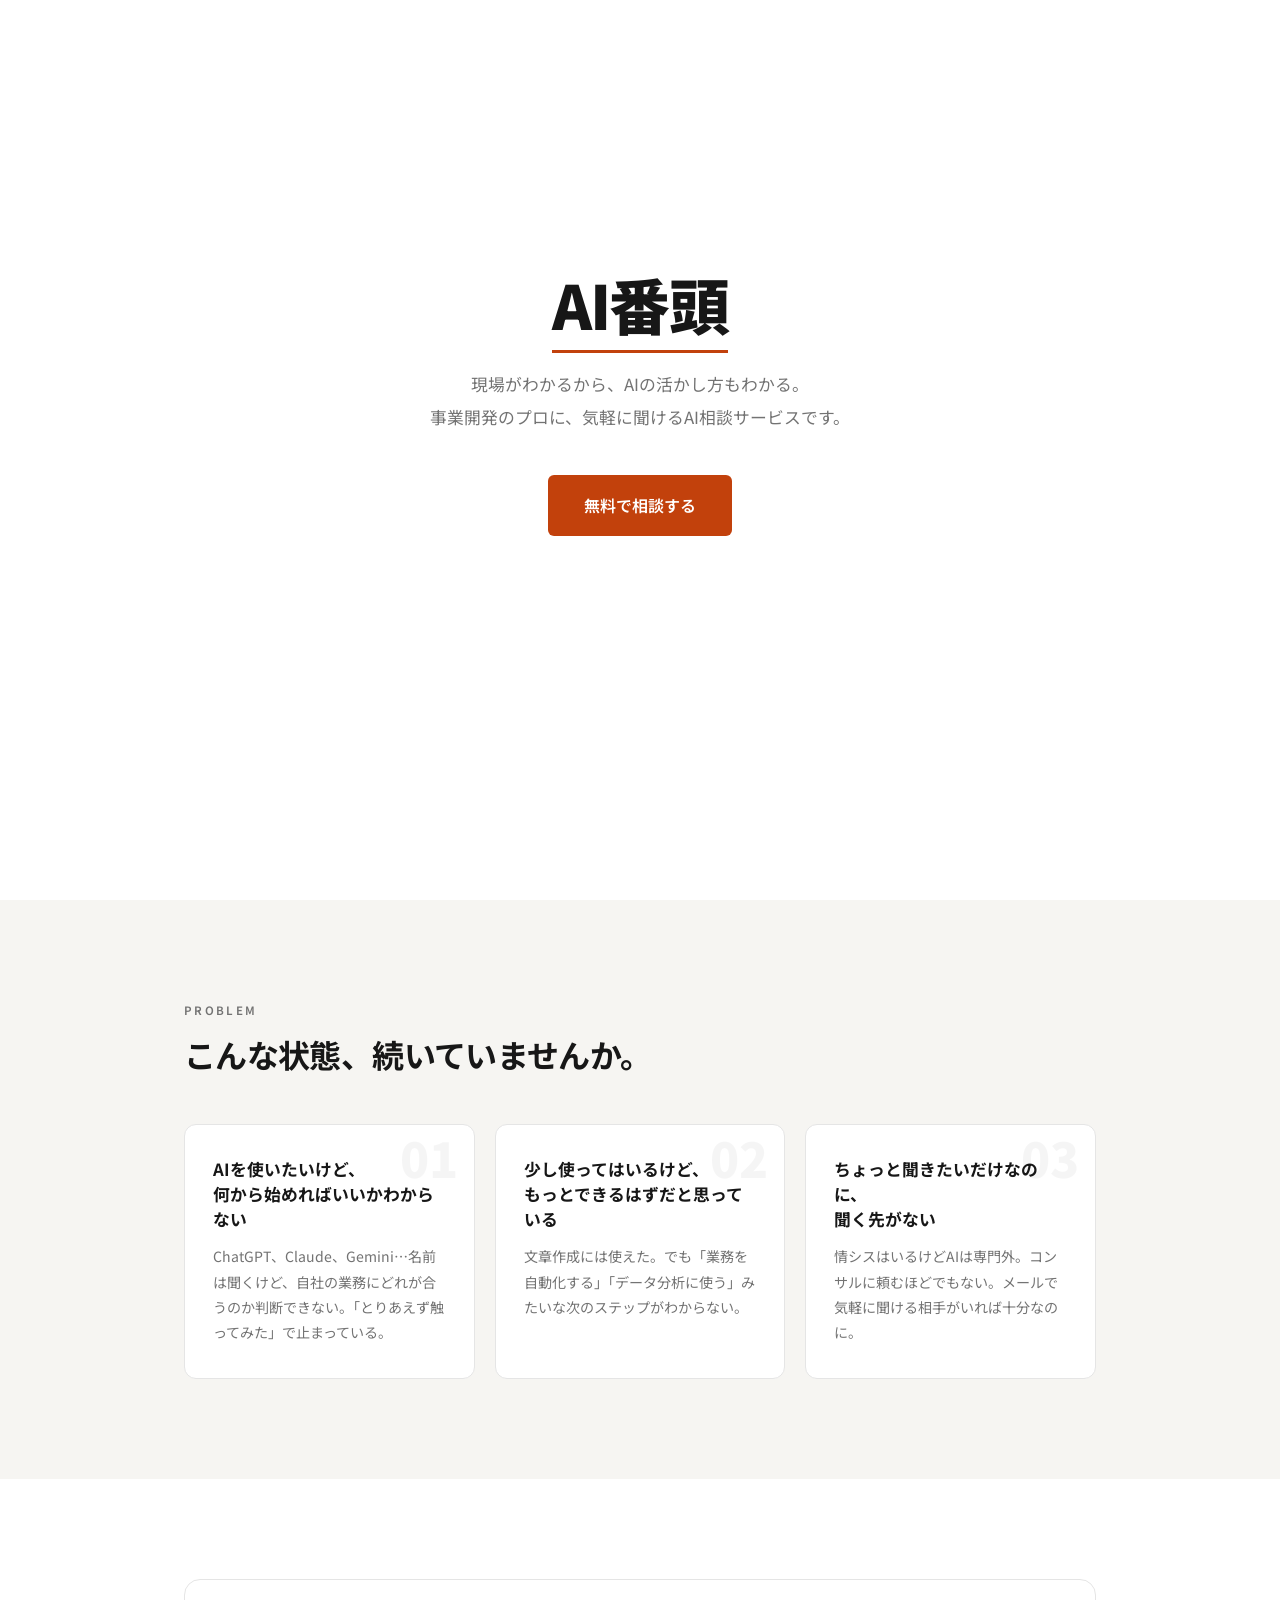
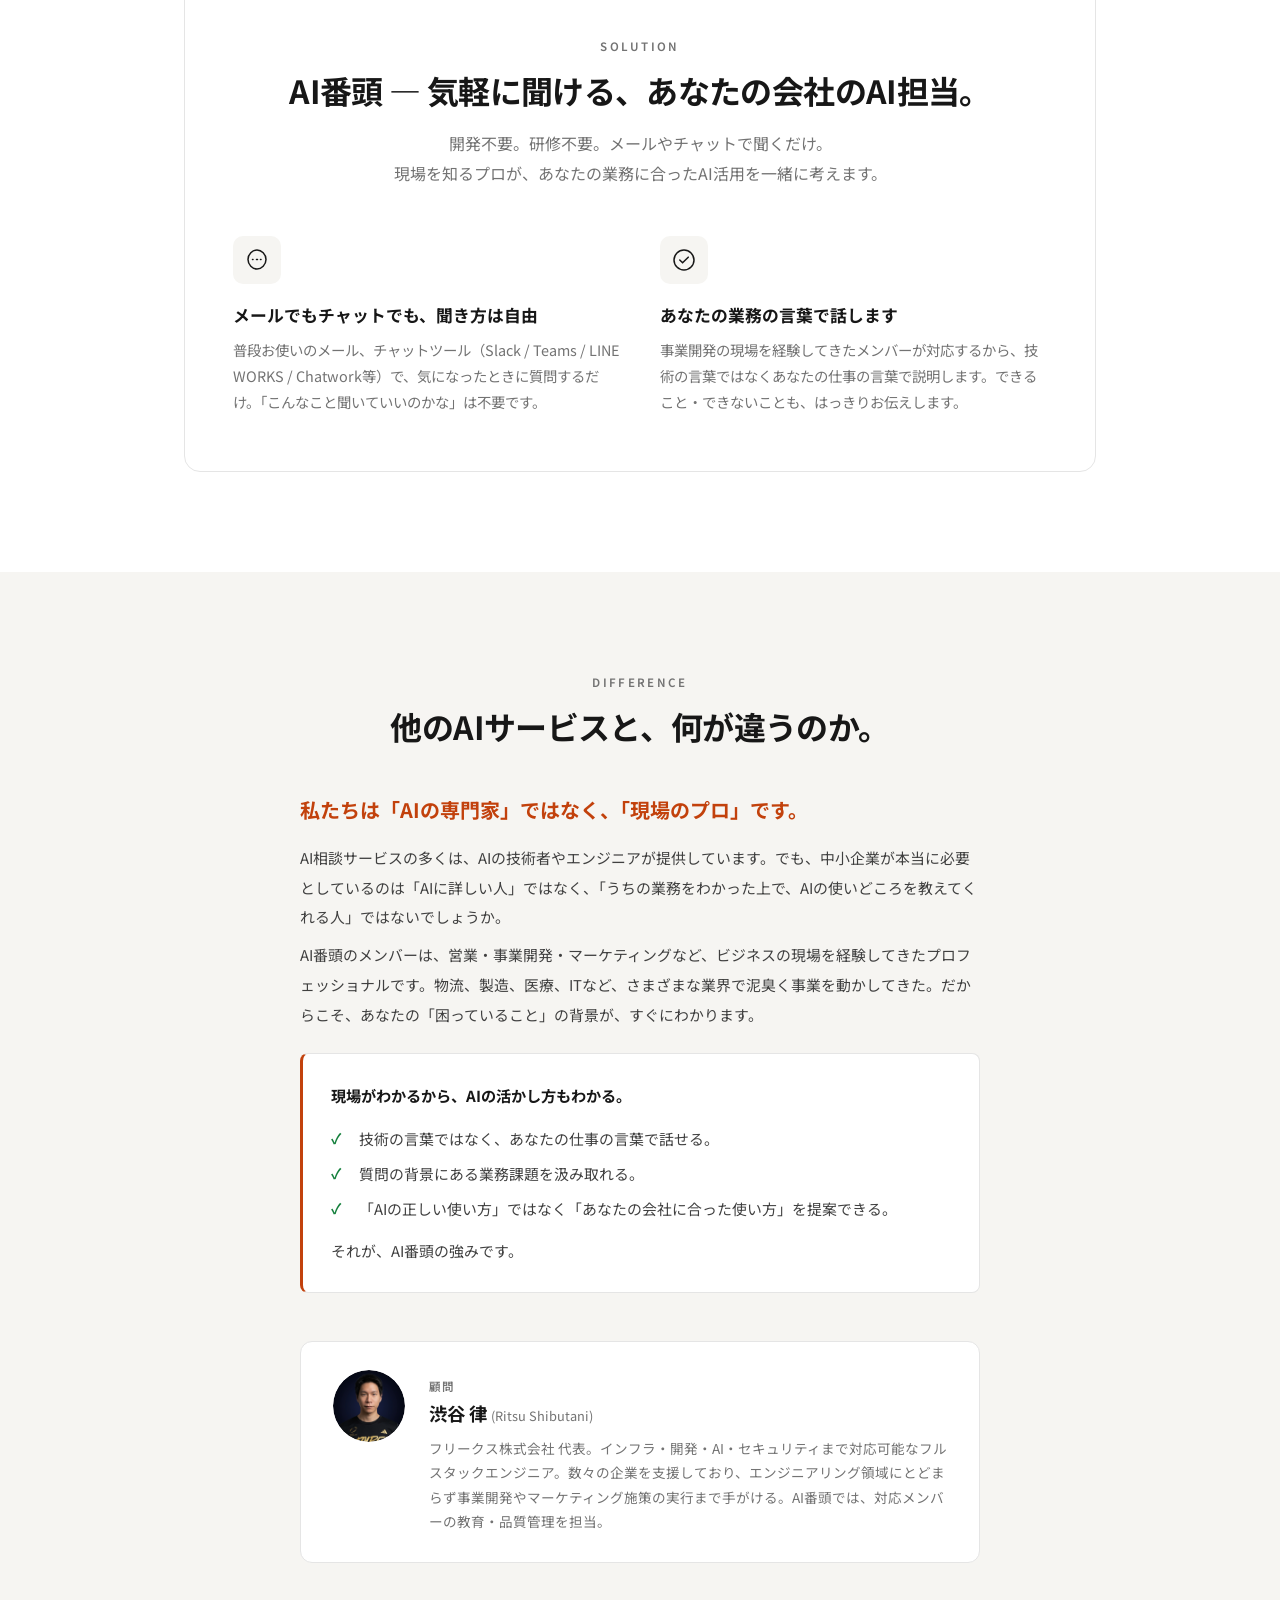
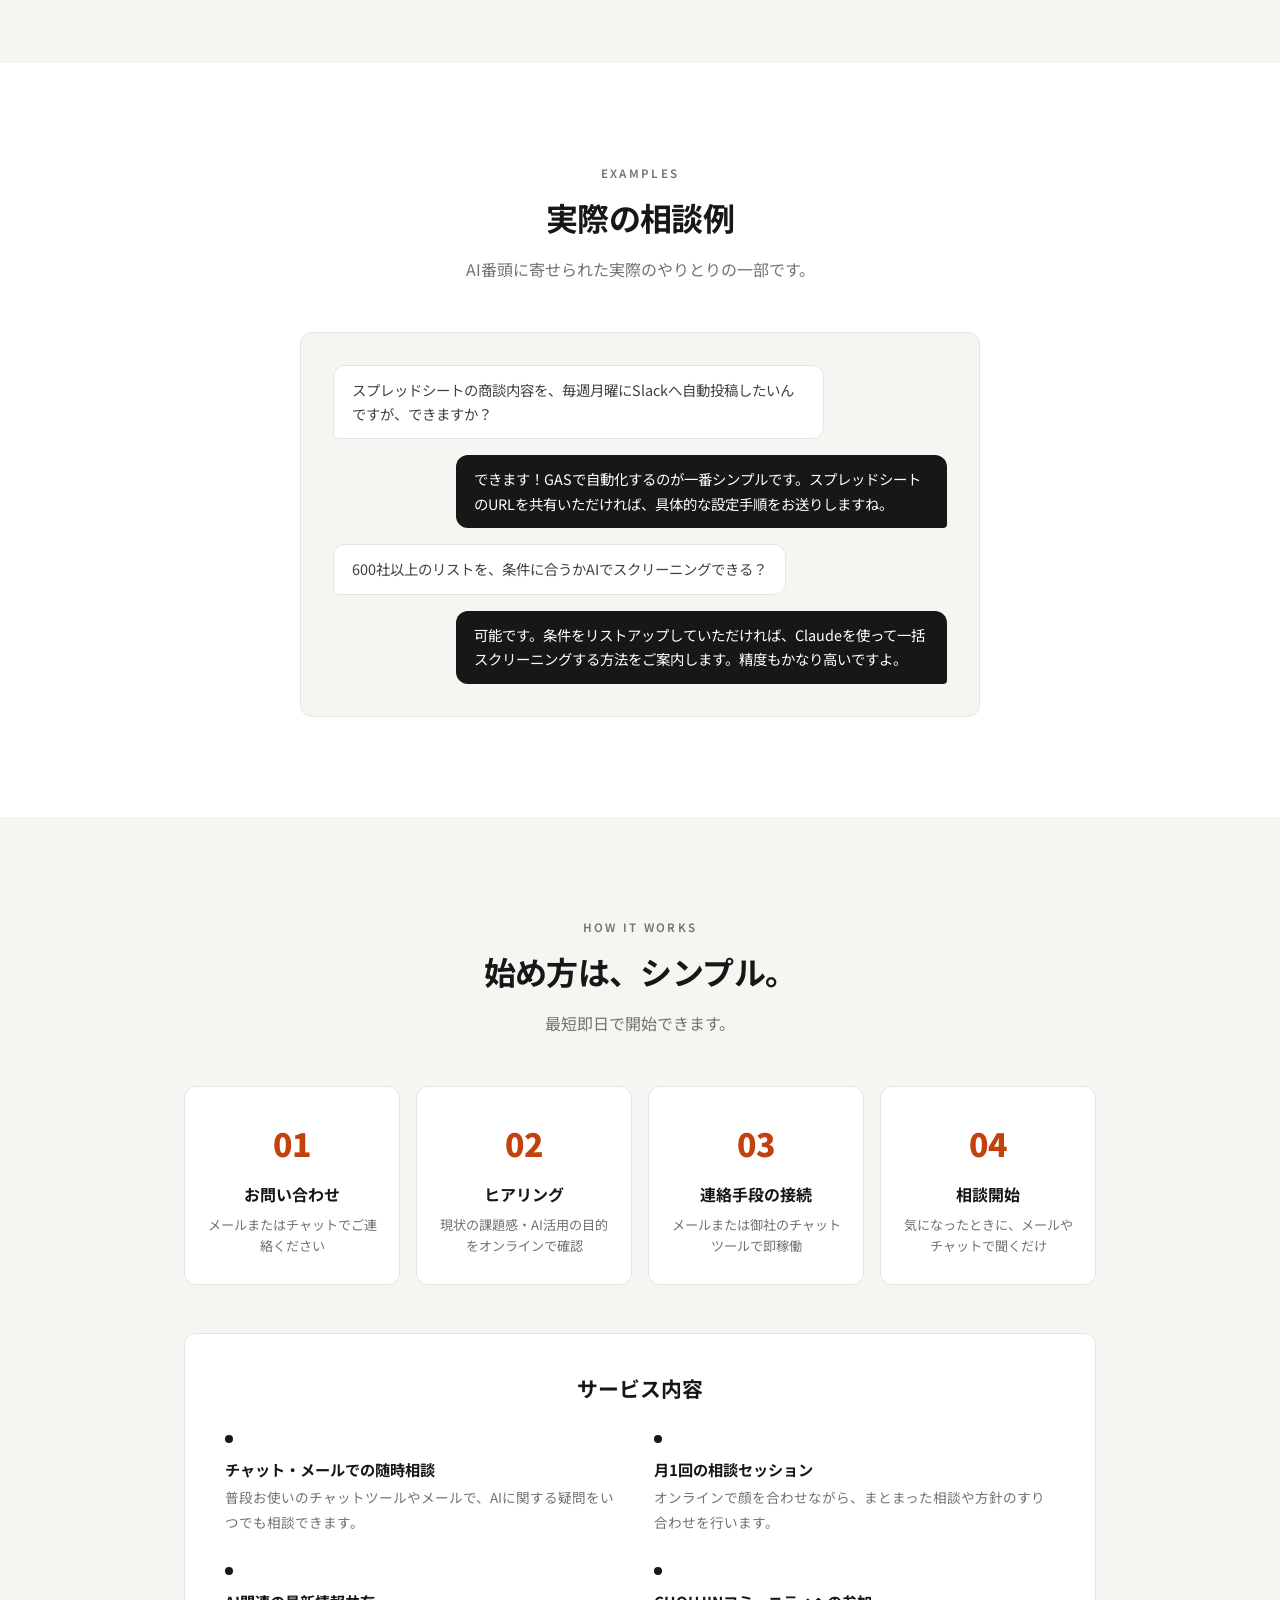
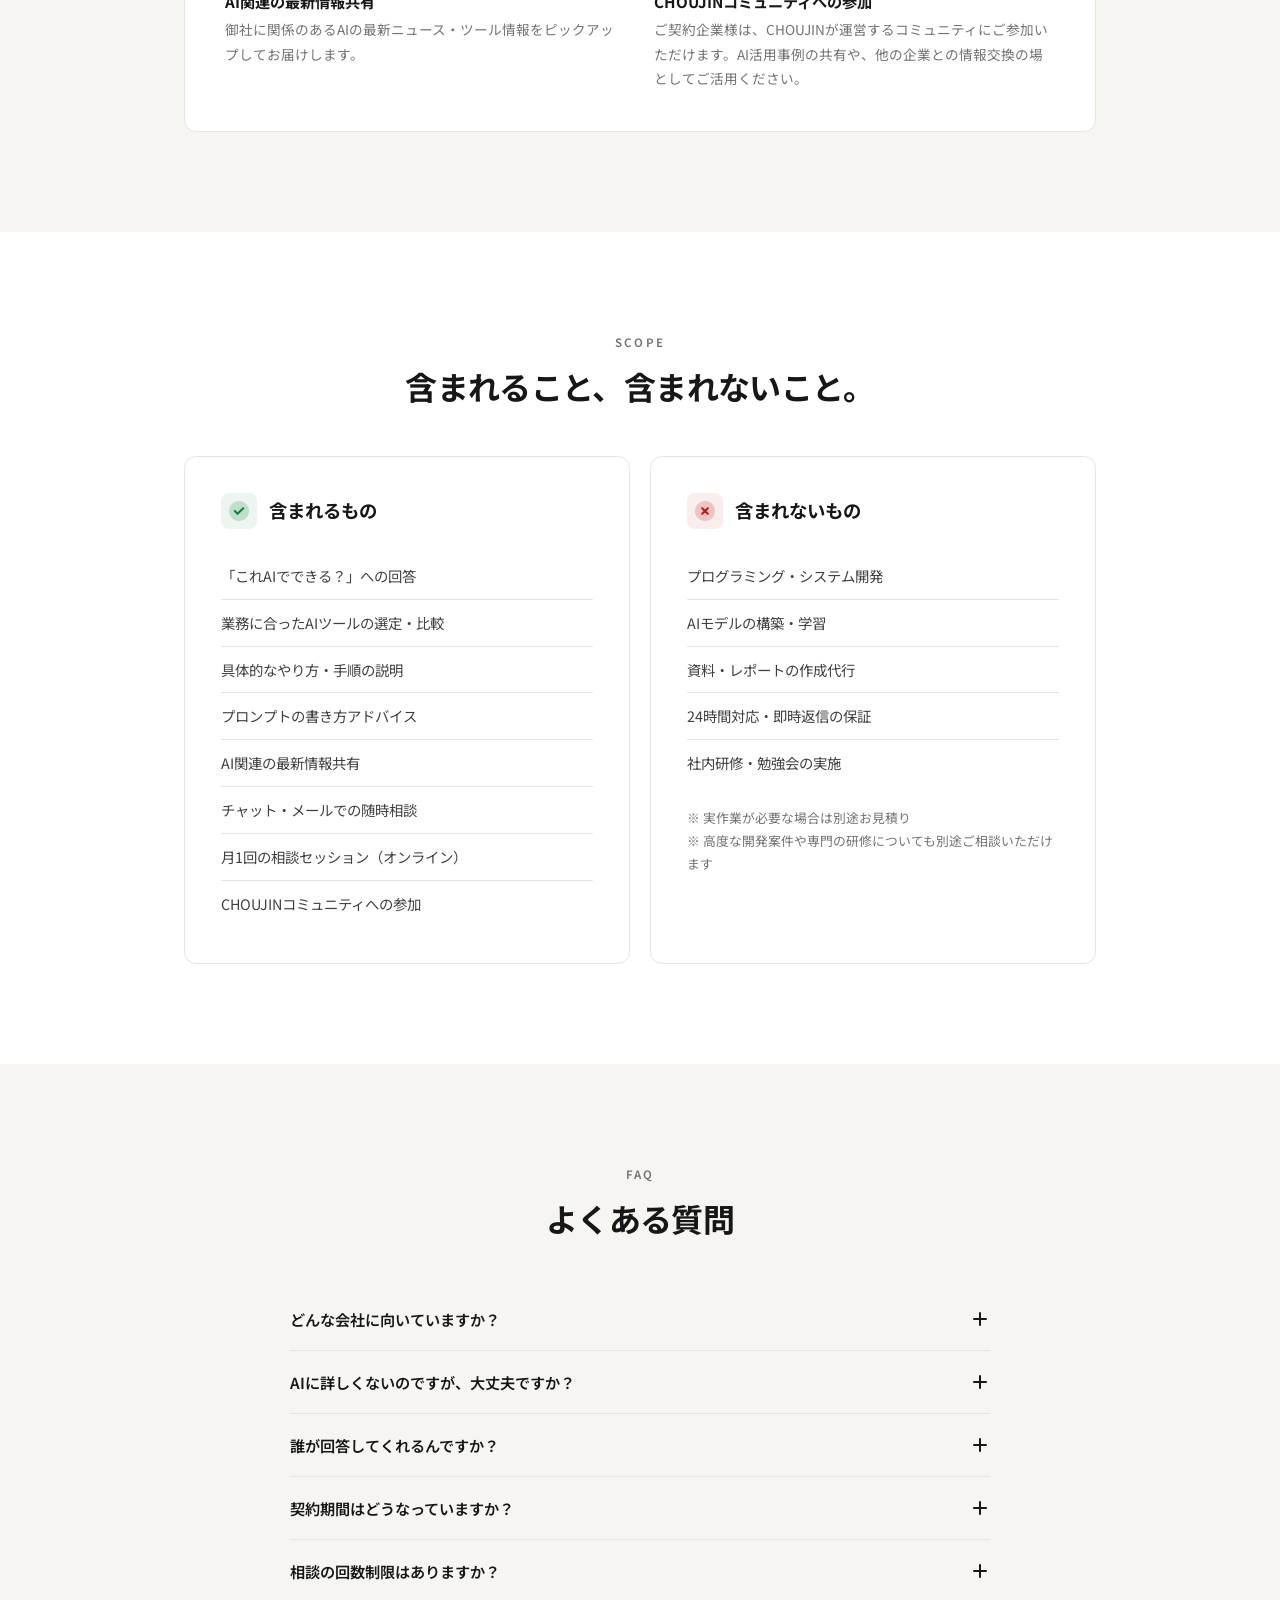
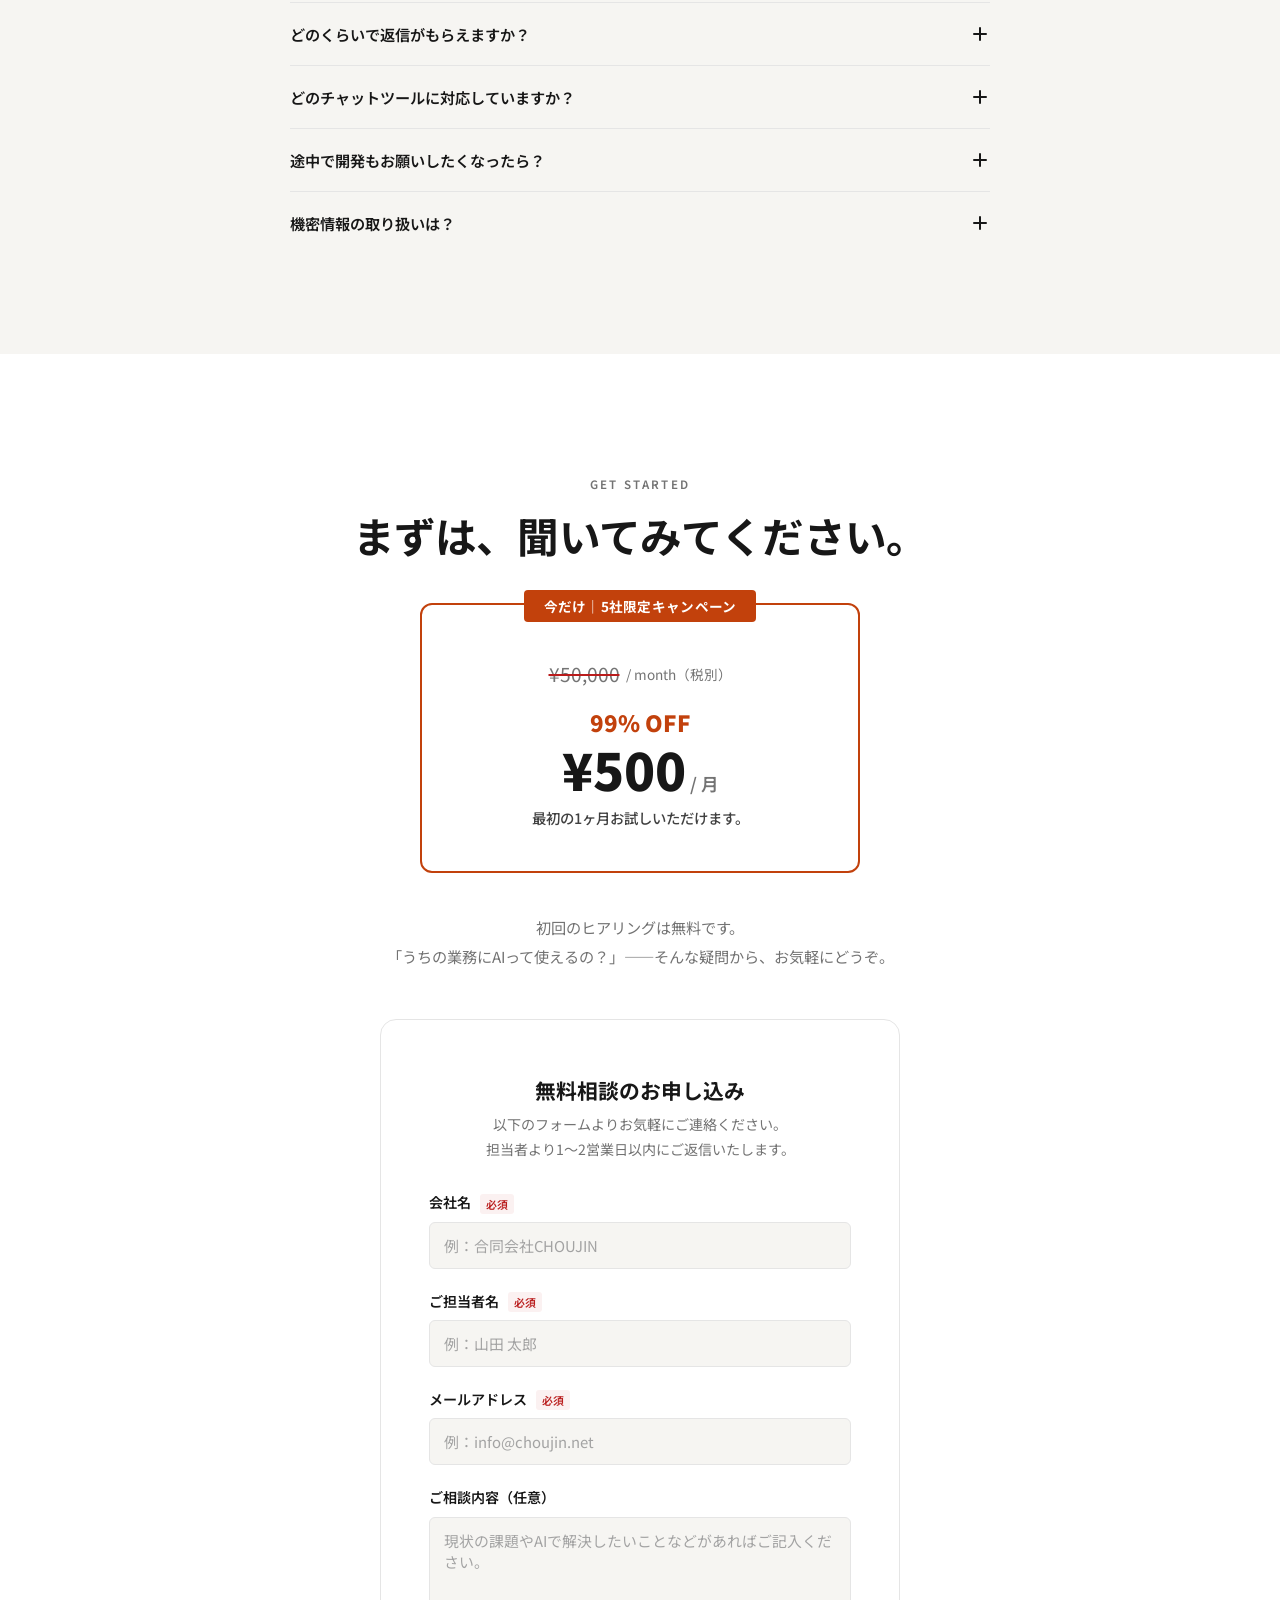
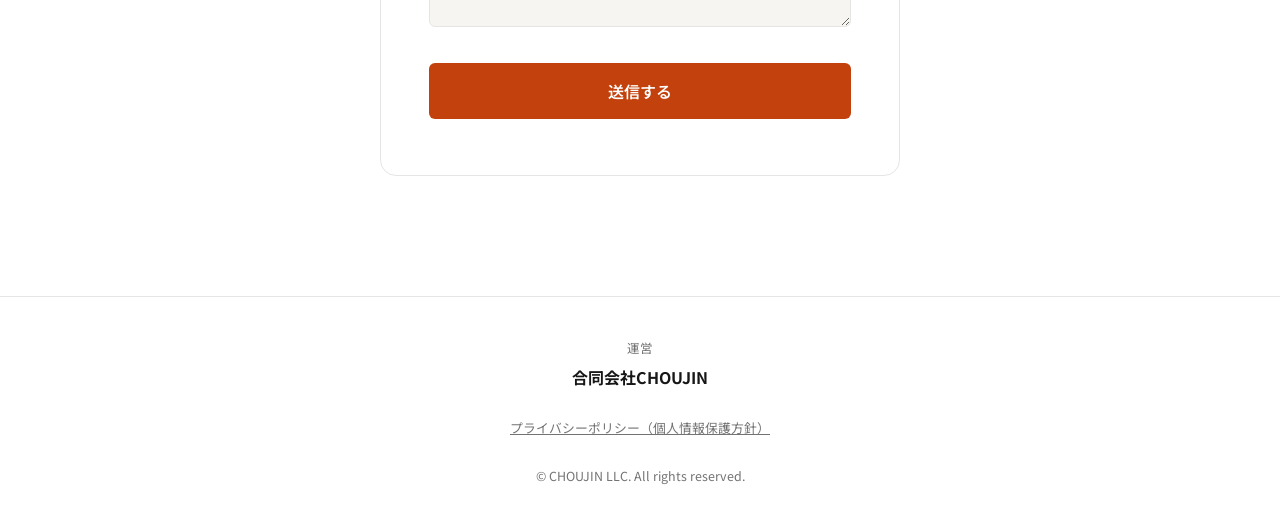
==== index.html @ 457546f3 "feat: ヒーローに背景動画を追加（Pexelsフリー素材） - カフェ風デスク+ノートPC+植物の動画をヒーロー背景に - 白オーバーレイ(65%)でテキスト視認性を確保 - autoplay m" ====
<!DOCTYPE html>
<html lang="ja">

<head>
    <meta charset="UTF-8">
    <meta name="viewport" content="width=device-width, initial-scale=1.0">
    <title>AI番頭 — 現場がわかるから、AIの活かし方もわかる。 | 合同会社CHOUJIN</title>
    <meta name="description" content="事業開発のプロが、あなたの会社のAI活用をメールやチャットでサポート。「ちょっと聞きたい」から始められるAI相談サービスです。">

    <!-- Favicon -->
    <link rel="icon" href="assets/favicon.png" type="image/png">
    <link rel="canonical" href="https://ai-advisor.choujin.net/">

    <!-- OGP & Twitter Cards -->
    <meta property="og:title" content="AI番頭 — 現場がわかるから、AIの活かし方もわかる。">
    <meta property="og:description" content="事業開発のプロが、あなたの会社のAI活用をメールやチャットでサポート。「ちょっと聞きたい」から始められるAI相談サービスです。">
    <meta property="og:image" content="https://ai-advisor.choujin.net/assets/ogp.png">
    <meta property="og:url" content="https://ai-advisor.choujin.net/">
    <meta property="og:type" content="website">
    <meta name="twitter:card" content="summary_large_image">
    <meta name="twitter:title" content="AI番頭 — 現場がわかるから、AIの活かし方もわかる。">
    <meta name="twitter:description" content="事業開発のプロが、あなたの会社のAI活用をメールやチャットでサポート。「ちょっと聞きたい」から始められるAI相談サービスです。">
    <meta name="twitter:image" content="https://ai-advisor.choujin.net/assets/ogp.png">

    <!-- Google Analytics -->
    <!-- Google tag (gtag.js) -->
    <script async src="https://www.googletagmanager.com/gtag/js?id=G-82WSS3GQZL"></script>
    <script>
        window.dataLayer = window.dataLayer || [];
        function gtag() { dataLayer.push(arguments); }
        gtag('js', new Date());

        gtag('config', 'G-82WSS3GQZL');
    </script>

    <!-- Fonts -->
    <link rel="preconnect" href="https://fonts.googleapis.com">
    <link rel="preconnect" href="https://fonts.gstatic.com" crossorigin>
    <link
        href="https://fonts.googleapis.com/css2?family=Inter:wght@400;500;600&family=Outfit:wght@400;600;700;800&family=Noto+Sans+JP:wght@400;500;700;900&display=swap"
        rel="stylesheet">

    <!-- CSS -->
    <link rel="stylesheet" href="css/style.css">
</head>

<body>

    <!-- Header Navigation -->
    <header class="site-header" id="site-header">
        <div class="container header-inner">
            <a href="#hero" class="header-logo">CHOUJIN</a>
            <nav class="header-nav" id="header-nav">
                <a href="#solution" class="nav-link">サービス内容</a>
                <a href="#difference" class="nav-link">他との違い</a>
                <a href="#faq" class="nav-link">よくある質問</a>
                <a href="#consultation-form" class="nav-link nav-cta">無料相談</a>
            </nav>
            <button class="hamburger" id="hamburger" aria-label="メニューを開く" aria-expanded="false">
                <span></span>
                <span></span>
                <span></span>
            </button>
        </div>
    </header>

    <!-- Hero Section -->
    <section class="hero reveal" id="hero">
        <div class="container hero-content">
            <h1 class="hero-title"><span class="text-gradient">AI番頭</span></h1>
            <p class="hero-subtitle">現場がわかるから、AIの活かし方もわかる。<br>事業開発のプロに、気軽に聞けるAI相談サービスです。</p>
            <div class="hero-cta">
                <a href="#consultation-form" class="btn btn-primary" id="hero-cta-btn">無料で相談する</a>
            </div>
        </div>
        <video class="hero-video" autoplay muted loop playsinline preload="auto">
            <source src="assets/hero-bg.mp4" type="video/mp4">
        </video>
        <div class="hero-bg-overlay"></div>
    </section>

    <!-- Problem Section -->
    <section class="problem reveal" id="problem">
        <div class="container">
            <div class="section-header">
                <span class="section-label">PROBLEM</span>
                <h2 class="section-title">こんな状態、続いていませんか。</h2>
            </div>

            <div class="problem-grid">
                <div class="problem-card glass-panel">
                    <div class="problem-num">01</div>
                    <h3 class="problem-title">AIを使いたいけど、<br>何から始めればいいかわからない</h3>
                    <p class="problem-desc">ChatGPT、Claude、Gemini…名前は聞くけど、自社の業務にどれが合うのか判断できない。「とりあえず触ってみた」で止まっている。</p>
                </div>

                <div class="problem-card glass-panel">
                    <div class="problem-num">02</div>
                    <h3 class="problem-title">少し使ってはいるけど、<br>もっとできるはずだと思っている</h3>
                    <p class="problem-desc">文章作成には使えた。でも「業務を自動化する」「データ分析に使う」みたいな次のステップがわからない。</p>
                </div>

                <div class="problem-card glass-panel">
                    <div class="problem-num">03</div>
                    <h3 class="problem-title">ちょっと聞きたいだけなのに、<br>聞く先がない</h3>
                    <p class="problem-desc">情シスはいるけどAIは専門外。コンサルに頼むほどでもない。メールで気軽に聞ける相手がいれば十分なのに。</p>
                </div>
            </div>
        </div>
    </section>

    <!-- Solution Section -->
    <section class="solution reveal" id="solution">
        <div class="container">
            <div class="glass-container solution-container">
                <div class="section-header text-center">
                    <span class="section-label align-center">SOLUTION</span>
                    <h2 class="section-title">AI番頭 — 気軽に聞ける、あなたの会社のAI担当。</h2>
                    <p class="solution-lead">開発不要。研修不要。メールやチャットで聞くだけ。<br>現場を知るプロが、あなたの業務に合ったAI活用を一緒に考えます。</p>
                </div>

                <div class="solution-features">
                    <div class="feature-item">
                        <div class="feature-icon icon-cyan">
                            <svg width="24" height="24" viewBox="0 0 24 24" fill="none"
                                xmlns="http://www.w3.org/2000/svg">
                                <path
                                    d="M21 11.5C21 16.75 16.52 21 12 21C7.47 21 3 16.75 3 11.5C3 6.25 7.47 2 12 2C16.52 2 21 6.25 21 11.5Z"
                                    stroke="currentColor" stroke-width="1.5" stroke-linecap="round"
                                    stroke-linejoin="round" />
                                <path d="M15.5 11.5H16M11.5 11.5H12.5M7.5 11.5H8" stroke="currentColor"
                                    stroke-width="1.5" stroke-linecap="round" stroke-linejoin="round" />
                            </svg>
                        </div>
                        <div class="feature-content">
                            <h3>メールでもチャットでも、聞き方は自由</h3>
                            <p>普段お使いのメール、チャットツール（Slack / Teams / LINE WORKS / Chatwork等）で、気になったときに質問するだけ。「こんなこと聞いていいのかな」は不要です。</p>
                        </div>
                    </div>
                    <div class="feature-item">
                        <div class="feature-icon icon-purple">
                            <svg width="24" height="24" viewBox="0 0 24 24" fill="none"
                                xmlns="http://www.w3.org/2000/svg">
                                <path
                                    d="M12 22C17.5 22 22 17.5 22 12C22 6.5 17.5 2 12 2C6.5 2 2 6.5 2 12C2 17.5 6.5 22 12 22Z"
                                    stroke="currentColor" stroke-width="1.5" stroke-linecap="round"
                                    stroke-linejoin="round" />
                                <path d="M7.75 12L10.58 14.83L16.25 9.17004" stroke="currentColor" stroke-width="1.5"
                                    stroke-linecap="round" stroke-linejoin="round" />
                            </svg>
                        </div>
                        <div class="feature-content">
                            <h3>あなたの業務の言葉で話します</h3>
                            <p>事業開発の現場を経験してきたメンバーが対応するから、技術の言葉ではなくあなたの仕事の言葉で説明します。できること・できないことも、はっきりお伝えします。</p>
                        </div>
                    </div>
                </div>
            </div>
        </div>
    </section>

    <!-- Difference Section -->
    <section class="difference reveal" id="difference">
        <div class="container">
            <div class="section-header text-center">
                <span class="section-label align-center">DIFFERENCE</span>
                <h2 class="section-title">他のAIサービスと、何が違うのか。</h2>
            </div>

            <div class="difference-body">
                <h3 class="highlight-title">私たちは「AIの専門家」ではなく、「現場のプロ」です。</h3>
                <p class="difference-text">AI相談サービスの多くは、AIの技術者やエンジニアが提供しています。でも、中小企業が本当に必要としているのは「AIに詳しい人」ではなく、「うちの業務をわかった上で、AIの使いどころを教えてくれる人」ではないでしょうか。</p>
                <p class="difference-text">AI番頭のメンバーは、営業・事業開発・マーケティングなど、ビジネスの現場を経験してきたプロフェッショナルです。物流、製造、医療、ITなど、さまざまな業界で泥臭く事業を動かしてきた。だからこそ、あなたの「困っていること」の背景が、すぐにわかります。</p>

                <div class="strong-points mt-4">
                    <p class="points-lead"><strong>現場がわかるから、AIの活かし方もわかる。</strong></p>
                    <ul class="check-list">
                        <li>技術の言葉ではなく、あなたの仕事の言葉で話せる。</li>
                        <li>質問の背景にある業務課題を汲み取れる。</li>
                        <li>「AIの正しい使い方」ではなく「あなたの会社に合った使い方」を提案できる。</li>
                    </ul>
                    <p class="points-conclusion">それが、AI番頭の強みです。</p>
                </div>
            </div>

            <!-- Profile -->
            <div class="profile-card-horizontal glass-panel mt-5">
                <div class="profile-avatar">
                    <img src="assets/profile-avatar.png" alt="渋谷 律" class="avatar-img">
                </div>
                <div class="profile-info">
                    <span class="profile-role">顧問</span>
                    <h3 class="profile-name">渋谷 律 <span class="profile-name-en">(Ritsu Shibutani)</span></h3>
                    <p class="profile-desc">フリークス株式会社 代表。インフラ・開発・AI・セキュリティまで対応可能なフルスタックエンジニア。数々の企業を支援しており、エンジニアリング領域にとどまらず事業開発やマーケティング施策の実行まで手がける。AI番頭では、対応メンバーの教育・品質管理を担当。</p>
                </div>
            </div>
        </div>
    </section>

    <!-- Examples Section -->
    <section class="examples reveal" id="examples">
        <div class="container">
            <div class="section-header text-center">
                <span class="section-label align-center">EXAMPLES</span>
                <h2 class="section-title">実際の相談例</h2>
                <p class="section-lead">AI番頭に寄せられた実際のやりとりの一部です。</p>
            </div>

            <div class="chat-container glass-panel">
                <div class="chat-messages">
                    <div class="chat-bubble user-msg animate-up" style="animation-delay: 0.1s;">
                        <p>スプレッドシートの商談内容を、毎週月曜にSlackへ自動投稿したいんですが、できますか？</p>
                    </div>
                    <div class="chat-bubble right animate-up" style="animation-delay: 0.3s;">
                        <p>できます！GASで自動化するのが一番シンプルです。スプレッドシートのURLを共有いただければ、具体的な設定手順をお送りしますね。</p>
                    </div>
                    <div class="chat-bubble user-msg animate-up" style="animation-delay: 0.5s;">
                        <p>600社以上のリストを、条件に合うかAIでスクリーニングできる？</p>
                    </div>
                    <div class="chat-bubble right animate-up" style="animation-delay: 0.7s;">
                        <p>可能です。条件をリストアップしていただければ、Claudeを使って一括スクリーニングする方法をご案内します。精度もかなり高いですよ。</p>
                    </div>
                </div>
            </div>
        </div>
    </section>

    <!-- How It Works Section -->
    <section class="how-it-works reveal" id="how-it-works">
        <div class="container">
            <div class="section-header text-center">
                <span class="section-label align-center">HOW IT WORKS</span>
                <h2 class="section-title">始め方は、シンプル。</h2>
                <p class="section-lead">最短即日で開始できます。</p>
            </div>

            <div class="steps-grid">
                <div class="step-card glass-panel">
                    <div class="step-num text-gradient">01</div>
                    <h4 class="step-title">お問い合わせ</h4>
                    <p class="step-desc">メールまたはチャットでご連絡ください</p>
                </div>
                <div class="step-card glass-panel">
                    <div class="step-num text-gradient">02</div>
                    <h4 class="step-title">ヒアリング</h4>
                    <p class="step-desc">現状の課題感・AI活用の目的をオンラインで確認</p>
                </div>
                <div class="step-card glass-panel">
                    <div class="step-num text-gradient">03</div>
                    <h4 class="step-title">連絡手段の接続</h4>
                    <p class="step-desc">メールまたは御社のチャットツールで即稼働</p>
                </div>
                <div class="step-card glass-panel">
                    <div class="step-num text-gradient">04</div>
                    <h4 class="step-title">相談開始</h4>
                    <p class="step-desc">気になったときに、メールやチャットで聞くだけ</p>
                </div>
            </div>

            <div class="service-details glass-panel mt-5">
                <h3 class="service-details-title">サービス内容</h3>
                <div class="service-grid">
                    <div class="service-detail-item">
                        <div class="dot mb-2"></div>
                        <h4>チャット・メールでの随時相談</h4>
                        <p>普段お使いのチャットツールやメールで、AIに関する疑問をいつでも相談できます。</p>
                    </div>
                    <div class="service-detail-item">
                        <div class="dot mb-2"></div>
                        <h4>月1回の相談セッション</h4>
                        <p>オンラインで顔を合わせながら、まとまった相談や方針のすり合わせを行います。</p>
                    </div>
                    <div class="service-detail-item">
                        <div class="dot mb-2"></div>
                        <h4>AI関連の最新情報共有</h4>
                        <p>御社に関係のあるAIの最新ニュース・ツール情報をピックアップしてお届けします。</p>
                    </div>
                    <div class="service-detail-item">
                        <div class="dot mb-2"></div>
                        <h4>CHOUJINコミュニティへの参加</h4>
                        <p>ご契約企業様は、CHOUJINが運営するコミュニティにご参加いただけます。AI活用事例の共有や、他の企業との情報交換の場としてご活用ください。</p>
                    </div>
                </div>
            </div>
        </div>
    </section>

    <!-- Scope Section -->
    <section class="scope reveal" id="scope">
        <div class="container">
            <div class="section-header text-center">
                <span class="section-label align-center">SCOPE</span>
                <h2 class="section-title">含まれること、含まれないこと。</h2>
            </div>

            <div class="scope-grid">
                <div class="scope-card glass-panel included">
                    <div class="scope-header">
                        <div class="scope-icon success">
                            <svg width="24" height="24" viewBox="0 0 24 24" fill="none"
                                xmlns="http://www.w3.org/2000/svg">
                                <path
                                    d="M12 22C17.5 22 22 17.5 22 12C22 6.5 17.5 2 12 2C6.5 2 2 6.5 2 12C2 17.5 6.5 22 12 22Z"
                                    fill="var(--color-success)" fill-opacity="0.2" />
                                <path d="M7.75 12L10.58 14.83L16.25 9.17004" stroke="var(--color-success)"
                                    stroke-width="2" stroke-linecap="round" stroke-linejoin="round" />
                            </svg>
                        </div>
                        <h3>含まれるもの</h3>
                    </div>
                    <ul class="scope-list">
                        <li>「これAIでできる？」への回答</li>
                        <li>業務に合ったAIツールの選定・比較</li>
                        <li>具体的なやり方・手順の説明</li>
                        <li>プロンプトの書き方アドバイス</li>
                        <li>AI関連の最新情報共有</li>
                        <li>チャット・メールでの随時相談</li>
                        <li>月1回の相談セッション（オンライン）</li>
                        <li>CHOUJINコミュニティへの参加</li>
                    </ul>
                </div>

                <div class="scope-card glass-panel not-included">
                    <div class="scope-header">
                        <div class="scope-icon danger">
                            <svg width="24" height="24" viewBox="0 0 24 24" fill="none"
                                xmlns="http://www.w3.org/2000/svg">
                                <path
                                    d="M12 22C17.5 22 22 17.5 22 12C22 6.5 17.5 2 12 2C6.5 2 2 6.5 2 12C2 17.5 6.5 22 12 22Z"
                                    fill="var(--color-danger)" fill-opacity="0.2" />
                                <path d="M9.17 14.83L14.83 9.17004M14.83 14.83L9.17 9.17004"
                                    stroke="var(--color-danger)" stroke-width="2" stroke-linecap="round"
                                    stroke-linejoin="round" />
                            </svg>
                        </div>
                        <h3>含まれないもの</h3>
                    </div>
                    <ul class="scope-list">
                        <li>プログラミング・システム開発</li>
                        <li>AIモデルの構築・学習</li>
                        <li>資料・レポートの作成代行</li>
                        <li>24時間対応・即時返信の保証</li>
                        <li>社内研修・勉強会の実施</li>
                    </ul>
                    <div class="scope-notes">
                        <p>※ 実作業が必要な場合は別途お見積り</p>
                        <p>※ 高度な開発案件や専門の研修についても別途ご相談いただけます</p>
                    </div>
                </div>
            </div>
        </div>
    </section>

    <!-- FAQ Section -->
    <section class="faq reveal" id="faq">
        <div class="container">
            <div class="section-header text-center">
                <span class="section-label align-center">FAQ</span>
                <h2 class="section-title">よくある質問</h2>
            </div>

            <div class="faq-accordion glass-panel">
                <div class="faq-item">
                    <button class="faq-question">
                        <span>どんな会社に向いていますか？</span>
                        <div class="icon"></div>
                    </button>
                    <div class="faq-answer">
                        <p>「AIを使いたいけど始められていない」「もっと活用したい」という段階の企業様に最適です。すでにAI専門チームをお持ちの企業様や、高度なAIモデル開発をお求めの場合は、より専門性の高いサービスをご紹介することも可能です。お気軽にご相談ください。
                        </p>
                    </div>
                </div>
                <div class="faq-item">
                    <button class="faq-question">
                        <span>AIに詳しくないのですが、大丈夫ですか？</span>
                        <div class="icon"></div>
                    </button>
                    <div class="faq-answer">
                        <p>もちろんです。「AIって何ができるの？」というレベルから対応します。むしろ、そういった方のためのサービスです。</p>
                    </div>
                </div>
                <div class="faq-item">
                    <button class="faq-question">
                        <span>誰が回答してくれるんですか？</span>
                        <div class="icon"></div>
                    </button>
                    <div class="faq-answer">
                        <p>事業開発の現場を経験してきたメンバーが対応します。AI活用についてはフルスタックエンジニアの顧問が教育・品質管理を行っているので、技術的な質問にも業務寄りの相談にも対応できます。</p>
                    </div>
                </div>
                <div class="faq-item">
                    <button class="faq-question">
                        <span>契約期間はどうなっていますか？</span>
                        <div class="icon"></div>
                    </button>
                    <div class="faq-answer">
                        <p>初月は1ヶ月契約でお試しいただけます。2ヶ月目以降は3ヶ月ごとの更新となります。</p>
                    </div>
                </div>
                <div class="faq-item">
                    <button class="faq-question">
                        <span>相談の回数制限はありますか？</span>
                        <div class="icon"></div>
                    </button>
                    <div class="faq-answer">
                        <p>チャット・メールでの相談に回数制限はありません。営業時間内で可能な範囲で回答します。相談量が著しく増えた場合は、報酬の調整をご相談させていただく場合があります。</p>
                    </div>
                </div>
                <div class="faq-item">
                    <button class="faq-question">
                        <span>どのくらいで返信がもらえますか？</span>
                        <div class="icon"></div>
                    </button>
                    <div class="faq-answer">
                        <p>営業時間内であれば、通常は当日〜翌営業日に回答します。即時返信の保証はありませんが、急ぎの場合はその旨お伝えいただければ優先対応します。</p>
                    </div>
                </div>
                <div class="faq-item">
                    <button class="faq-question">
                        <span>どのチャットツールに対応していますか？</span>
                        <div class="icon"></div>
                    </button>
                    <div class="faq-answer">
                        <p>Slack、Microsoft Teams、LINE WORKS、Chatworkなど、御社で普段お使いのツールに対応します。メールでのご相談も可能です。</p>
                    </div>
                </div>
                <div class="faq-item">
                    <button class="faq-question">
                        <span>途中で開発もお願いしたくなったら？</span>
                        <div class="icon"></div>
                    </button>
                    <div class="faq-answer">
                        <p>別途お見積りにて対応可能です。高度な開発案件や専門の研修についてもご相談いただけます。AI番頭をご利用いただくことで、御社の状況を理解した上で最適な提案ができます。</p>
                    </div>
                </div>
                <div class="faq-item">
                    <button class="faq-question">
                        <span>機密情報の取り扱いは？</span>
                        <div class="icon"></div>
                    </button>
                    <div class="faq-answer">
                        <p>NDAを締結した上でサービスを開始します。業務上知り得た情報は厳格に管理します。</p>
                    </div>
                </div>
            </div>
        </div>
    </section>

    <!-- CTA Section -->
    <section class="cta reveal" id="cta">
        <div class="container text-center">
            <span class="section-label align-center">GET STARTED</span>
            <h2 class="cta-title">まずは、聞いてみてください。</h2>

            <div class="price-box glass-panel has-campaign">
                <div class="campaign-header">
                    <span class="campaign-tag">今だけ｜5社限定キャンペーン</span>
                </div>
                <div class="price-original">
                    <span class="strikethrough">¥50,000</span>
                    <span class="price-period">/ month（税別）</span>
                </div>
                <div class="price-campaign">
                    <div class="campaign-discount text-gradient">99% OFF</div>
                    <div class="campaign-amount">¥500<span class="campaign-period">/ 月</span></div>
                    <div class="campaign-sub">最初の1ヶ月お試しいただけます。</div>
                </div>
            </div>

            <p class="cta-sub">初回のヒアリングは無料です。<br>「うちの業務にAIって使えるの？」——そんな疑問から、お気軽にどうぞ。</p>

            <div class="inline-form-container glass-container text-left mt-5" id="form-section">
                <div class="modal-header">
                    <h3>無料相談のお申し込み</h3>
                    <p>以下のフォームよりお気軽にご連絡ください。<br>担当者より1〜2営業日以内にご返信いたします。</p>
                </div>
                <form class="contact-form" id="consultation-form" name="consultation" data-netlify="true" method="POST">
                    <div class="form-group">
                        <label for="companyName">会社名 <span class="required">必須</span></label>
                        <input type="text" id="companyName" name="companyName" required placeholder="例：合同会社CHOUJIN">
                    </div>

                    <!-- Spam Prevention: Honeypot field (hidden from real users) -->
                    <div class="form-group" style="display:none;" aria-hidden="true">
                        <label for="nickname">Nickname</label>
                        <input type="text" id="nickname" name="nickname" tabindex="-1" autocomplete="off">
                    </div>

                    <div class="form-group">
                        <label for="contactName">ご担当者名 <span class="required">必須</span></label>
                        <input type="text" id="contactName" name="contactName" required placeholder="例：山田 太郎">
                    </div>
                    <div class="form-group">
                        <label for="email">メールアドレス <span class="required">必須</span></label>
                        <input type="email" id="email" name="email" required placeholder="例：info@choujin.net">
                    </div>
                    <div class="form-group">
                        <label for="message">ご相談内容（任意）</label>
                        <textarea id="message" name="message" rows="4"
                            placeholder="現状の課題やAIで解決したいことなどがあればご記入ください。"></textarea>
                    </div>
                    <div class="form-submit">
                        <button type="submit" class="btn btn-primary btn-large w-100">送信する</button>
                    </div>
                </form>
                <!-- Success Message (Hidden by default) -->
                <div class="form-success-message" id="form-success" style="display: none;">
                    <div class="success-icon">✓</div>
                    <h4>送信が完了しました</h4>
                    <p>お問い合わせありがとうございます。<br>担当者より順次ご連絡させていただきますので、今しばらくお待ちください。</p>
                </div>
            </div>
        </div>
    </section>

    <footer class="footer">
        <div class="container">
            <div class="footer-content">
                <p>運営</p>
                <a href="https://choujin.net" target="_blank" rel="noopener noreferrer"
                    class="footer-link">合同会社CHOUJIN</a>
            </div>
            <div class="footer-links" style="text-align: center; margin-bottom: 24px;">
                <a href="privacy.html"
                    style="color: var(--text-muted); font-size: 0.85rem; text-decoration: underline;">プライバシーポリシー（個人情報保護方針）</a>
            </div>
            <div class="footer-bottom">
                <p>&copy; CHOUJIN LLC. All rights reserved.</p>
            </div>
        </div>
    </footer>

    <!-- Scripts -->
    <script src="js/script.js"></script>
</body>

</html>
---- css/style.css ----
:root {
  /* Refined Minimal Palette — warm, human, not "AI" */
  --bg-main: #ffffff;
  --bg-alt: #f6f5f2;
  --text-main: #171717;
  --text-secondary: #404040;
  --text-muted: #737373;

  --accent: #171717;
  --accent-warm: #c2410c;
  --accent-warm-hover: #9a3412;

  --border: #e5e5e5;
  --border-strong: #d4d4d4;

  --color-success: #15803d;
  --color-danger: #b91c1c;

  --shadow-sm: 0 1px 2px rgba(0,0,0,0.04);
  --shadow-md: 0 4px 12px rgba(0,0,0,0.06);
  --shadow-lg: 0 8px 30px rgba(0,0,0,0.08);

  --font-sans: 'Noto Sans JP', 'Inter', sans-serif;
  --font-display: 'Noto Sans JP', 'Inter', sans-serif;

  --section-padding: 100px;
  --transition-base: all 0.25s ease;
}

/* Reset */
*, *::before, *::after {
  box-sizing: border-box;
  margin: 0;
  padding: 0;
}

html { scroll-behavior: smooth; }

body {
  font-family: var(--font-sans);
  background-color: var(--bg-main);
  color: var(--text-main);
  line-height: 1.8;
  -webkit-font-smoothing: antialiased;
  overflow-x: hidden;
}

/* ===================================
   Header
   =================================== */
.site-header {
  position: fixed;
  top: 0; left: 0; right: 0;
  z-index: 1000;
  padding: 0 24px;
  transform: translateY(-100%);
  transition: transform 0.3s ease, background 0.3s ease, box-shadow 0.3s ease;
}

.site-header.visible { transform: translateY(0); }

.site-header.scrolled {
  background: rgba(255, 255, 255, 0.92);
  backdrop-filter: blur(12px);
  -webkit-backdrop-filter: blur(12px);
  border-bottom: 1px solid var(--border);
}

.header-inner {
  display: flex;
  align-items: center;
  justify-content: space-between;
  height: 60px;
  max-width: 960px;
  margin: 0 auto;
}

.header-logo {
  font-weight: 900;
  font-size: 1.15rem;
  letter-spacing: 0.08em;
  color: var(--text-main);
}

.header-nav {
  display: flex;
  align-items: center;
  gap: 28px;
}

.nav-link {
  font-size: 0.85rem;
  font-weight: 500;
  color: var(--text-muted);
  transition: color 0.2s;
}

.nav-link:hover { color: var(--text-main); }

.nav-cta {
  background: var(--text-main);
  color: #fff !important;
  padding: 7px 20px;
  border-radius: 6px;
  font-weight: 600;
  font-size: 0.82rem;
  transition: var(--transition-base);
}

.nav-cta:hover {
  background: #404040;
}

/* Hamburger */
.hamburger {
  display: none;
  flex-direction: column;
  justify-content: center;
  gap: 5px;
  width: 32px; height: 32px;
  background: none; border: none;
  cursor: pointer; padding: 0;
}

.hamburger span {
  display: block;
  width: 22px; height: 1.5px;
  background: var(--text-main);
  transition: all 0.3s ease;
}

.hamburger.active span:nth-child(1) { transform: translateY(6.5px) rotate(45deg); }
.hamburger.active span:nth-child(2) { opacity: 0; }
.hamburger.active span:nth-child(3) { transform: translateY(-6.5px) rotate(-45deg); }

@media (max-width: 768px) {
  .hamburger { display: flex; }

  .header-nav {
    position: fixed;
    top: 60px; left: 0; right: 0;
    background: rgba(255, 255, 255, 0.98);
    backdrop-filter: blur(12px);
    flex-direction: column;
    padding: 20px;
    gap: 0;
    border-bottom: 1px solid var(--border);
    transform: translateY(-100%);
    opacity: 0;
    pointer-events: none;
    transition: transform 0.3s ease, opacity 0.3s ease;
  }

  .header-nav.open {
    transform: translateY(0);
    opacity: 1;
    pointer-events: auto;
  }

  .nav-link {
    padding: 14px 0;
    font-size: 0.95rem;
    width: 100%;
    text-align: center;
    border-bottom: 1px solid var(--border);
  }

  .nav-link:last-child { border-bottom: none; margin-top: 8px; }

  .nav-cta { display: block; text-align: center; padding: 12px 20px; }
}

/* ===================================
   Typography
   =================================== */
h1, h2, h3, h4, h5, h6 {
  font-family: var(--font-display);
  font-weight: 700;
  line-height: 1.35;
  color: var(--text-main);
}

/* Remove AI-ish gradient text — just use accent color */
.text-gradient {
  color: var(--accent-warm);
  background: none;
  -webkit-background-clip: unset;
  -webkit-text-fill-color: unset;
  background-clip: unset;
}

a {
  color: inherit;
  text-decoration: none;
  transition: var(--transition-base);
}

.opacity-80 { opacity: 1; color: var(--text-secondary); }
.mt-2 { margin-top: 8px; }
.mt-4 { margin-top: 24px; }
.mt-5 { margin-top: 48px; }
.mb-2 { margin-bottom: 8px; }

.container {
  width: 100%;
  max-width: 960px;
  margin: 0 auto;
  padding: 0 24px;
}

.text-center { text-align: center; }
.text-left { text-align: left; }

section { padding: var(--section-padding) 0; }

/* ===================================
   Buttons
   =================================== */
.btn {
  display: inline-flex;
  align-items: center;
  justify-content: center;
  font-family: var(--font-sans);
  font-weight: 600;
  padding: 14px 32px;
  border-radius: 6px;
  transition: var(--transition-base);
  cursor: pointer;
  border: none;
  font-size: 0.95rem;
}

.btn-primary {
  background: var(--text-main);
  color: #fff;
  position: relative;
}

/* Remove the gradient ::before overlay */
.btn-primary::before { display: none; }

.btn-primary:hover {
  background: #404040;
  transform: translateY(-1px);
  box-shadow: var(--shadow-md);
}

.btn-primary span, .btn-primary {
  position: relative;
  z-index: 1;
}

.btn-large {
  font-size: 1rem;
  padding: 16px 40px;
}

/* ===================================
   Cards — simple, no glass morphism
   =================================== */
.glass-panel {
  background: var(--bg-main);
  border: 1px solid var(--border);
  border-radius: 12px;
  transition: var(--transition-base);
}

.glass-panel:hover {
  border-color: var(--border-strong);
}

.glass-container {
  background: var(--bg-main);
  border: 1px solid var(--border);
  border-radius: 16px;
  padding: 56px 48px;
}

/* ===================================
   Section Headers — clean, no pill badges
   =================================== */
.section-header { margin-bottom: 48px; }

.section-label {
  display: block;
  font-size: 0.72rem;
  font-weight: 600;
  letter-spacing: 0.2em;
  color: var(--text-muted);
  margin-bottom: 12px;
  text-transform: uppercase;
  /* Remove pill background */
  background: none;
  padding: 0;
  border-radius: 0;
}

.section-label.align-center {
  text-align: center;
}

.section-title {
  font-size: 2rem;
  margin-bottom: 16px;
  font-weight: 700;
  letter-spacing: -0.02em;
}

.section-lead {
  font-size: 1rem;
  color: var(--text-muted);
  max-width: 600px;
  margin: 0 auto;
  line-height: 1.8;
}

/* ===================================
   Animations
   =================================== */
.reveal {
  opacity: 0;
  transform: translateY(30px);
  transition: opacity 0.7s ease, transform 0.7s ease;
}

.reveal.active {
  opacity: 1;
  transform: translateY(0);
}

/* ===================================
   Hero — clean, no decorative blobs
   =================================== */
.hero {
  min-height: 100vh;
  display: flex;
  align-items: center;
  justify-content: center;
  padding-top: 0;
  text-align: center;
  position: relative;
  background: var(--bg-main);
}

/* Remove decorative pseudo-elements */
.hero::before, .hero::after { display: none; }

.hero-video {
  position: absolute;
  top: 0; left: 0;
  width: 100%; height: 100%;
  object-fit: cover;
  z-index: 0;
}

.hero-bg-overlay {
  position: absolute;
  top: 0; left: 0;
  width: 100%; height: 100%;
  background: rgba(255, 255, 255, 0.65);
  z-index: 1;
}

.hero-content {
  position: relative;
  z-index: 2;
  max-width: 700px;
}

.hero-title {
  font-size: clamp(2.5rem, 5.5vw, 3.8rem);
  letter-spacing: -0.03em;
  margin-bottom: 24px;
  font-weight: 900;
  line-height: 1.3;
}

/* Override gradient text in hero */
.hero-title .text-gradient {
  color: var(--text-main);
  border-bottom: 3px solid var(--accent-warm);
  padding-bottom: 2px;
}

.hero-subtitle {
  font-size: clamp(0.9rem, 1.6vw, 1.05rem);
  color: var(--text-muted);
  margin-bottom: 40px;
  line-height: 2;
}

.hero-cta .btn {
  padding: 16px 36px;
  font-size: 1rem;
  background: var(--accent-warm);
  border-radius: 6px;
}

.hero-cta .btn:hover {
  background: var(--accent-warm-hover);
}

/* ===================================
   Problem Section
   =================================== */
.problem {
  background: var(--bg-alt);
}

.problem-grid {
  display: grid;
  grid-template-columns: repeat(3, 1fr);
  gap: 20px;
}

.problem-card {
  padding: 32px 28px;
  position: relative;
  overflow: hidden;
  background: var(--bg-main);
  border: 1px solid var(--border);
  border-radius: 12px;
}

.problem-card:hover {
  transform: translateY(-2px);
  box-shadow: var(--shadow-md);
}

.problem-num {
  font-size: 3rem;
  font-weight: 900;
  color: rgba(0, 0, 0, 0.04);
  position: absolute;
  top: 8px; right: 16px;
  line-height: 1;
}

.problem-title {
  font-size: 1.05rem;
  margin-bottom: 12px;
  font-weight: 700;
  line-height: 1.5;
}

.problem-desc {
  color: var(--text-muted);
  font-size: 0.88rem;
  line-height: 1.8;
}

/* ===================================
   Solution Section
   =================================== */
.solution { background: var(--bg-main); }

.solution-container {
  background: var(--bg-main);
  border: 1px solid var(--border);
  box-shadow: none;
}

.solution-lead {
  font-size: 1rem;
  color: var(--text-muted);
  margin-top: 12px;
  line-height: 1.9;
}

.solution-features {
  display: grid;
  grid-template-columns: repeat(2, 1fr);
  gap: 40px;
  margin-top: 48px;
}

.feature-item {
  display: flex;
  flex-direction: column;
  align-items: flex-start;
  text-align: left;
}

.feature-icon {
  width: 48px; height: 48px;
  border-radius: 10px;
  display: flex;
  align-items: center;
  justify-content: center;
  margin-bottom: 20px;
}

.feature-icon.icon-cyan {
  color: var(--text-main);
  background: var(--bg-alt);
}

.feature-icon.icon-purple {
  color: var(--text-main);
  background: var(--bg-alt);
}

.feature-content h3 {
  font-size: 1.05rem;
  margin-bottom: 10px;
  font-weight: 700;
}

.feature-content p {
  color: var(--text-muted);
  font-size: 0.9rem;
  line-height: 1.8;
}

/* ===================================
   Difference Section
   =================================== */
.difference {
  position: relative;
  overflow: hidden;
  background: var(--bg-alt);
}

.difference::before { display: none; }

.difference-body {
  max-width: 680px;
  margin: 0 auto;
}

.highlight-title {
  font-size: 1.25rem;
  color: var(--accent-warm);
  font-weight: 700;
  margin-bottom: 20px;
}

.difference-text {
  color: var(--text-secondary);
  line-height: 2;
  font-size: 0.93rem;
  margin-bottom: 8px;
}

.strong-points {
  padding: 28px;
  background: var(--bg-main);
  border: 1px solid var(--border);
  border-left: 3px solid var(--accent-warm);
  border-radius: 8px;
}

.points-lead {
  font-size: 0.95rem;
  margin-bottom: 16px;
  color: var(--text-main);
  line-height: 1.8;
}

.check-list { list-style: none; margin-bottom: 16px; }

.check-list li {
  position: relative;
  padding-left: 28px;
  margin-bottom: 10px;
  color: var(--text-secondary);
  line-height: 1.7;
  font-size: 0.93rem;
}

.check-list li::before {
  content: "✓";
  position: absolute;
  left: 0;
  color: var(--color-success);
  font-weight: bold;
  font-size: 0.9rem;
}

.points-conclusion {
  color: var(--text-secondary);
  font-size: 0.93rem;
}

/* Profile Card — horizontal layout */
.profile-card-horizontal {
  display: flex;
  align-items: flex-start;
  gap: 24px;
  padding: 28px 32px;
  max-width: 680px;
  margin-left: auto;
  margin-right: auto;
  border-radius: 12px;
}

.profile-card-horizontal .profile-avatar {
  width: 72px; height: 72px;
  border-radius: 50%;
  overflow: hidden;
  flex-shrink: 0;
}

.avatar-img {
  width: 100%; height: 100%;
  border-radius: 50%;
  object-fit: cover;
  display: block;
}

.profile-info {
  flex: 1;
}

.profile-role {
  font-size: 0.72rem;
  color: var(--text-muted);
  text-transform: uppercase;
  letter-spacing: 0.1em;
  font-weight: 600;
}

.profile-name {
  font-size: 1.15rem;
  margin-top: 2px;
  margin-bottom: 10px;
  font-weight: 700;
}

.profile-name-en {
  font-size: 0.8rem;
  color: var(--text-muted);
  font-weight: 400;
}

.profile-desc {
  color: var(--text-muted);
  font-size: 0.85rem;
  line-height: 1.8;
}

/* ===================================
   Examples Section — Chat UI
   =================================== */
.examples { background: var(--bg-main); }

.chat-container {
  max-width: 680px;
  margin: 40px auto 0;
  padding: 32px;
  background: var(--bg-alt);
  border: 1px solid var(--border);
}

.chat-messages {
  display: flex;
  flex-direction: column;
  gap: 16px;
}

.chat-bubble {
  max-width: 80%;
  padding: 12px 18px;
  border-radius: 12px;
  font-size: 0.9rem;
  line-height: 1.7;
}

.chat-bubble.user-msg {
  background: var(--bg-main);
  border: 1px solid var(--border);
  border-bottom-left-radius: 4px;
  align-self: flex-start;
  color: var(--text-secondary);
}

.chat-bubble.right {
  align-self: flex-end;
  border-radius: 12px;
  border-bottom-right-radius: 4px;
  background: var(--text-main);
  border: none;
  color: #fff;
}

.animate-up {
  opacity: 0;
  transform: translateY(16px);
}

.reveal.active .animate-up {
  animation: slideUpFade 0.5s ease forwards;
}

@keyframes slideUpFade {
  to { opacity: 1; transform: translateY(0); }
}

/* ===================================
   How It Works Section
   =================================== */
.how-it-works { background: var(--bg-alt); }

.steps-grid {
  display: grid;
  grid-template-columns: repeat(4, 1fr);
  gap: 16px;
  margin-top: 40px;
}

.step-card {
  padding: 28px 20px;
  text-align: center;
  background: var(--bg-main);
  border: 1px solid var(--border);
  border-radius: 12px;
}

.step-card:hover {
  transform: translateY(-2px);
  box-shadow: var(--shadow-md);
}

.step-num {
  font-size: 2rem;
  font-weight: 900;
  margin-bottom: 12px;
  color: var(--accent-warm);
}

.step-title {
  font-size: 1rem;
  margin-bottom: 8px;
  font-weight: 700;
}

.step-desc {
  font-size: 0.82rem;
  color: var(--text-muted);
  line-height: 1.6;
}

.service-details {
  padding: 40px;
  background: var(--bg-main);
  border-radius: 12px;
}

.service-details-title {
  text-align: center;
  margin-bottom: 28px;
  font-size: 1.3rem;
  font-weight: 700;
}

.service-grid {
  display: grid;
  grid-template-columns: repeat(2, 1fr);
  gap: 28px;
}

.dot {
  width: 8px; height: 8px;
  border-radius: 50%;
  background: var(--text-main);
  display: inline-block;
}

.service-detail-item h4 {
  font-size: 0.95rem;
  margin-bottom: 6px;
  font-weight: 700;
}

.service-detail-item p {
  font-size: 0.85rem;
  color: var(--text-muted);
  line-height: 1.8;
}

/* ===================================
   Scope Section
   =================================== */
.scope { background: var(--bg-main); }

.scope-grid {
  display: grid;
  grid-template-columns: repeat(2, 1fr);
  gap: 20px;
}

.scope-card {
  padding: 36px;
  background: var(--bg-main);
  border-radius: 12px;
}

.scope-header {
  display: flex;
  align-items: center;
  gap: 12px;
  margin-bottom: 24px;
}

.scope-icon {
  width: 36px; height: 36px;
  border-radius: 8px;
  display: flex;
  align-items: center;
  justify-content: center;
}

.scope-icon.success { background: rgba(21, 128, 61, 0.08); }
.scope-icon.danger { background: rgba(185, 28, 28, 0.08); }

.scope-header h3 { font-size: 1.15rem; }

.scope-list { list-style: none; }

.scope-list li {
  padding: 10px 0;
  border-bottom: 1px solid var(--border);
  color: var(--text-secondary);
  font-size: 0.9rem;
}

.scope-list li:last-child { border-bottom: none; }

.scope-notes {
  margin-top: 20px;
  font-size: 0.8rem;
  color: var(--text-muted);
}

/* ===================================
   FAQ Section
   =================================== */
.faq { background: var(--bg-alt); }

.faq-accordion {
  max-width: 700px;
  margin: 0 auto;
  padding: 0;
  background: transparent;
  border: none;
  border-radius: 0;
}

.faq-item {
  border-bottom: 1px solid var(--border);
}

.faq-item:last-child { border-bottom: none; }

.faq-question {
  width: 100%;
  background: none;
  border: none;
  padding: 20px 0;
  display: flex;
  justify-content: space-between;
  align-items: center;
  color: var(--text-main);
  font-family: var(--font-sans);
  font-size: 0.95rem;
  font-weight: 600;
  cursor: pointer;
  text-align: left;
  transition: color 0.2s;
}

.faq-question:hover { color: var(--text-secondary); }

.faq-question .icon {
  width: 20px; height: 20px;
  position: relative;
  flex-shrink: 0;
}

.faq-question .icon::before,
.faq-question .icon::after {
  content: "";
  position: absolute;
  background: currentColor;
  border-radius: 1px;
  transition: var(--transition-base);
}

.faq-question .icon::before {
  top: 9px; left: 3px; right: 3px;
  height: 1.5px;
}

.faq-question .icon::after {
  left: 9px; top: 3px; bottom: 3px;
  width: 1.5px;
}

.faq-item.active .faq-question .icon::after {
  transform: rotate(90deg) scale(0);
}

.faq-item.active .faq-question {
  color: var(--text-main);
}

.faq-answer {
  max-height: 0;
  overflow: hidden;
  transition: max-height 0.35s ease;
}

.faq-answer p {
  padding: 0 0 20px;
  color: var(--text-muted);
  font-size: 0.9rem;
  line-height: 1.9;
}

/* ===================================
   CTA Section
   =================================== */
.cta {
  padding: 120px 0;
  position: relative;
  background: var(--bg-main);
}

.cta-title {
  font-size: clamp(1.8rem, 3.5vw, 2.6rem);
  margin-bottom: 40px;
  letter-spacing: -0.02em;
}

/* Price Box */
.price-box {
  max-width: 440px;
  margin: 0 auto 40px;
  padding: 40px 36px;
  position: relative;
  background: var(--bg-main);
  border-radius: 12px;
}

.has-campaign {
  border: 2px solid var(--accent-warm);
}

.campaign-header {
  position: absolute;
  top: -14px;
  left: 50%;
  transform: translateX(-50%);
  width: 100%;
}

.campaign-tag {
  background: var(--accent-warm);
  color: white;
  padding: 6px 20px;
  border-radius: 4px;
  font-weight: 700;
  letter-spacing: 0.02em;
  font-size: 0.85rem;
}

.price-original {
  margin-top: 12px;
  font-size: 1.2rem;
  color: var(--text-muted);
  display: flex;
  align-items: center;
  justify-content: center;
  gap: 6px;
  margin-bottom: 20px;
}

.strikethrough {
  text-decoration: line-through;
  text-decoration-color: var(--color-danger);
  text-decoration-thickness: 2px;
}

.price-period {
  font-size: 0.85rem;
  font-weight: 400;
}

.price-campaign {
  display: flex;
  flex-direction: column;
  align-items: center;
}

.campaign-discount {
  font-size: 1.4rem;
  font-weight: 900;
  line-height: 1;
  margin-bottom: 10px;
  color: var(--accent-warm);
}

.campaign-amount {
  font-size: 3.2rem;
  font-weight: 900;
  line-height: 1;
  color: var(--text-main);
  margin-bottom: 10px;
}

.campaign-period {
  font-size: 1.1rem;
  color: var(--text-muted);
  font-weight: 600;
  margin-left: 4px;
}

.campaign-sub {
  font-size: 0.9rem;
  color: var(--text-secondary);
  font-weight: 500;
}

.cta-sub {
  font-size: 0.95rem;
  color: var(--text-muted);
  margin-bottom: 36px;
  line-height: 1.9;
}

/* ===================================
   Contact Form
   =================================== */
.inline-form-container {
  max-width: 520px;
  margin-left: auto;
  margin-right: auto;
  background: var(--bg-main);
  border: 1px solid var(--border);
  box-shadow: none;
}

.modal-header {
  margin-bottom: 28px;
  text-align: center;
}

.modal-header h3 {
  font-size: 1.3rem;
  margin-bottom: 8px;
  font-weight: 700;
}

.modal-header p {
  color: var(--text-muted);
  font-size: 0.88rem;
  line-height: 1.8;
}

.form-group { margin-bottom: 20px; }

.form-group label {
  display: block;
  font-weight: 600;
  margin-bottom: 6px;
  font-size: 0.88rem;
}

.required {
  background: rgba(185, 28, 28, 0.06);
  color: var(--color-danger);
  font-size: 0.68rem;
  padding: 2px 6px;
  border-radius: 3px;
  margin-left: 6px;
  font-weight: 600;
  vertical-align: middle;
}

input[type="text"],
input[type="email"],
textarea {
  width: 100%;
  padding: 12px 14px;
  background: var(--bg-alt);
  border: 1px solid var(--border);
  border-radius: 6px;
  color: var(--text-main);
  font-family: var(--font-sans);
  font-size: 0.93rem;
  transition: var(--transition-base);
}

input:focus, textarea:focus {
  outline: none;
  border-color: var(--text-main);
  background: var(--bg-main);
  box-shadow: 0 0 0 2px rgba(0, 0, 0, 0.06);
}

input::placeholder, textarea::placeholder { color: #a3a3a3; }

textarea { resize: vertical; min-height: 100px; }

.w-100 { width: 100%; }

.form-submit { margin-top: 28px; }

.form-submit .btn-primary {
  background: var(--accent-warm);
}

.form-submit .btn-primary:hover {
  background: var(--accent-warm-hover);
}

.form-success-message {
  text-align: center;
  padding: 28px 0;
  animation: fadeIn 0.5s ease-out forwards;
}

.success-icon {
  width: 52px; height: 52px;
  background: var(--color-success);
  color: #fff;
  border-radius: 50%;
  display: flex;
  align-items: center;
  justify-content: center;
  font-size: 1.5rem;
  margin: 0 auto 20px;
}

.form-success-message h4 {
  font-size: 1.2rem;
  margin-bottom: 12px;
}

.form-success-message p { color: var(--text-muted); }

@keyframes fadeIn {
  from { opacity: 0; transform: translateY(8px); }
  to { opacity: 1; transform: translateY(0); }
}

/* ===================================
   Footer
   =================================== */
.footer {
  border-top: 1px solid var(--border);
  padding: 40px 0;
  background: var(--bg-main);
}

.footer-content {
  display: flex;
  flex-direction: column;
  align-items: center;
  margin-bottom: 20px;
}

.footer-content p {
  font-size: 0.78rem;
  color: var(--text-muted);
  text-transform: uppercase;
  letter-spacing: 0.1em;
  margin-bottom: 4px;
}

.footer-link {
  font-size: 1rem;
  font-weight: 700;
  color: var(--text-main);
}

.footer-link:hover { color: var(--text-muted); }

.footer-links {
  text-align: center;
  margin-bottom: 20px;
}

.footer-links a {
  color: var(--text-muted) !important;
  font-size: 0.8rem !important;
  text-decoration: underline !important;
}

.footer-bottom {
  text-align: center;
  color: var(--text-muted);
  font-size: 0.78rem;
}

/* ===================================
   Responsive
   =================================== */
@media (max-width: 992px) {
  .glass-container { padding: 36px 24px; }
  .section-title { font-size: 1.7rem; }
  .service-grid { grid-template-columns: 1fr; }
  .profile-card-horizontal { flex-direction: column; align-items: center; text-align: center; }
}

@media (max-width: 768px) {
  .problem-grid { grid-template-columns: 1fr; }
  .solution-features { grid-template-columns: 1fr; }
  .steps-grid { grid-template-columns: repeat(2, 1fr); }
  .scope-grid { grid-template-columns: 1fr; }
}

@media (max-width: 600px) {
  :root { --section-padding: 72px; }

  .hero-title { font-size: 2.2rem; }
  .section-title { font-size: 1.5rem; }
  .steps-grid { grid-template-columns: 1fr; }
  .price-box { padding: 36px 24px; }
  .campaign-amount { font-size: 2.5rem; }
  .service-details { padding: 28px 20px; }
  .scope-card { padding: 24px; }
  .glass-container { padding: 32px 20px; }
}
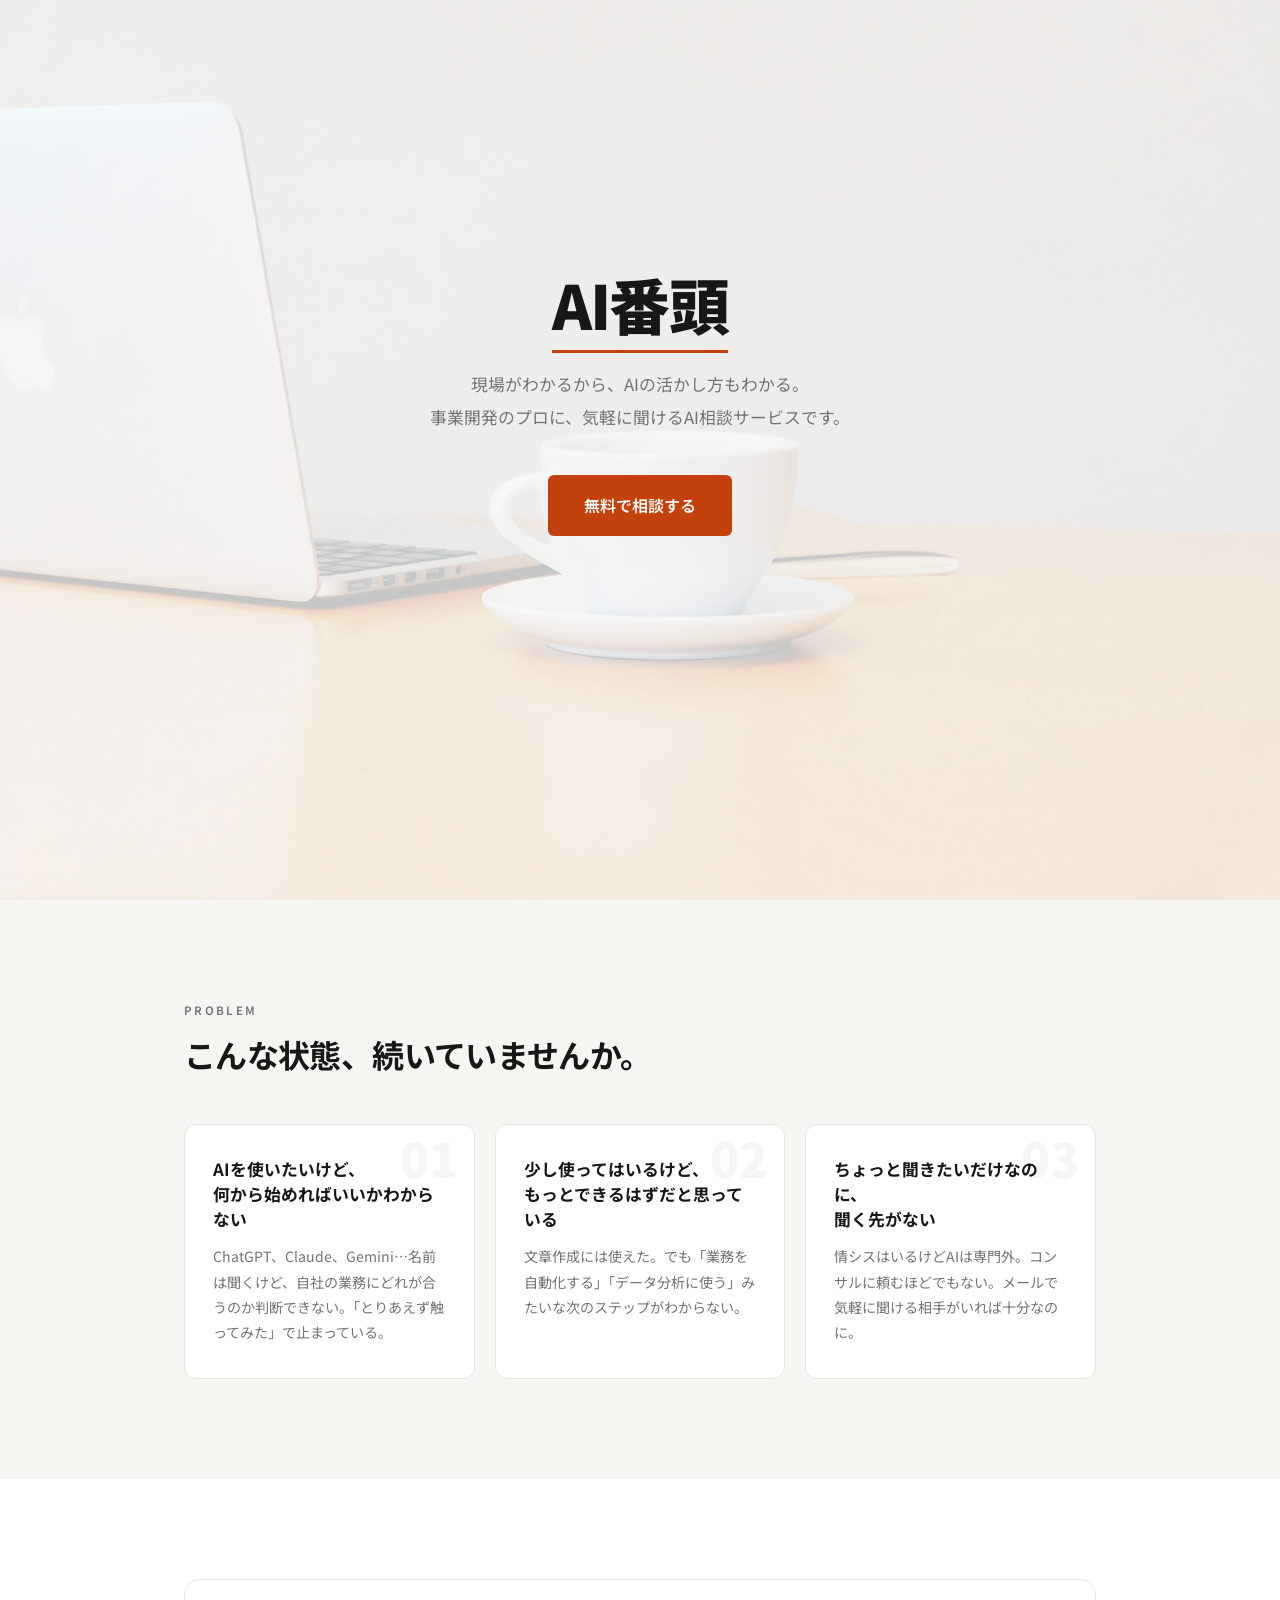
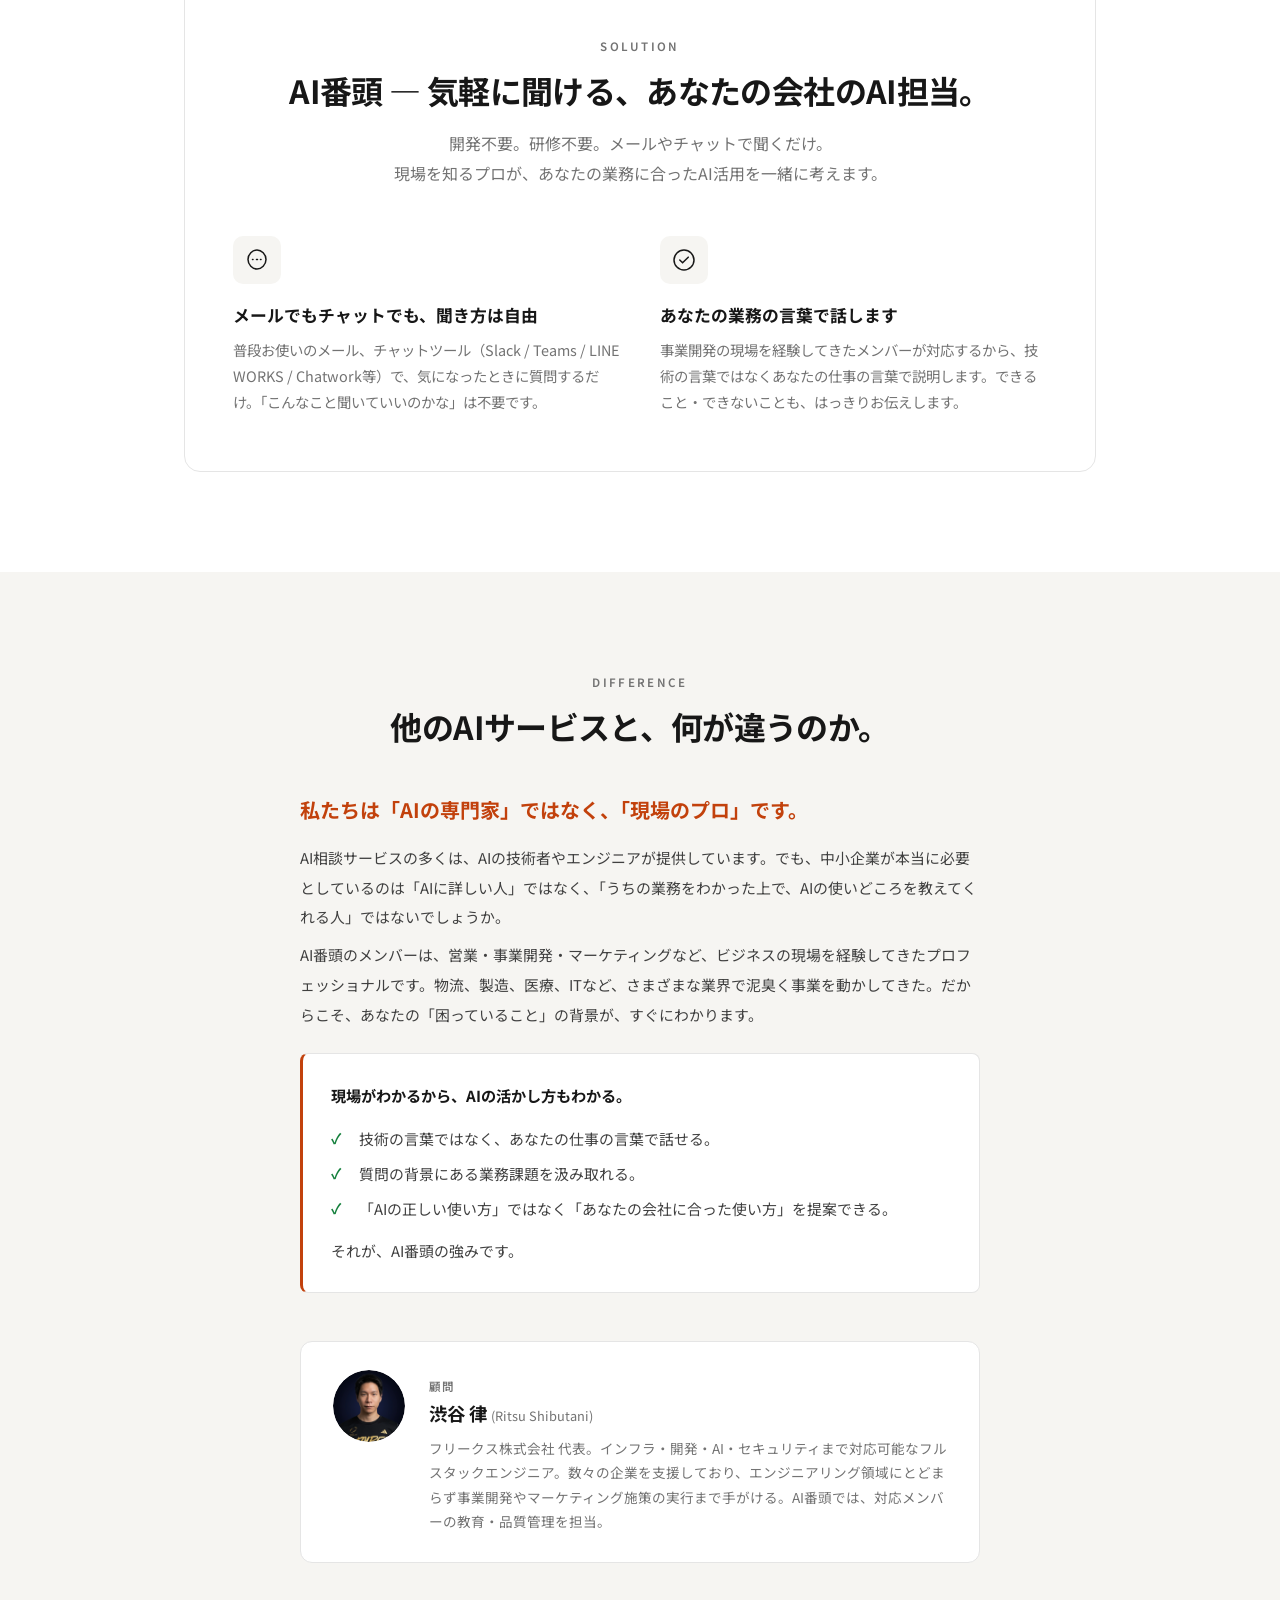
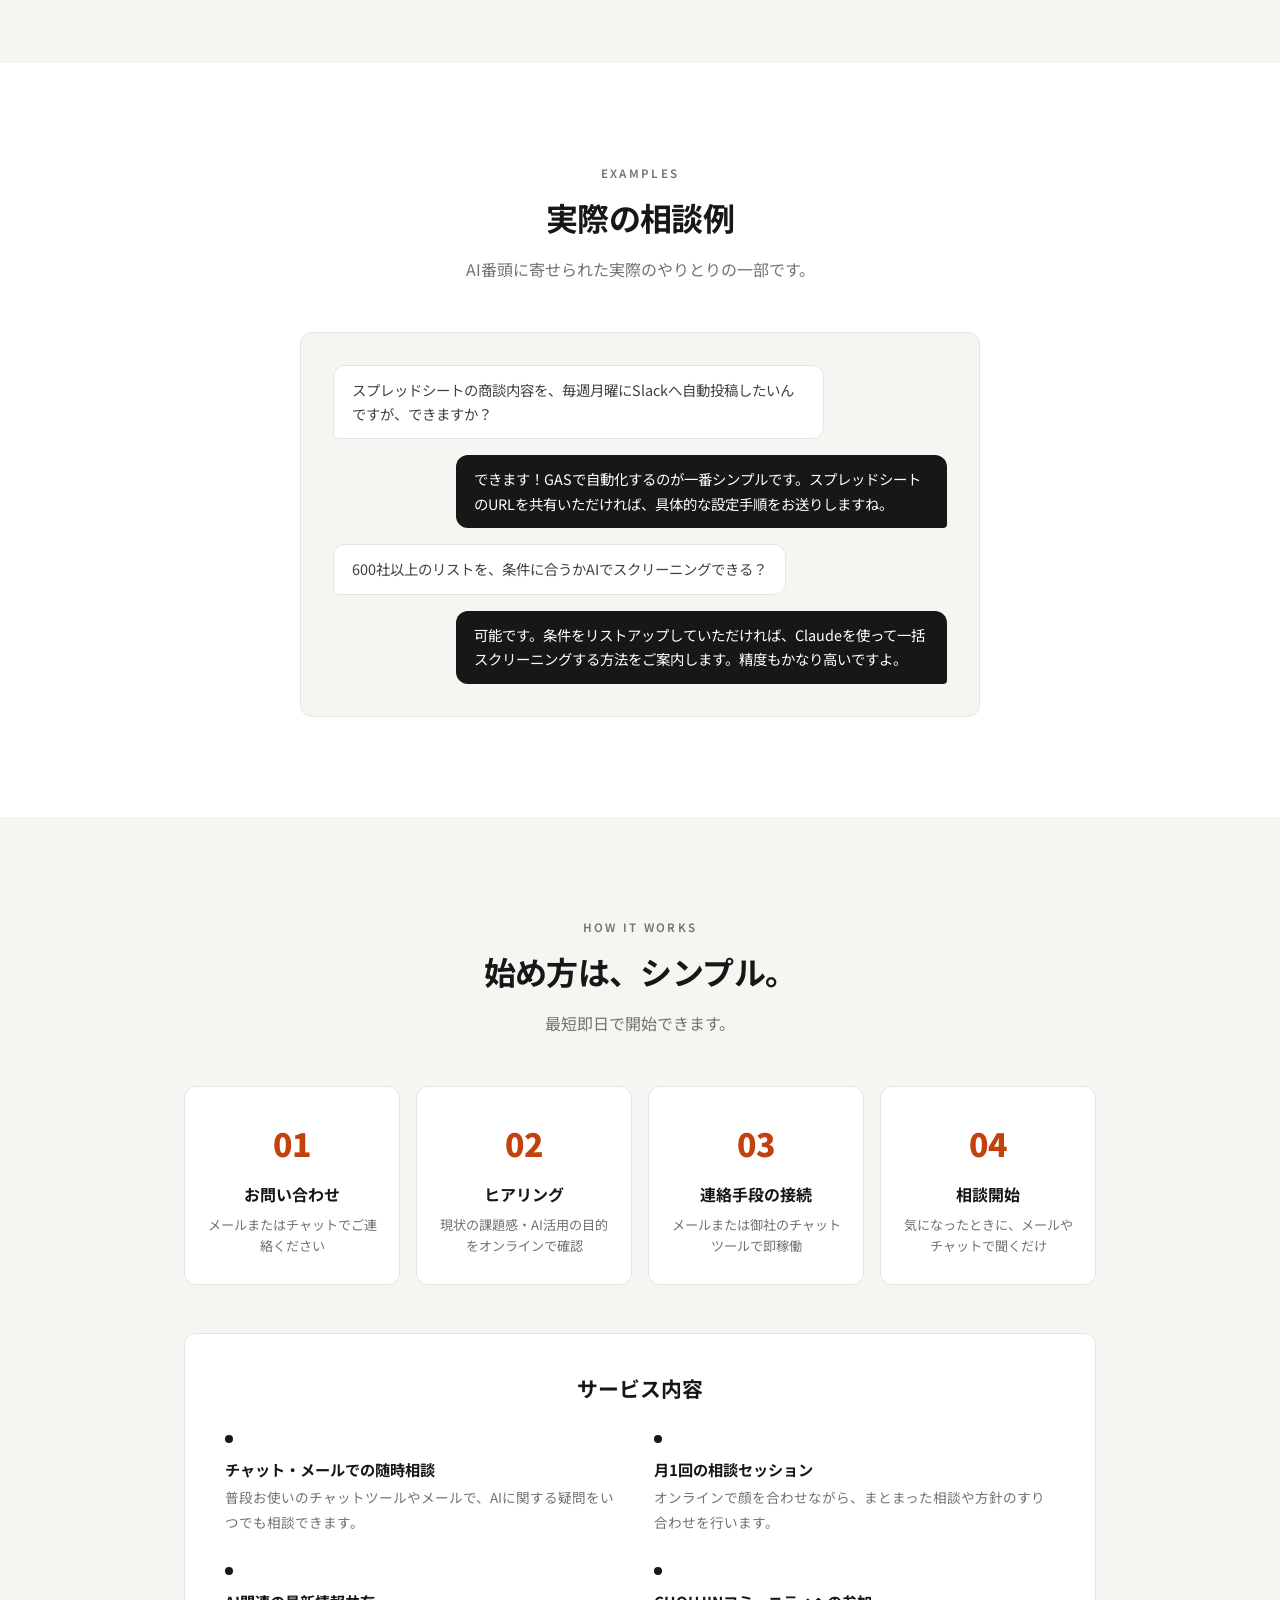
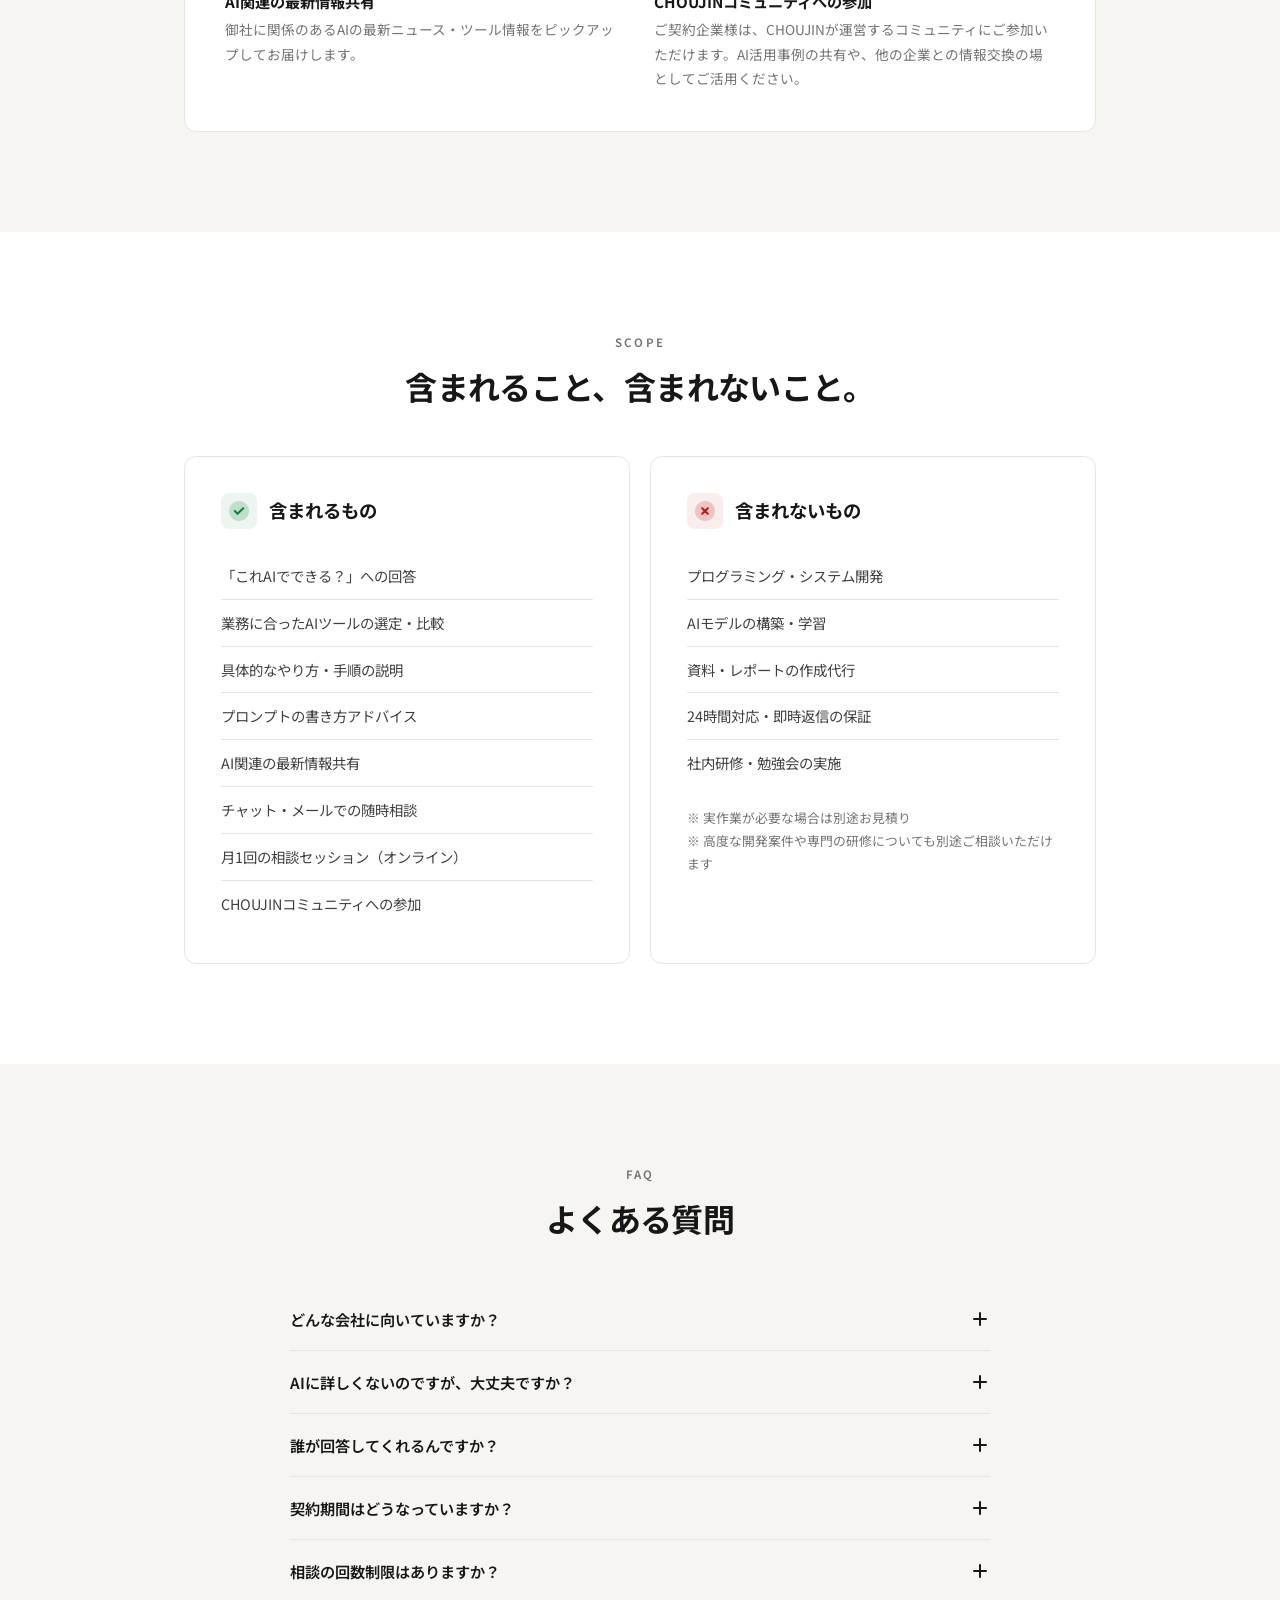
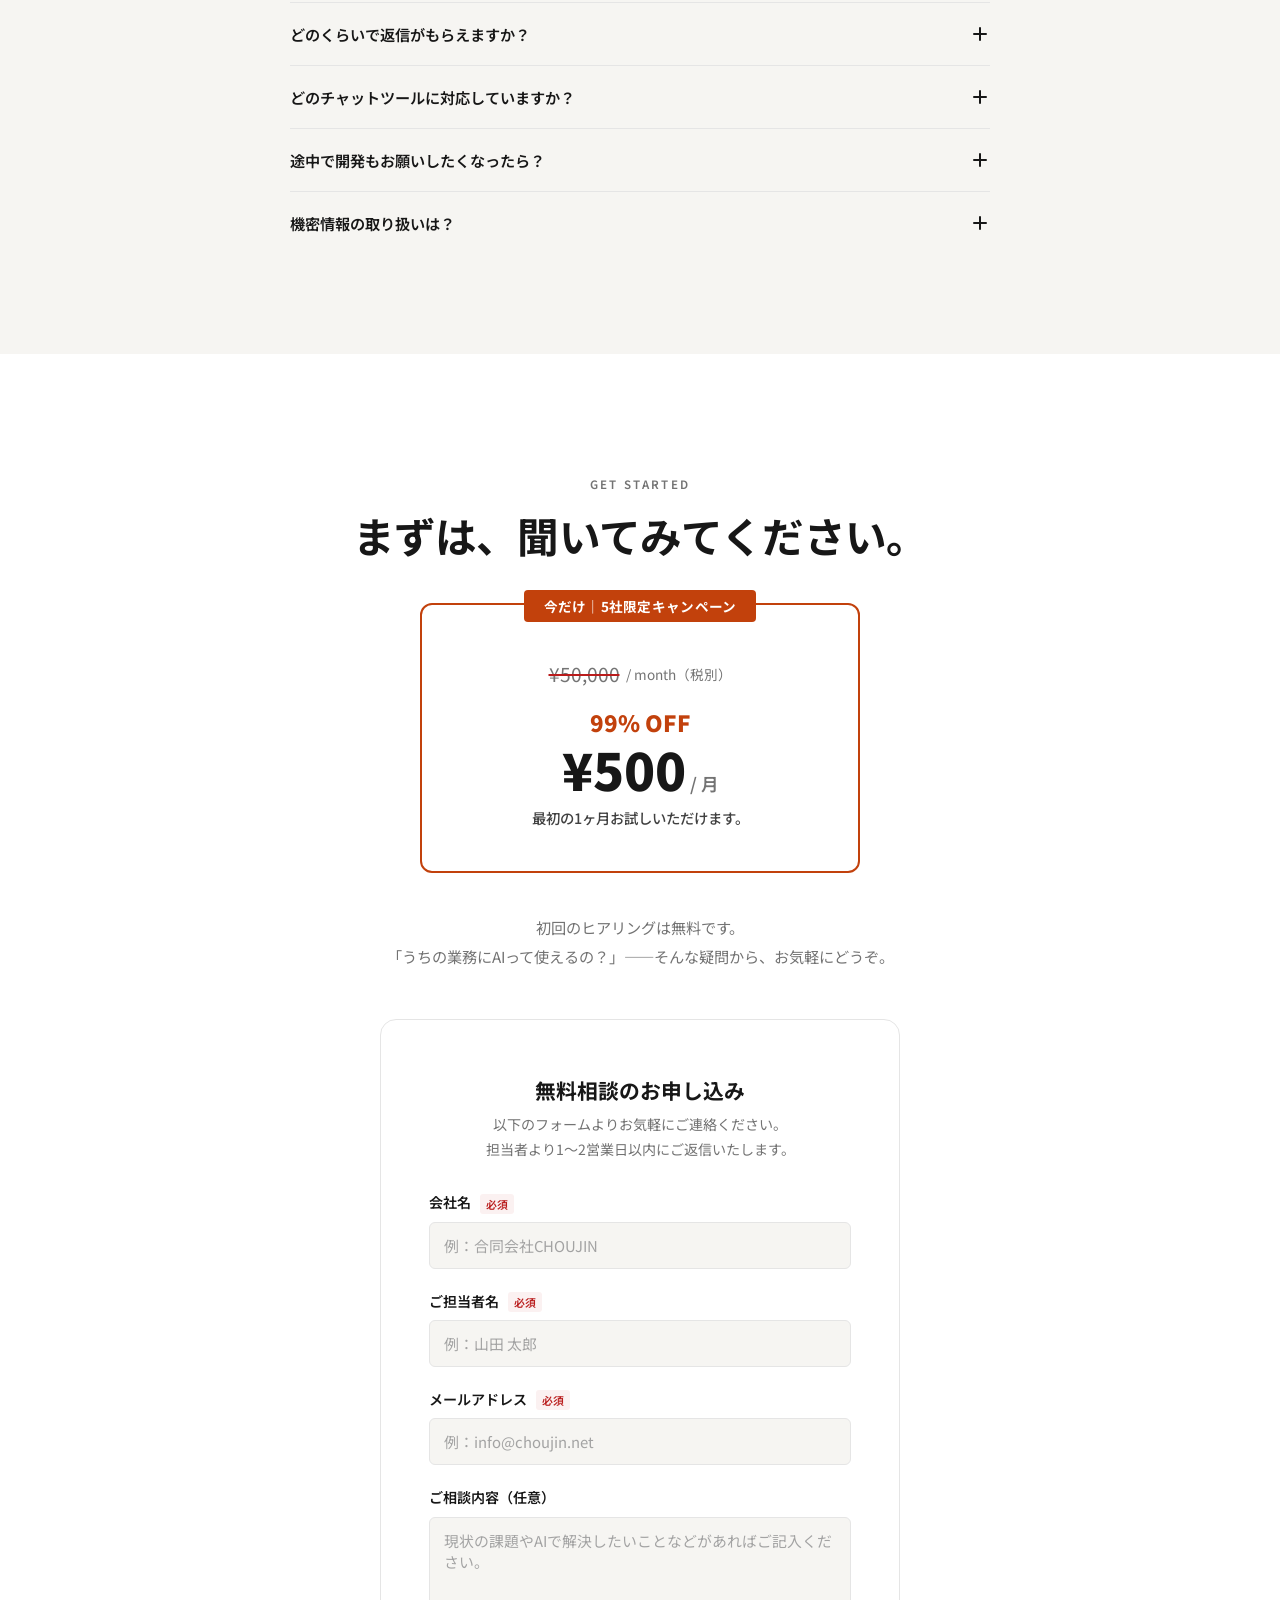
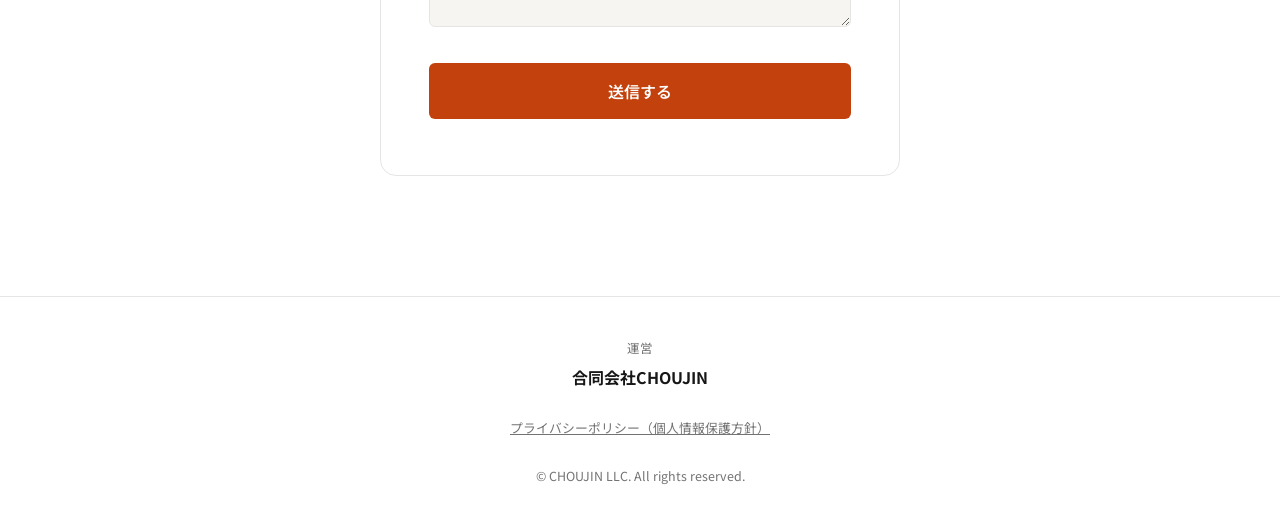
==== commit d7225c1d: "feat: 動画背景を静止画+Ken Burnsアニメーションに変更 動画がChrome拡張機能によりブロックされる問題を回避するため、 Pexels無料素材の静止画（ノートPC+コーヒー）に変更。 " ====
--- a/index.html
+++ b/index.html
@@ -65,7 +65,7 @@
     </header>
 
     <!-- Hero Section -->
-    <section class="hero reveal" id="hero">
+    <section class="hero reveal active" id="hero">
         <div class="container hero-content">
             <h1 class="hero-title"><span class="text-gradient">AI番頭</span></h1>
             <p class="hero-subtitle">現場がわかるから、AIの活かし方もわかる。<br>事業開発のプロに、気軽に聞けるAI相談サービスです。</p>
@@ -73,9 +73,7 @@
                 <a href="#consultation-form" class="btn btn-primary" id="hero-cta-btn">無料で相談する</a>
             </div>
         </div>
-        <video class="hero-video" autoplay muted loop playsinline preload="auto">
-            <source src="assets/hero-bg.mp4" type="video/mp4">
-        </video>
+        <div class="hero-bg-image"></div>
         <div class="hero-bg-overlay"></div>
     </section>
 
--- a/css/style.css
+++ b/css/style.css
@@ -339,25 +339,32 @@
   padding-top: 0;
   text-align: center;
   position: relative;
+  overflow: hidden;
   background: var(--bg-main);
 }
 
 /* Remove decorative pseudo-elements */
 .hero::before, .hero::after { display: none; }
 
-.hero-video {
+.hero-bg-image {
   position: absolute;
   top: 0; left: 0;
   width: 100%; height: 100%;
-  object-fit: cover;
+  background: url('../assets/hero-bg.jpg') center/cover no-repeat;
   z-index: 0;
+  animation: heroZoom 20s ease-in-out infinite alternate;
+}
+
+@keyframes heroZoom {
+  from { transform: scale(1); }
+  to { transform: scale(1.08); }
 }
 
 .hero-bg-overlay {
   position: absolute;
   top: 0; left: 0;
   width: 100%; height: 100%;
-  background: rgba(255, 255, 255, 0.65);
+  background: rgba(255, 255, 255, 0.75);
   z-index: 1;
 }
 
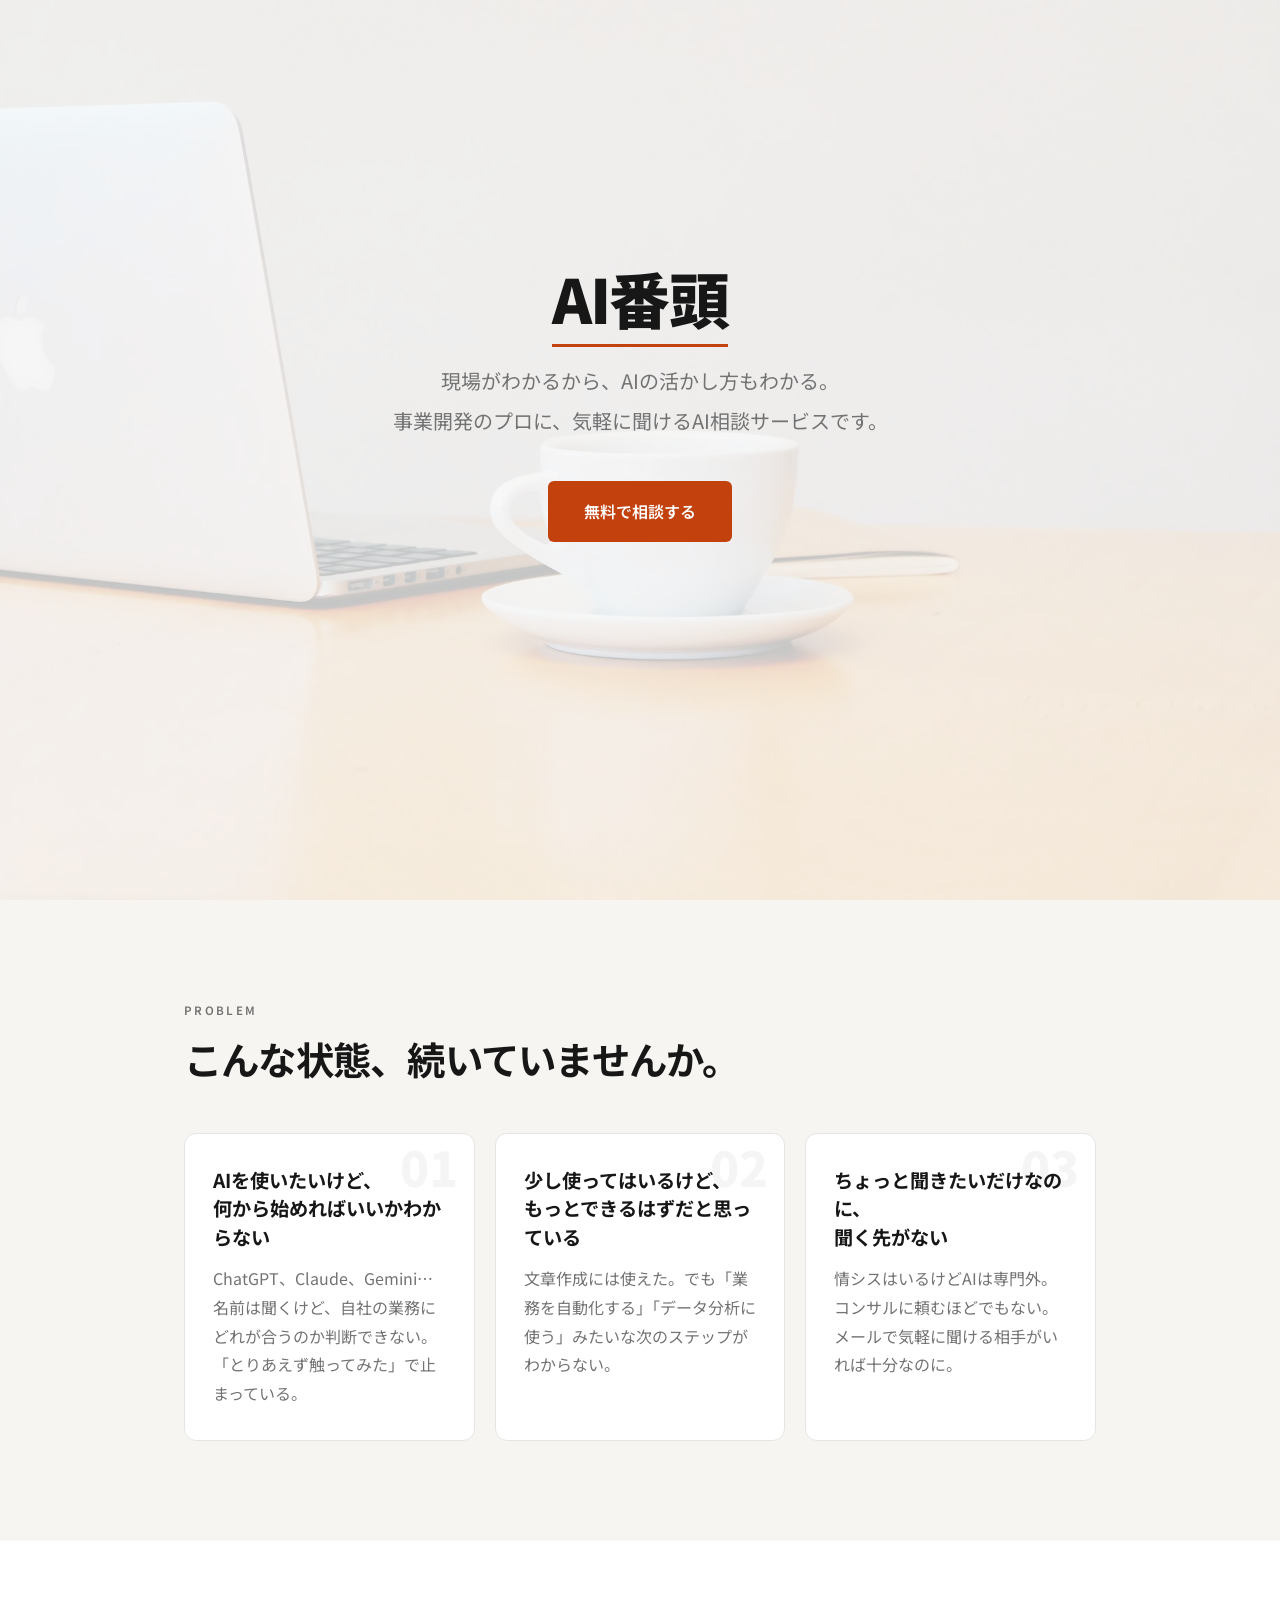
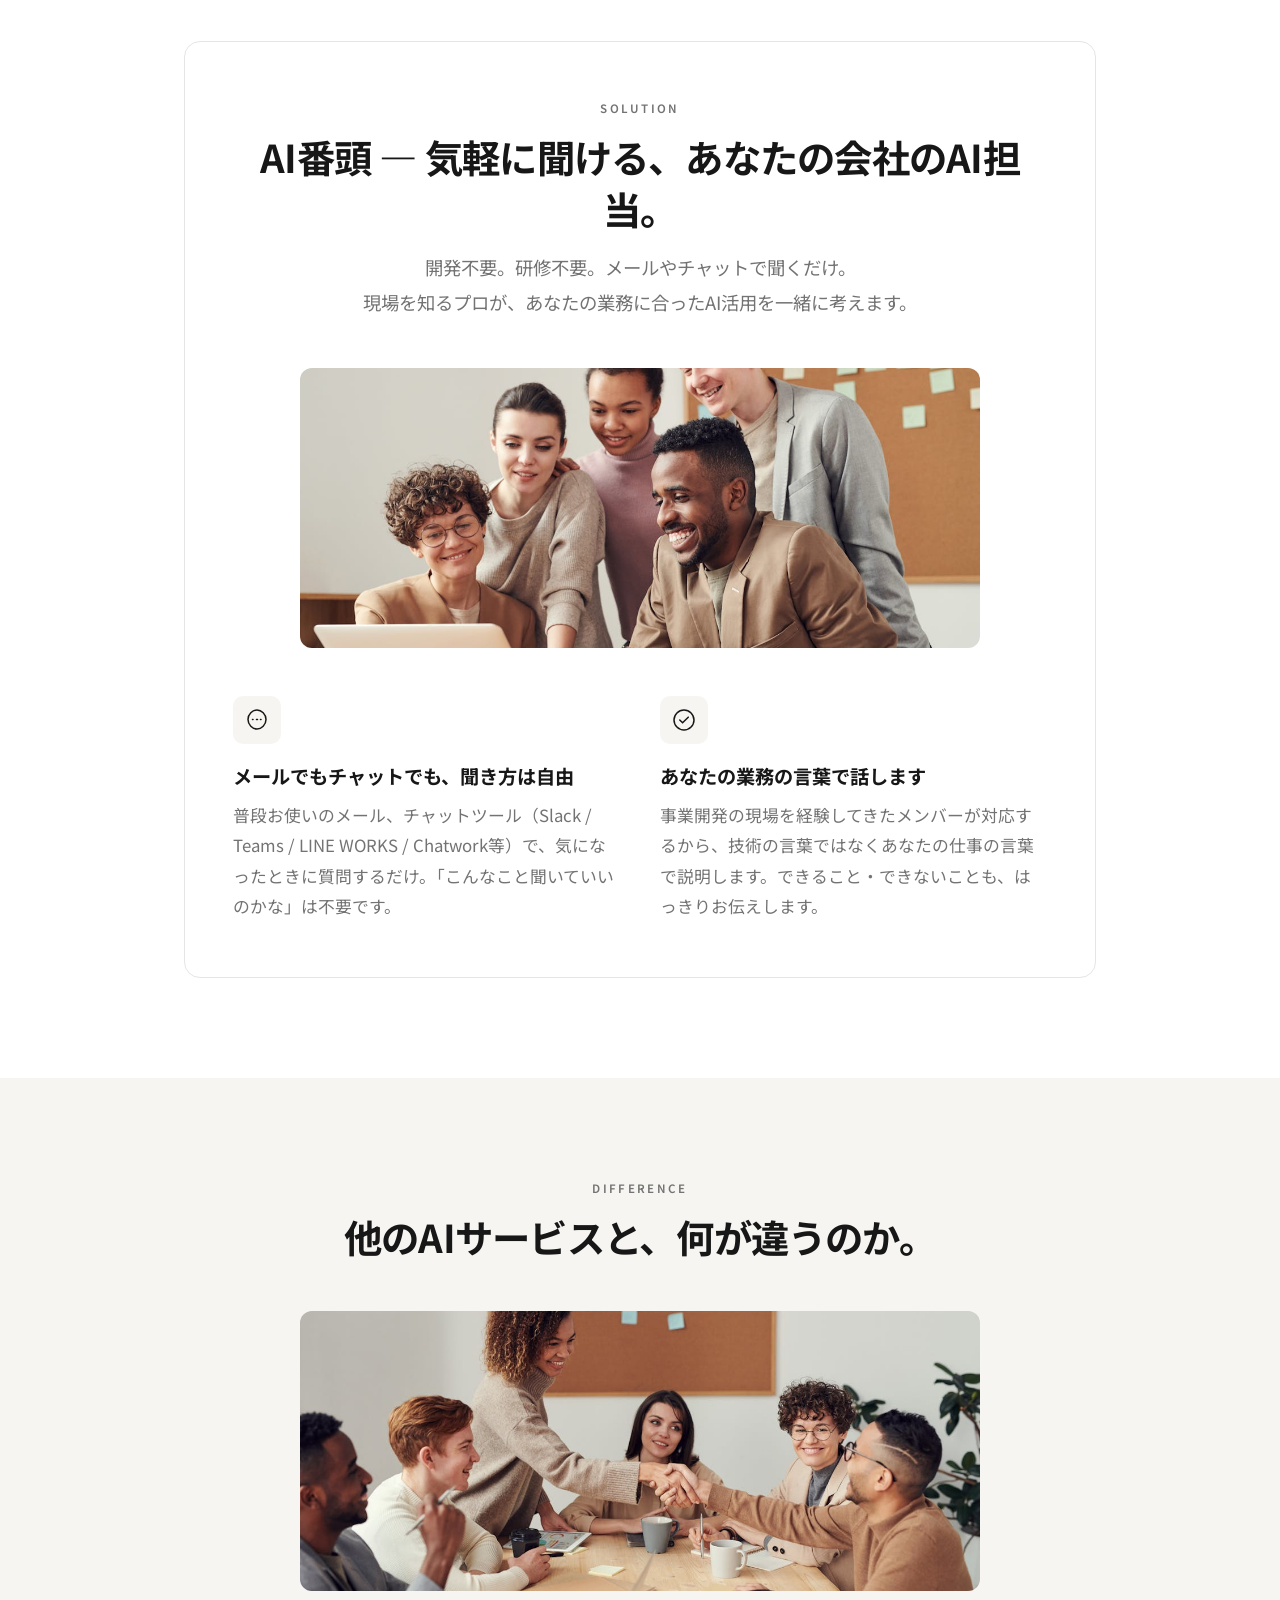
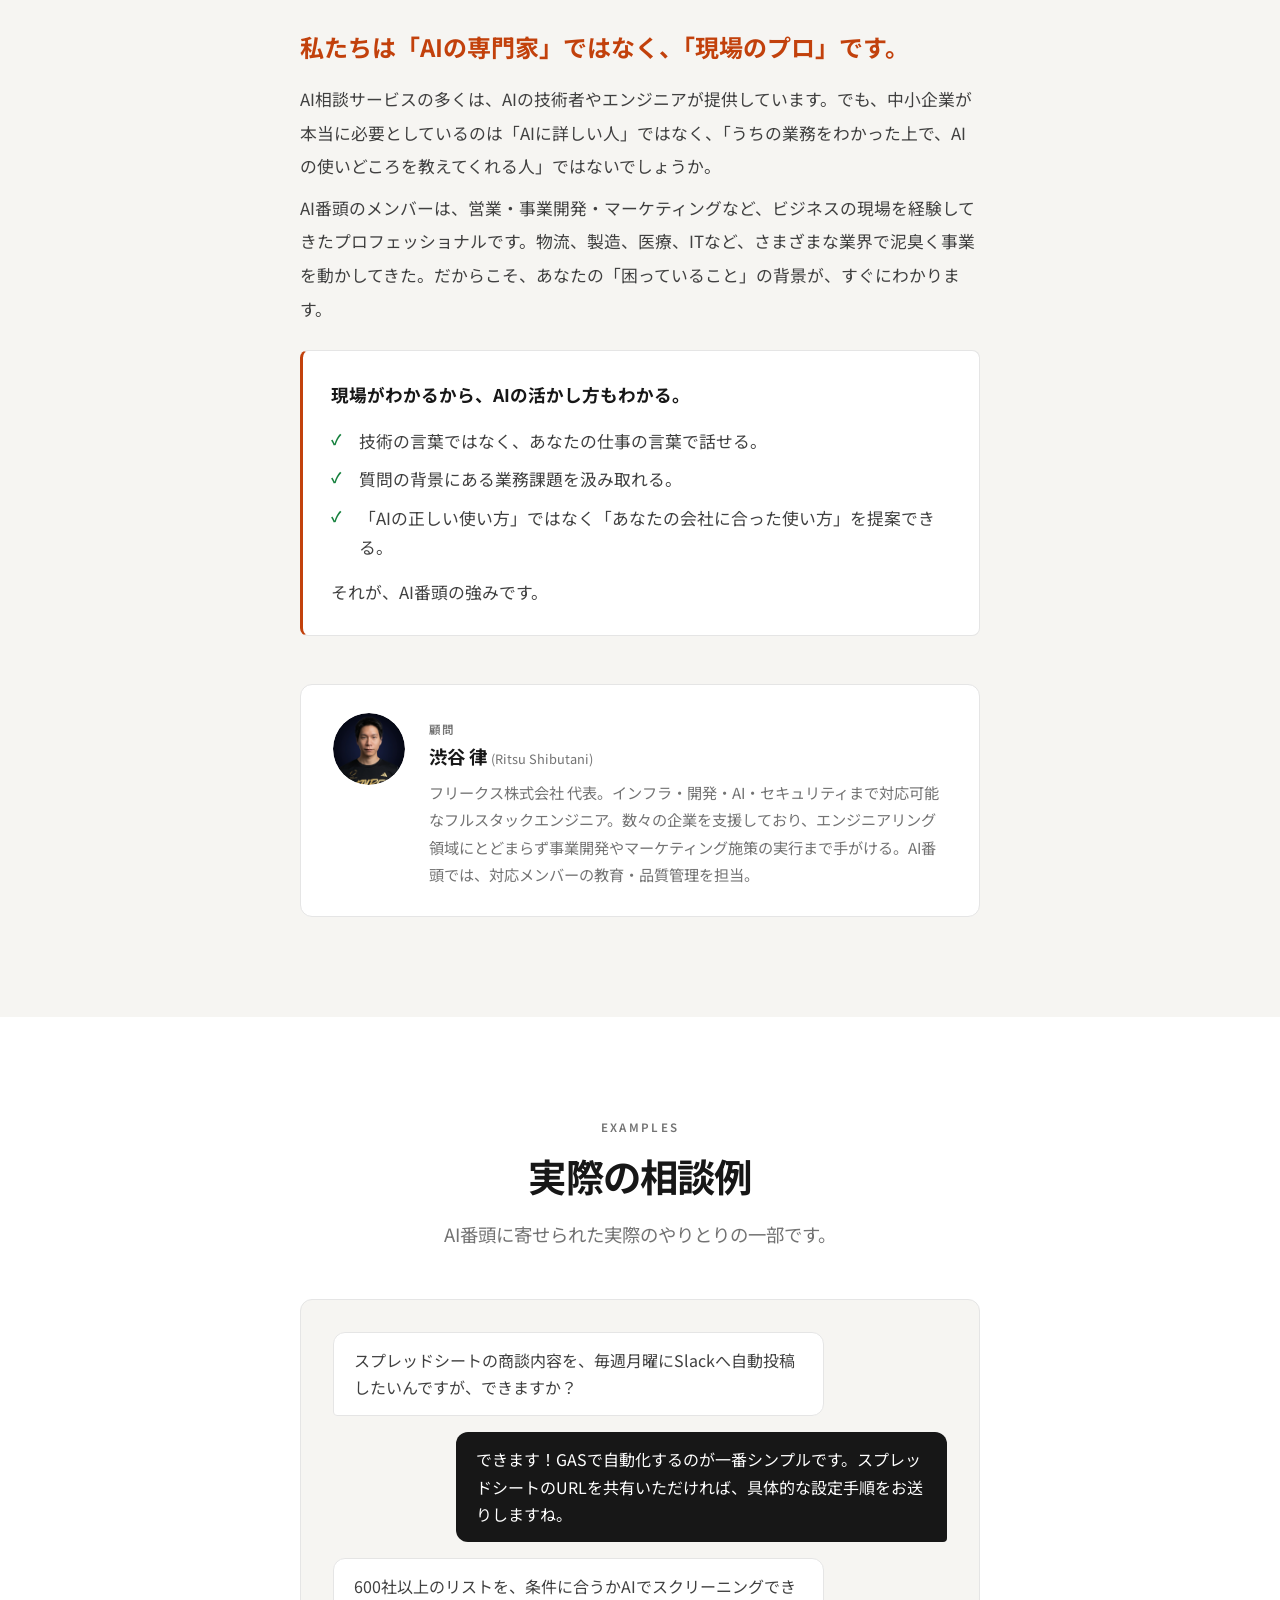
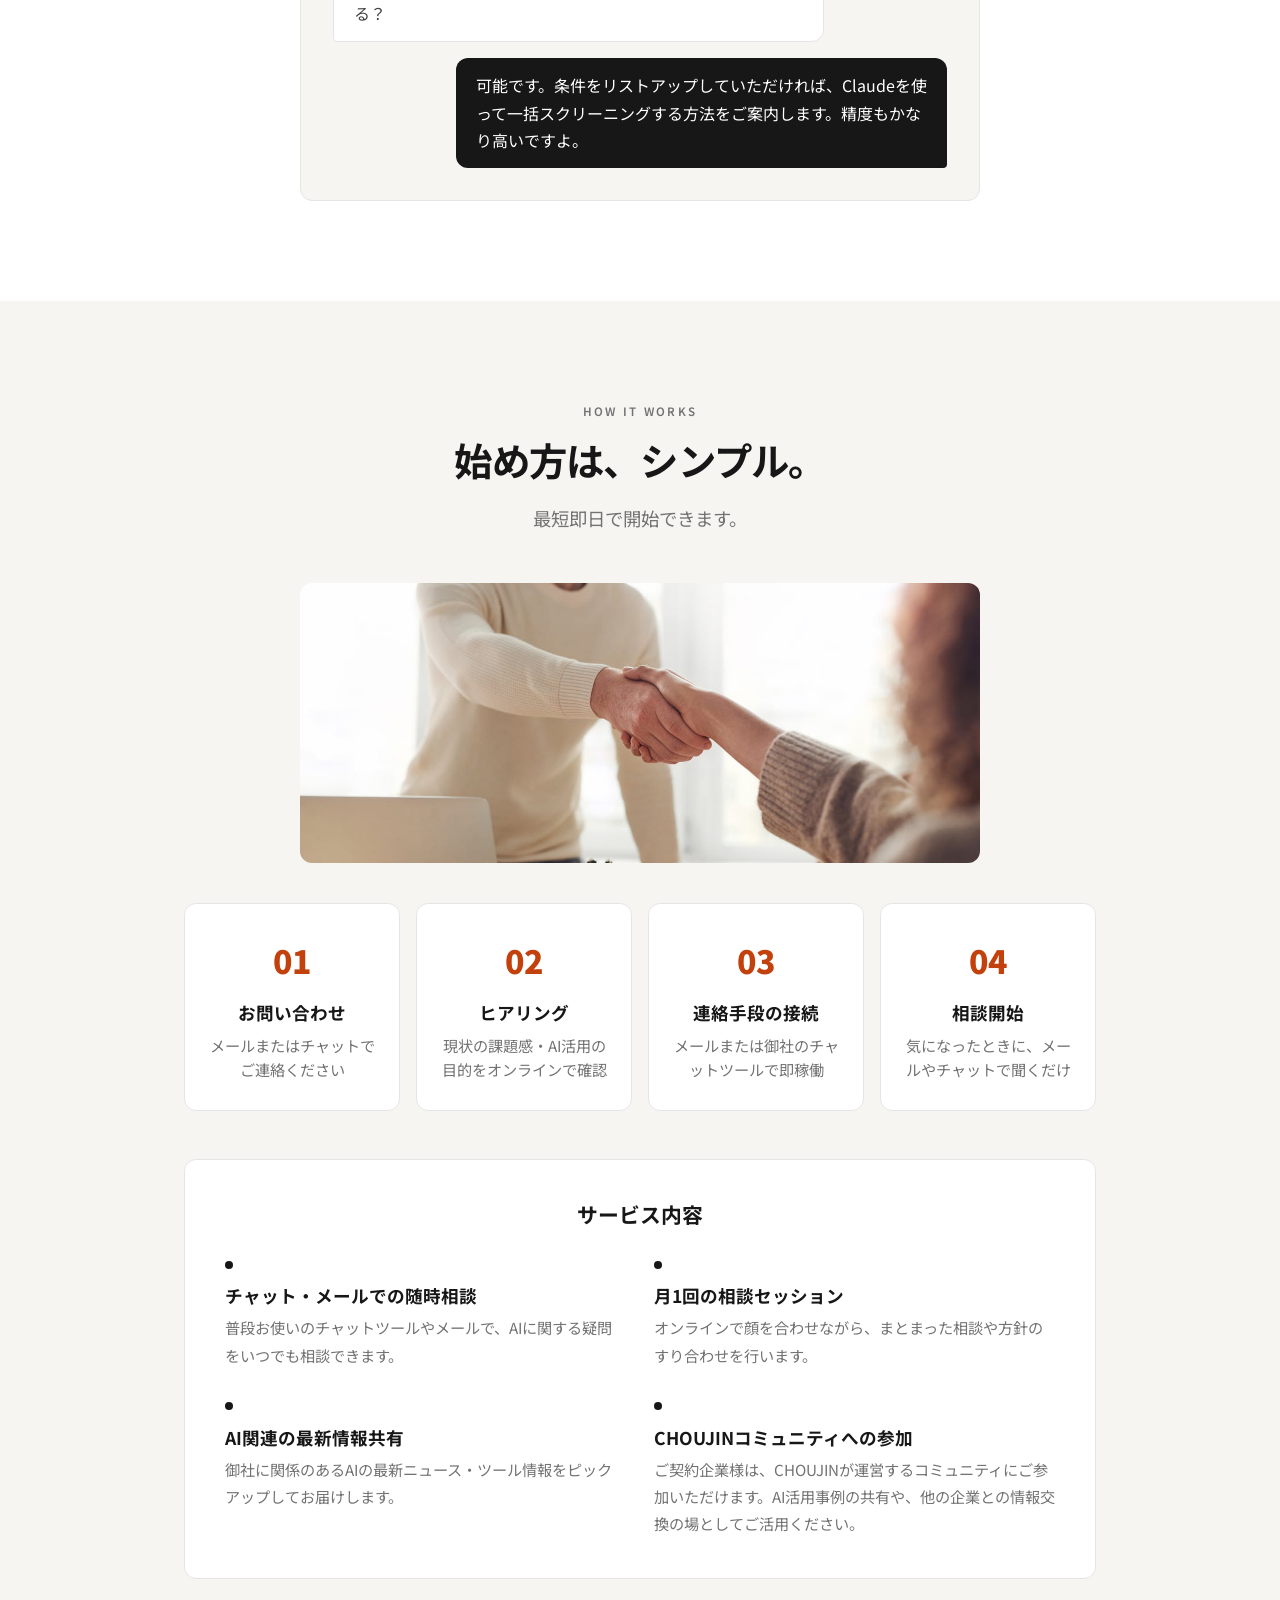
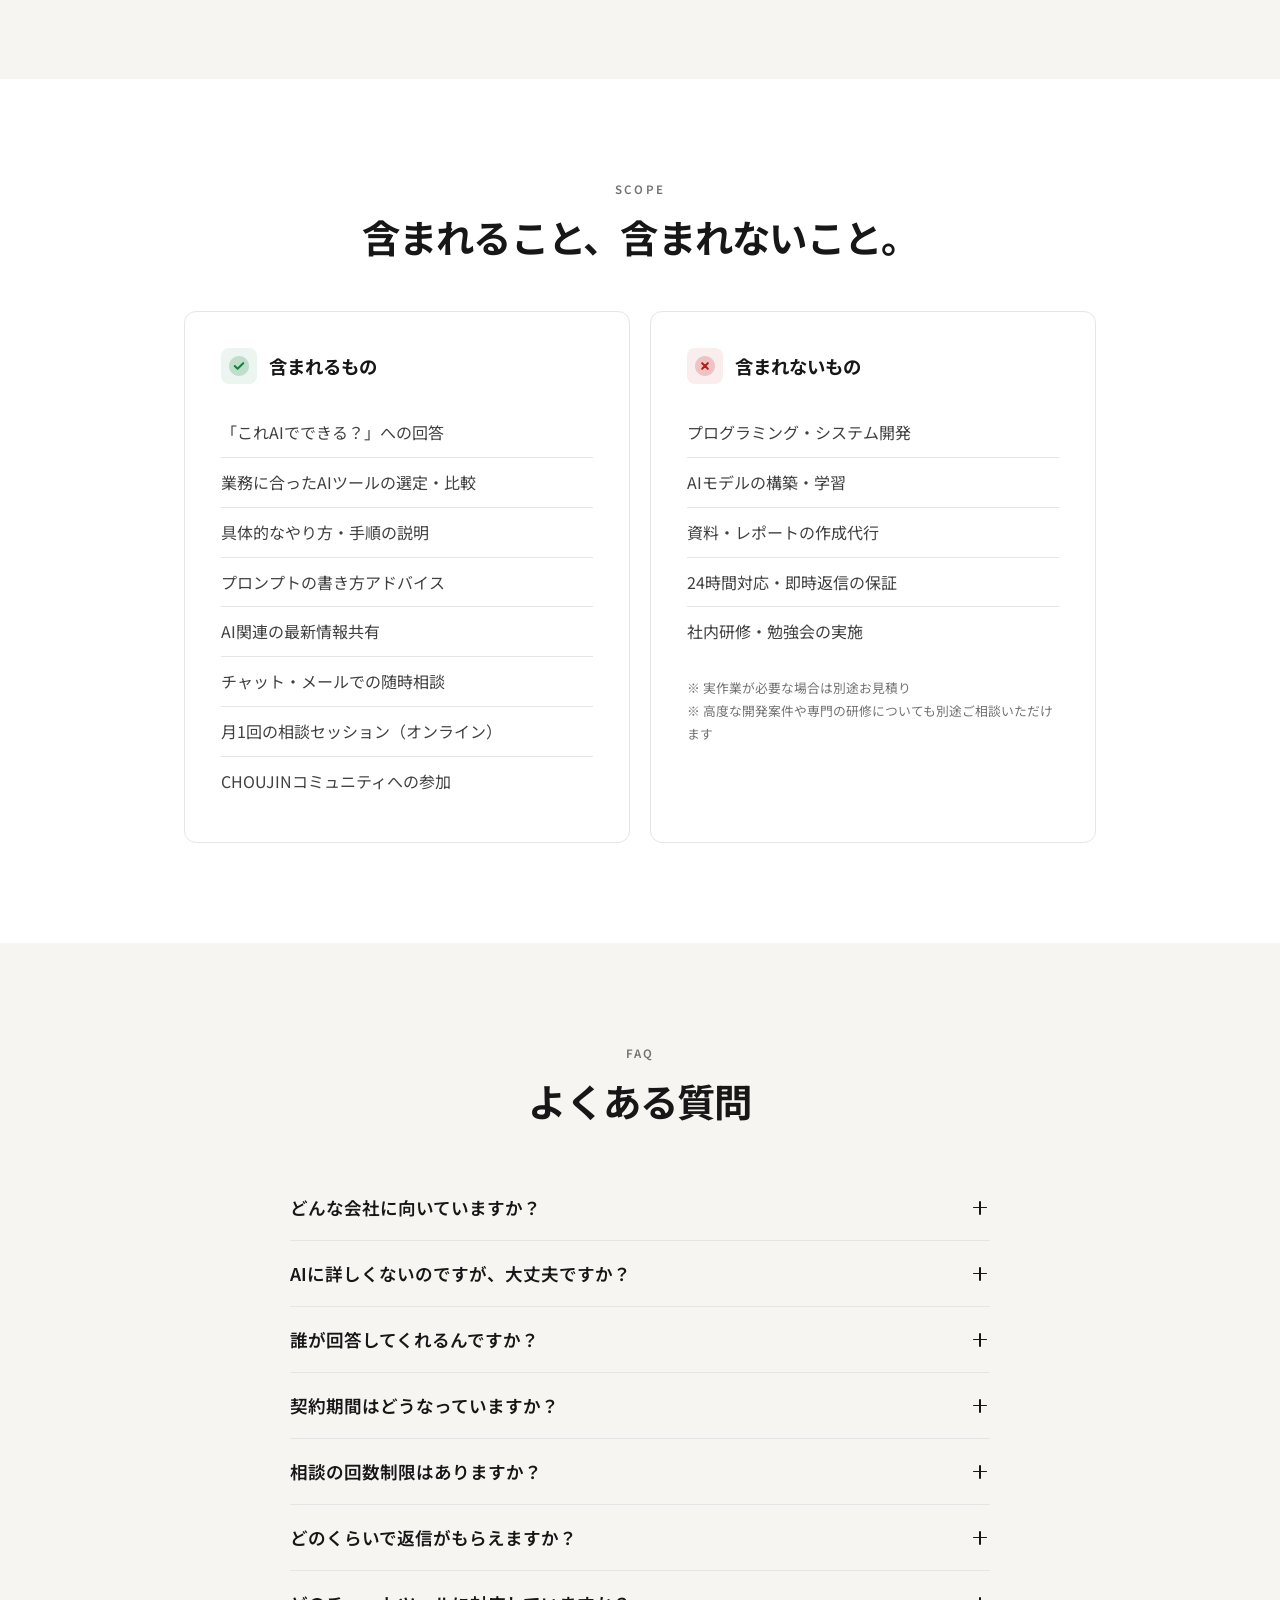
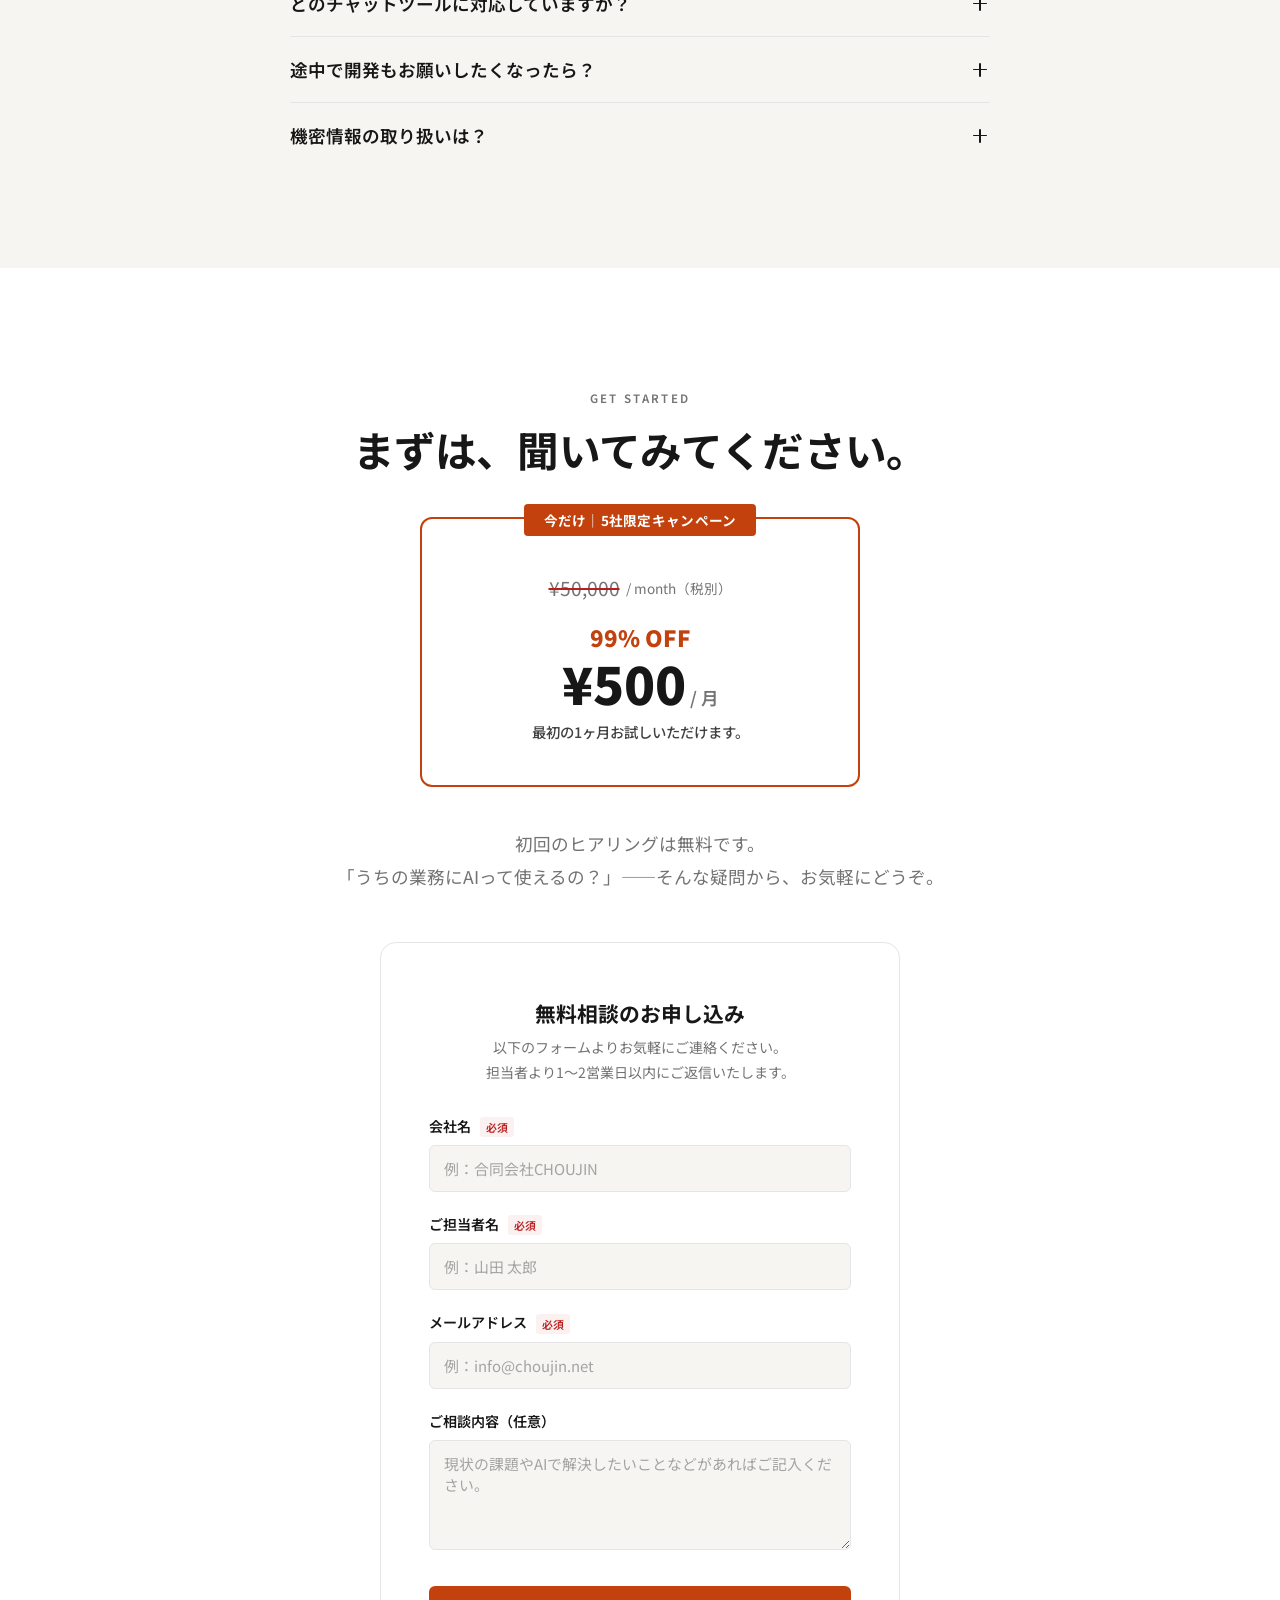
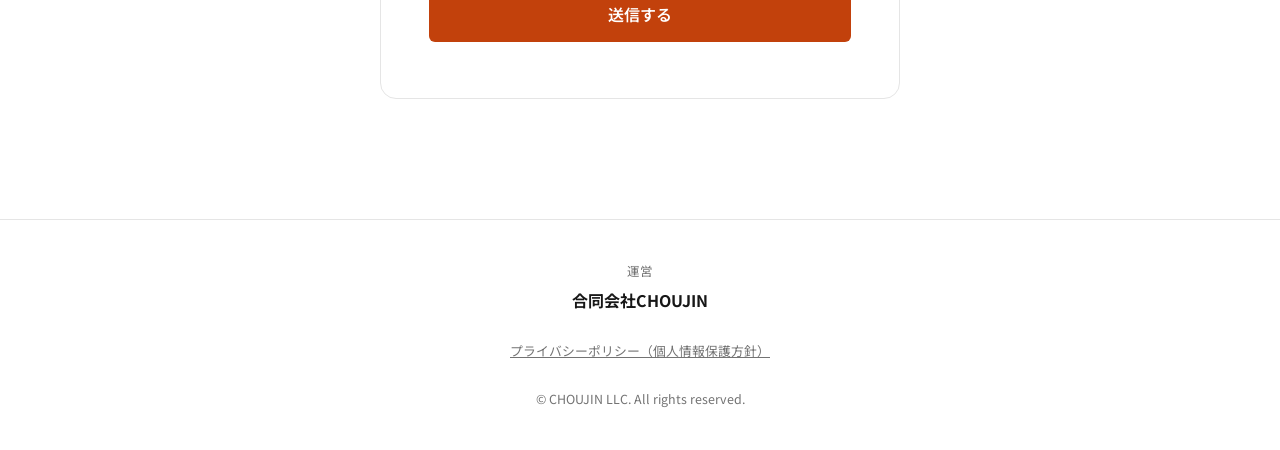
==== commit 15bed09e: "feat: 全体のフォントサイズ拡大 + 3箇所にセクション写真を追加 - セクションタイトル、本文、FAQ、チャットなど全体的にフォントサイズを拡大 - Solution: チーム写真を追加 - D" ====
--- a/index.html
+++ b/index.html
@@ -115,6 +115,10 @@
                     <span class="section-label align-center">SOLUTION</span>
                     <h2 class="section-title">AI番頭 — 気軽に聞ける、あなたの会社のAI担当。</h2>
                     <p class="solution-lead">開発不要。研修不要。メールやチャットで聞くだけ。<br>現場を知るプロが、あなたの業務に合ったAI活用を一緒に考えます。</p>
+                </div>
+
+                <div class="section-photo mt-4">
+                    <img src="assets/photo-team.jpg" alt="チームでAI活用を相談する様子" class="section-photo-img">
                 </div>
 
                 <div class="solution-features">
@@ -165,6 +169,10 @@
                 <h2 class="section-title">他のAIサービスと、何が違うのか。</h2>
             </div>
 
+            <div class="section-photo" style="margin-bottom: 40px;">
+                <img src="assets/photo-collaboration.jpg" alt="チームミーティングの様子" class="section-photo-img">
+            </div>
+
             <div class="difference-body">
                 <h3 class="highlight-title">私たちは「AIの専門家」ではなく、「現場のプロ」です。</h3>
                 <p class="difference-text">AI相談サービスの多くは、AIの技術者やエンジニアが提供しています。でも、中小企業が本当に必要としているのは「AIに詳しい人」ではなく、「うちの業務をわかった上で、AIの使いどころを教えてくれる人」ではないでしょうか。</p>
@@ -230,6 +238,10 @@
                 <span class="section-label align-center">HOW IT WORKS</span>
                 <h2 class="section-title">始め方は、シンプル。</h2>
                 <p class="section-lead">最短即日で開始できます。</p>
+            </div>
+
+            <div class="section-photo" style="margin-bottom: 40px;">
+                <img src="assets/photo-casual-meeting.jpg" alt="気軽な相談の様子" class="section-photo-img">
             </div>
 
             <div class="steps-grid">
--- a/css/style.css
+++ b/css/style.css
@@ -300,18 +300,36 @@
 }
 
 .section-title {
-  font-size: 2rem;
+  font-size: 2.4rem;
   margin-bottom: 16px;
   font-weight: 700;
   letter-spacing: -0.02em;
 }
 
 .section-lead {
-  font-size: 1rem;
-  color: var(--text-muted);
-  max-width: 600px;
+  font-size: 1.15rem;
+  color: var(--text-muted);
+  max-width: 640px;
   margin: 0 auto;
   line-height: 1.8;
+}
+
+/* ===================================
+   Section Photos
+   =================================== */
+.section-photo {
+  border-radius: 12px;
+  overflow: hidden;
+  max-width: 680px;
+  margin-left: auto;
+  margin-right: auto;
+}
+
+.section-photo-img {
+  width: 100%;
+  height: 280px;
+  object-fit: cover;
+  display: block;
 }
 
 /* ===================================
@@ -390,7 +408,7 @@
 }
 
 .hero-subtitle {
-  font-size: clamp(0.9rem, 1.6vw, 1.05rem);
+  font-size: clamp(1.05rem, 2vw, 1.25rem);
   color: var(--text-muted);
   margin-bottom: 40px;
   line-height: 2;
@@ -444,7 +462,7 @@
 }
 
 .problem-title {
-  font-size: 1.05rem;
+  font-size: 1.2rem;
   margin-bottom: 12px;
   font-weight: 700;
   line-height: 1.5;
@@ -452,7 +470,7 @@
 
 .problem-desc {
   color: var(--text-muted);
-  font-size: 0.88rem;
+  font-size: 1rem;
   line-height: 1.8;
 }
 
@@ -468,7 +486,7 @@
 }
 
 .solution-lead {
-  font-size: 1rem;
+  font-size: 1.15rem;
   color: var(--text-muted);
   margin-top: 12px;
   line-height: 1.9;
@@ -508,14 +526,14 @@
 }
 
 .feature-content h3 {
-  font-size: 1.05rem;
+  font-size: 1.2rem;
   margin-bottom: 10px;
   font-weight: 700;
 }
 
 .feature-content p {
   color: var(--text-muted);
-  font-size: 0.9rem;
+  font-size: 1.05rem;
   line-height: 1.8;
 }
 
@@ -536,7 +554,7 @@
 }
 
 .highlight-title {
-  font-size: 1.25rem;
+  font-size: 1.5rem;
   color: var(--accent-warm);
   font-weight: 700;
   margin-bottom: 20px;
@@ -545,7 +563,7 @@
 .difference-text {
   color: var(--text-secondary);
   line-height: 2;
-  font-size: 0.93rem;
+  font-size: 1.05rem;
   margin-bottom: 8px;
 }
 
@@ -558,7 +576,7 @@
 }
 
 .points-lead {
-  font-size: 0.95rem;
+  font-size: 1.1rem;
   margin-bottom: 16px;
   color: var(--text-main);
   line-height: 1.8;
@@ -572,7 +590,7 @@
   margin-bottom: 10px;
   color: var(--text-secondary);
   line-height: 1.7;
-  font-size: 0.93rem;
+  font-size: 1.05rem;
 }
 
 .check-list li::before {
@@ -586,7 +604,7 @@
 
 .points-conclusion {
   color: var(--text-secondary);
-  font-size: 0.93rem;
+  font-size: 1.05rem;
 }
 
 /* Profile Card — horizontal layout */
@@ -642,7 +660,7 @@
 
 .profile-desc {
   color: var(--text-muted);
-  font-size: 0.85rem;
+  font-size: 0.95rem;
   line-height: 1.8;
 }
 
@@ -667,9 +685,9 @@
 
 .chat-bubble {
   max-width: 80%;
-  padding: 12px 18px;
+  padding: 14px 20px;
   border-radius: 12px;
-  font-size: 0.9rem;
+  font-size: 1rem;
   line-height: 1.7;
 }
 
@@ -736,13 +754,13 @@
 }
 
 .step-title {
-  font-size: 1rem;
+  font-size: 1.1rem;
   margin-bottom: 8px;
   font-weight: 700;
 }
 
 .step-desc {
-  font-size: 0.82rem;
+  font-size: 0.95rem;
   color: var(--text-muted);
   line-height: 1.6;
 }
@@ -774,13 +792,13 @@
 }
 
 .service-detail-item h4 {
-  font-size: 0.95rem;
+  font-size: 1.1rem;
   margin-bottom: 6px;
   font-weight: 700;
 }
 
 .service-detail-item p {
-  font-size: 0.85rem;
+  font-size: 0.95rem;
   color: var(--text-muted);
   line-height: 1.8;
 }
@@ -828,7 +846,7 @@
   padding: 10px 0;
   border-bottom: 1px solid var(--border);
   color: var(--text-secondary);
-  font-size: 0.9rem;
+  font-size: 1rem;
 }
 
 .scope-list li:last-child { border-bottom: none; }
@@ -869,7 +887,7 @@
   align-items: center;
   color: var(--text-main);
   font-family: var(--font-sans);
-  font-size: 0.95rem;
+  font-size: 1.1rem;
   font-weight: 600;
   cursor: pointer;
   text-align: left;
@@ -920,7 +938,7 @@
 .faq-answer p {
   padding: 0 0 20px;
   color: var(--text-muted);
-  font-size: 0.9rem;
+  font-size: 1.05rem;
   line-height: 1.9;
 }
 
@@ -1029,7 +1047,7 @@
 }
 
 .cta-sub {
-  font-size: 0.95rem;
+  font-size: 1.1rem;
   color: var(--text-muted);
   margin-bottom: 36px;
   line-height: 1.9;
@@ -1205,7 +1223,7 @@
    =================================== */
 @media (max-width: 992px) {
   .glass-container { padding: 36px 24px; }
-  .section-title { font-size: 1.7rem; }
+  .section-title { font-size: 2rem; }
   .service-grid { grid-template-columns: 1fr; }
   .profile-card-horizontal { flex-direction: column; align-items: center; text-align: center; }
 }
@@ -1220,8 +1238,8 @@
 @media (max-width: 600px) {
   :root { --section-padding: 72px; }
 
-  .hero-title { font-size: 2.2rem; }
-  .section-title { font-size: 1.5rem; }
+  .hero-title { font-size: 2.4rem; }
+  .section-title { font-size: 1.7rem; }
   .steps-grid { grid-template-columns: 1fr; }
   .price-box { padding: 36px 24px; }
   .campaign-amount { font-size: 2.5rem; }
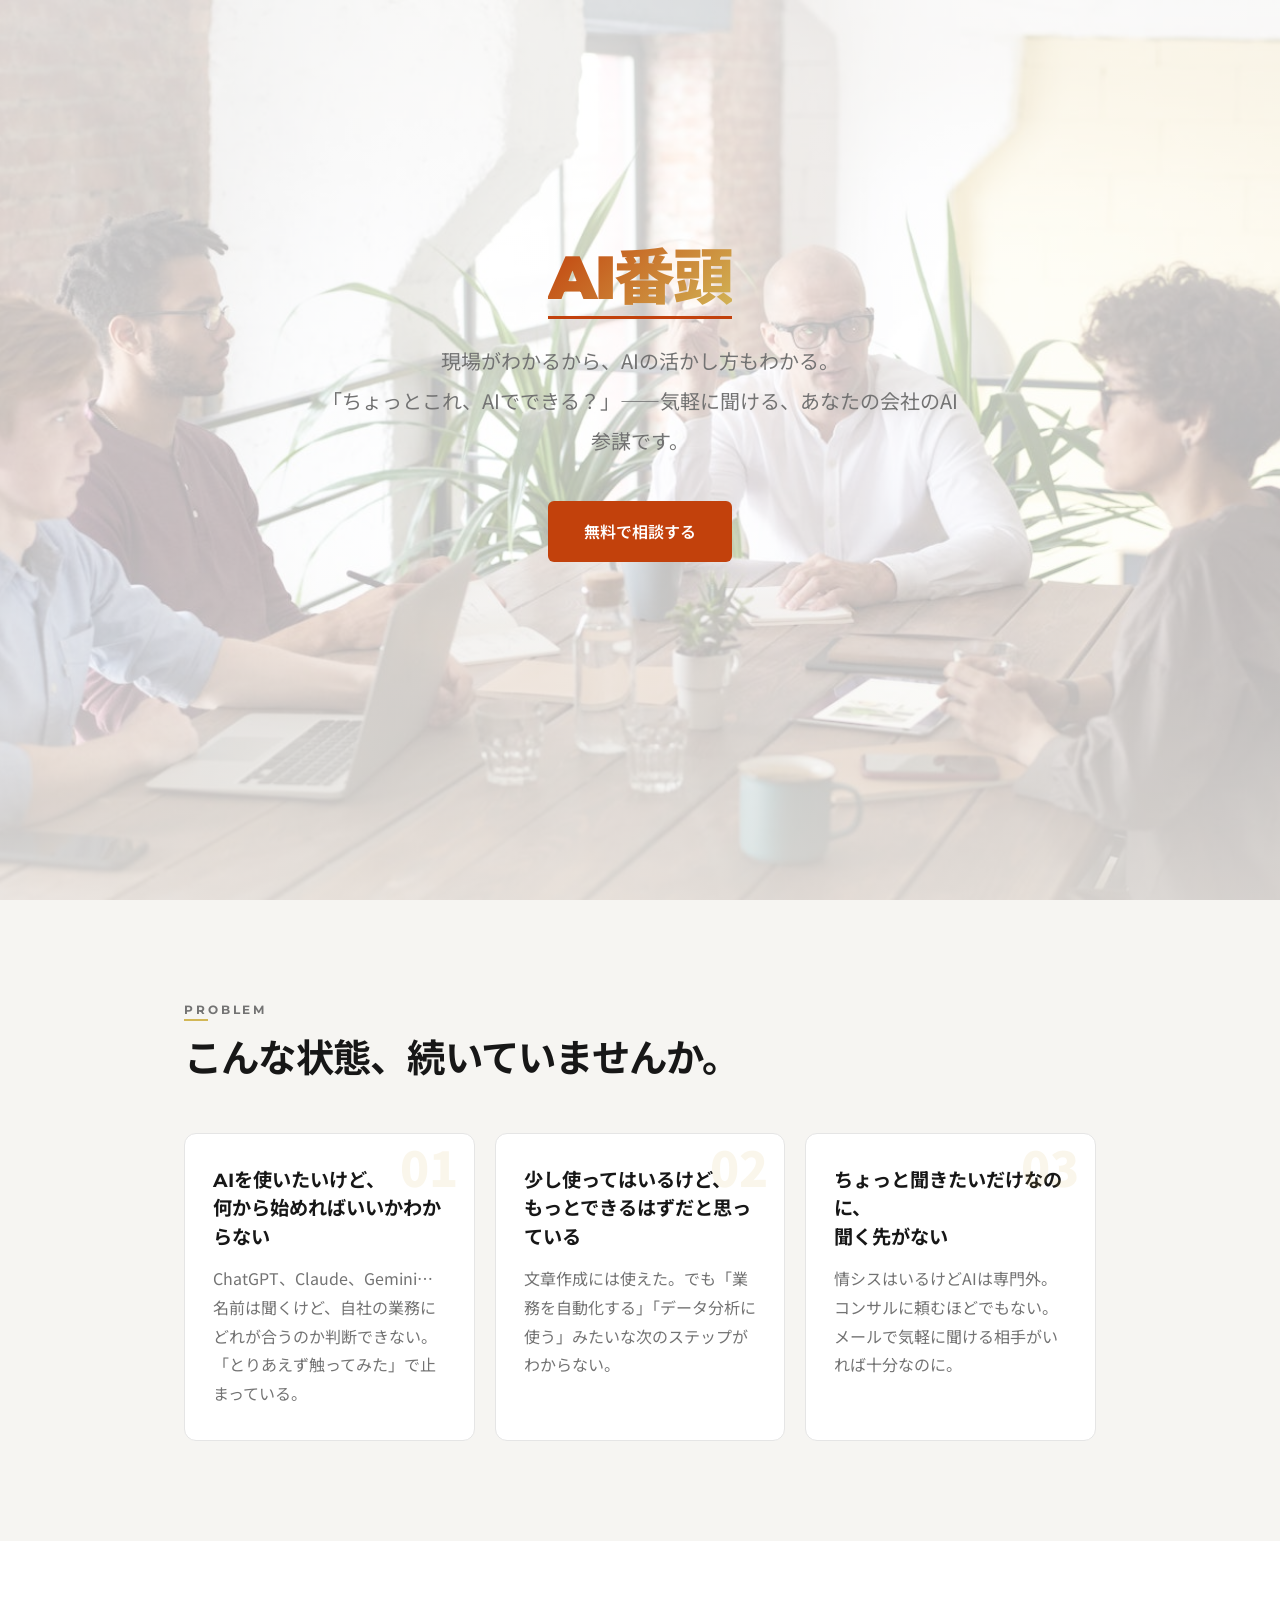
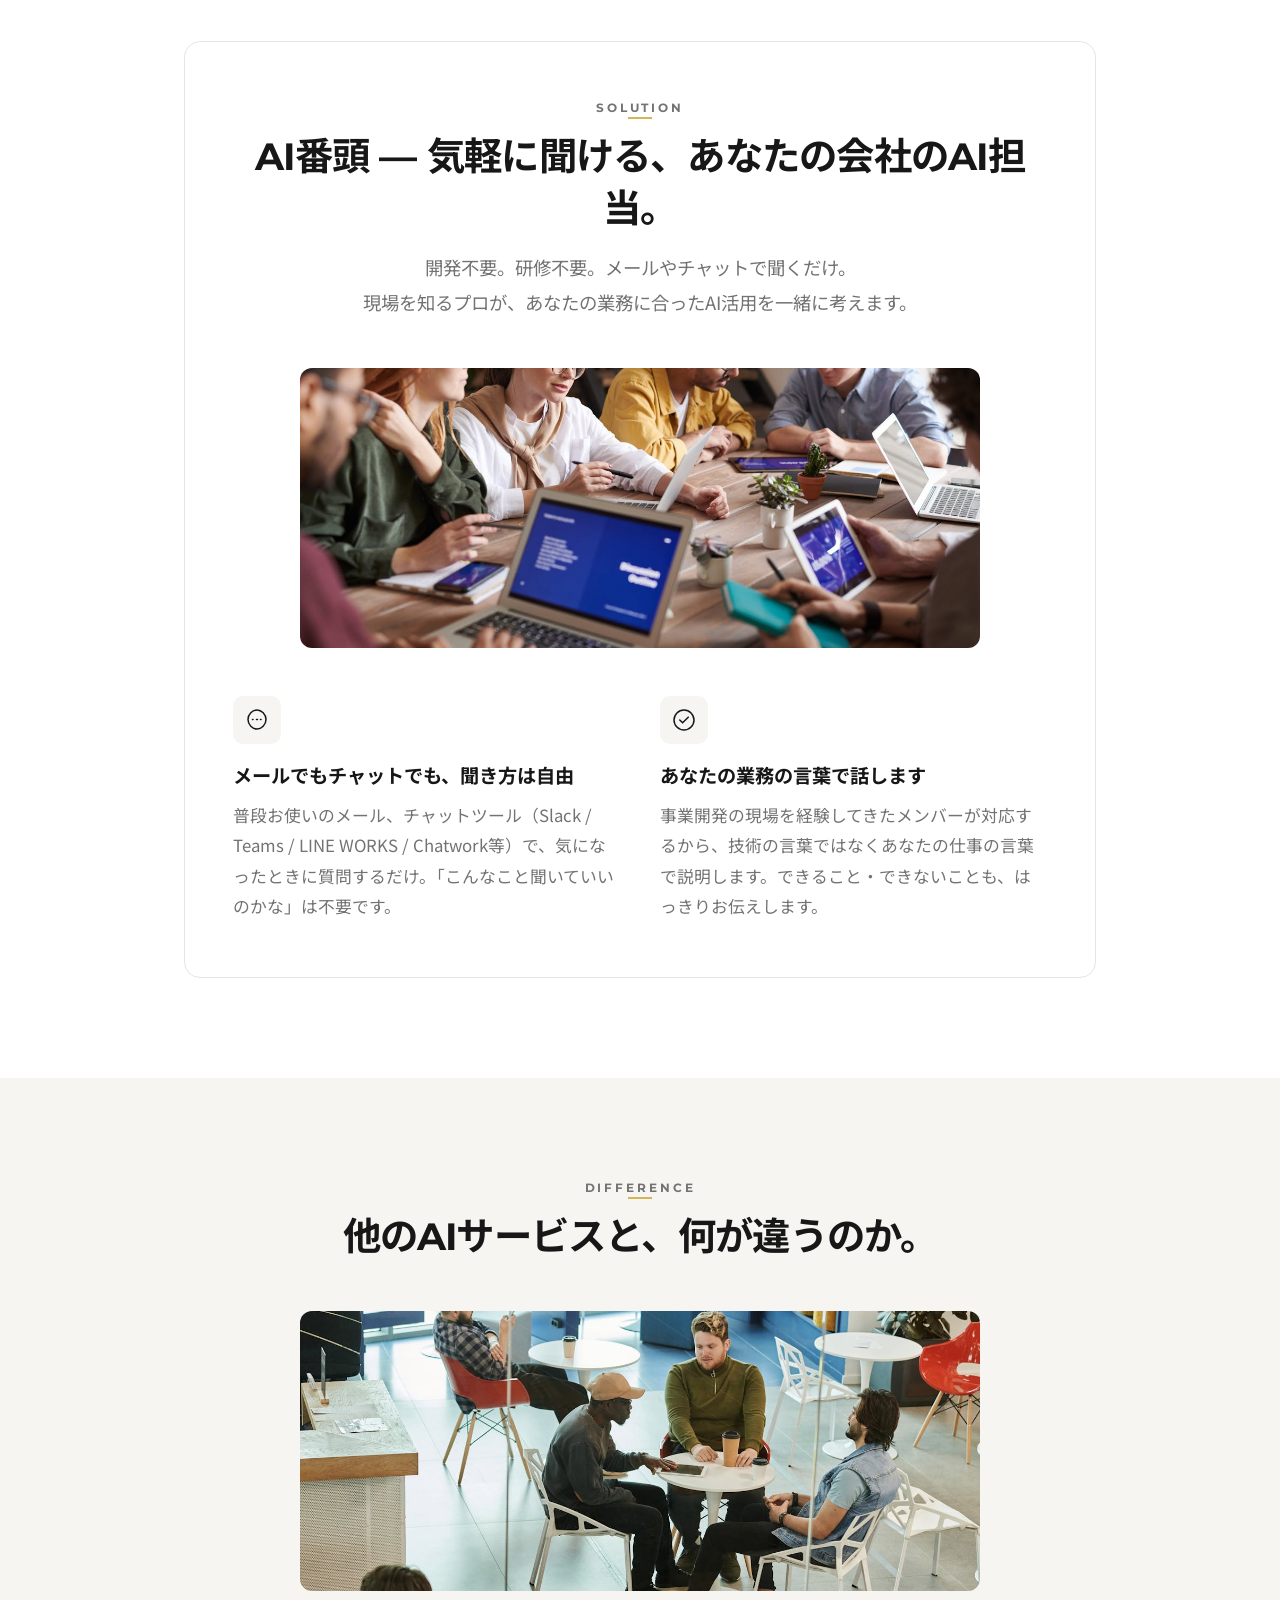
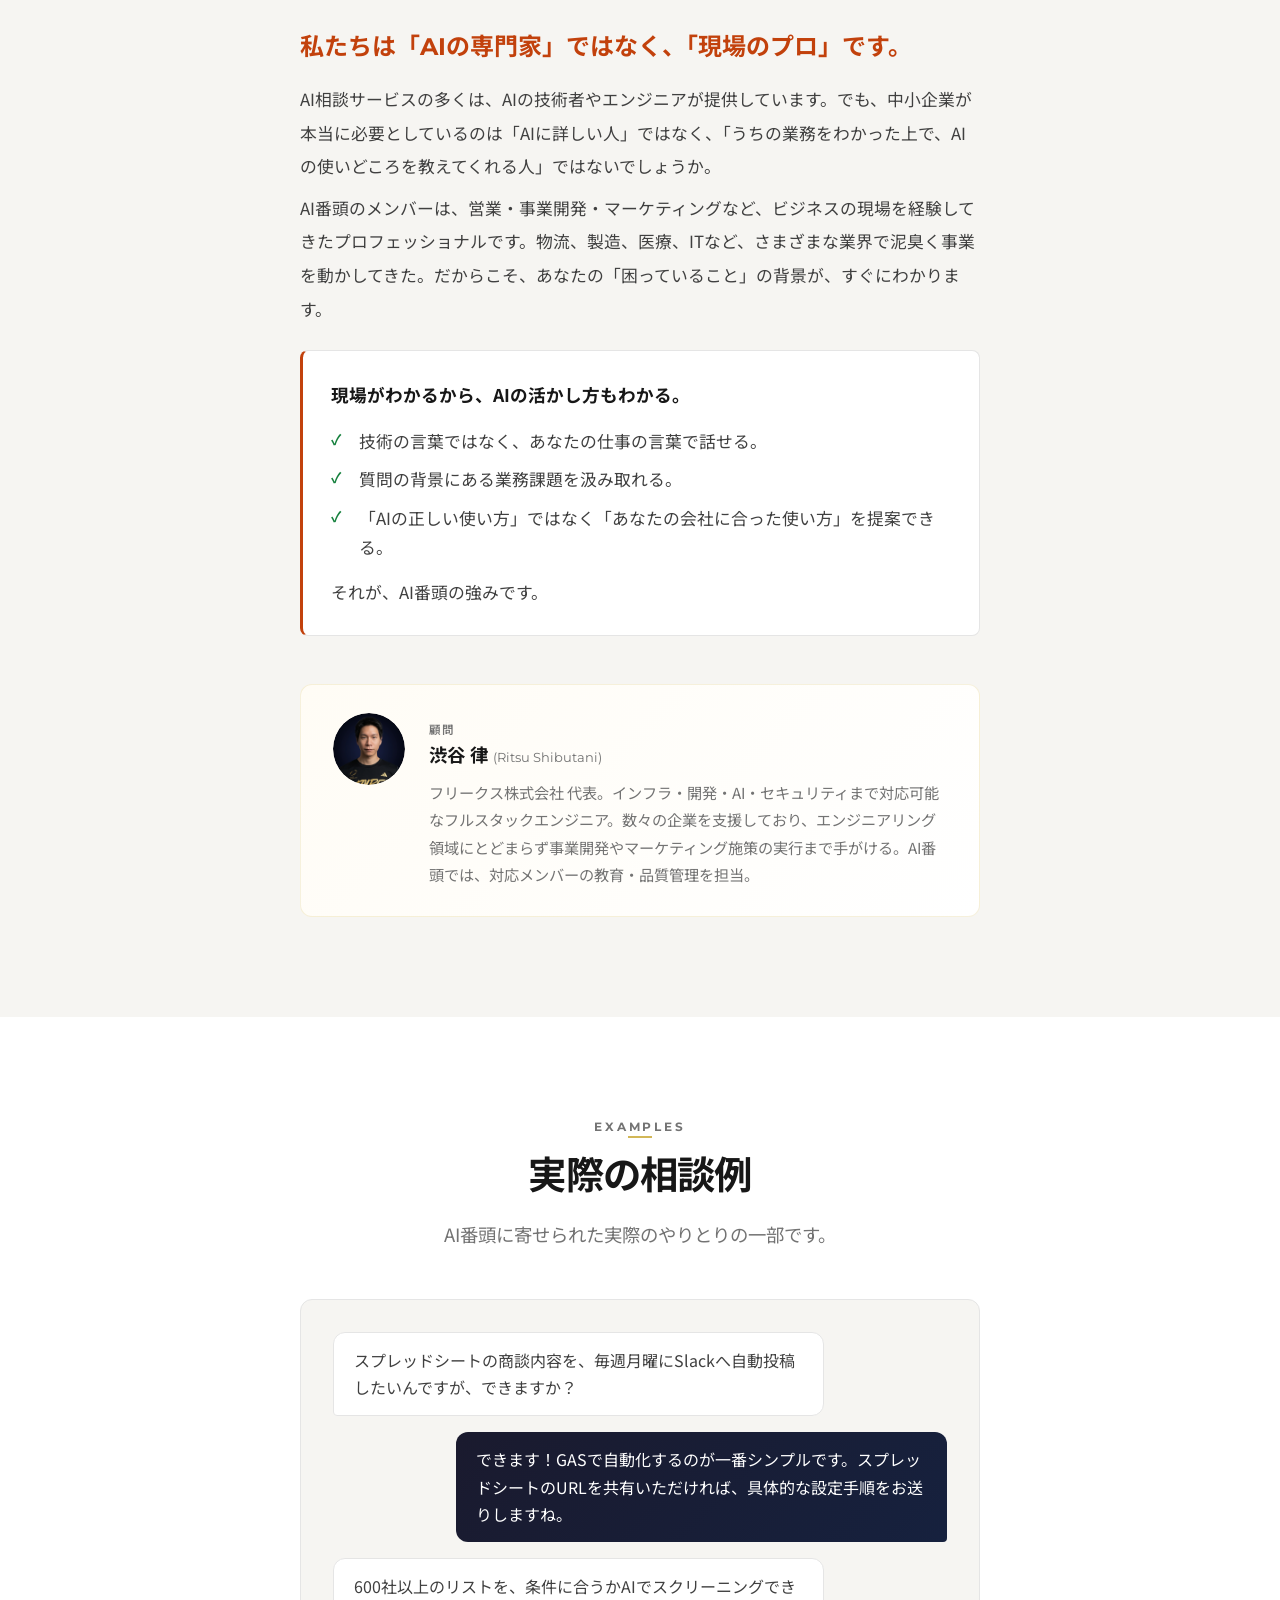
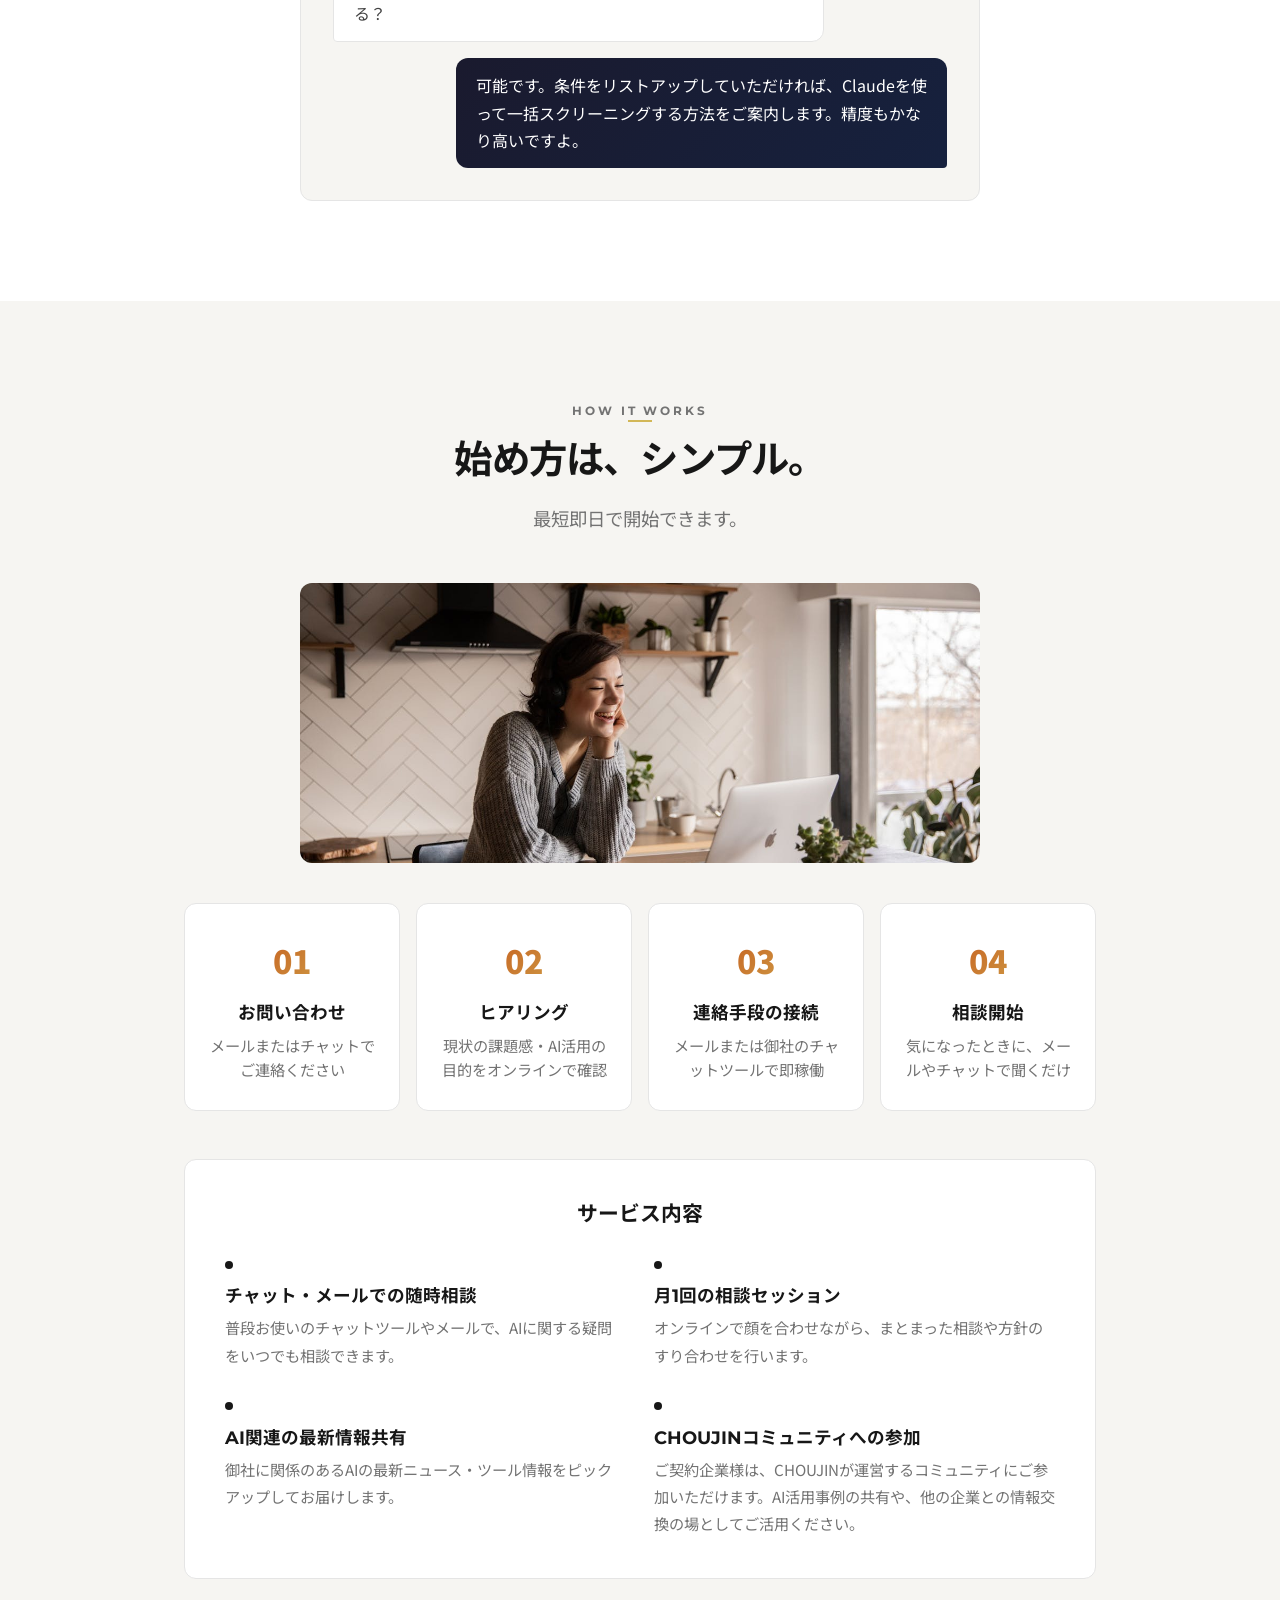
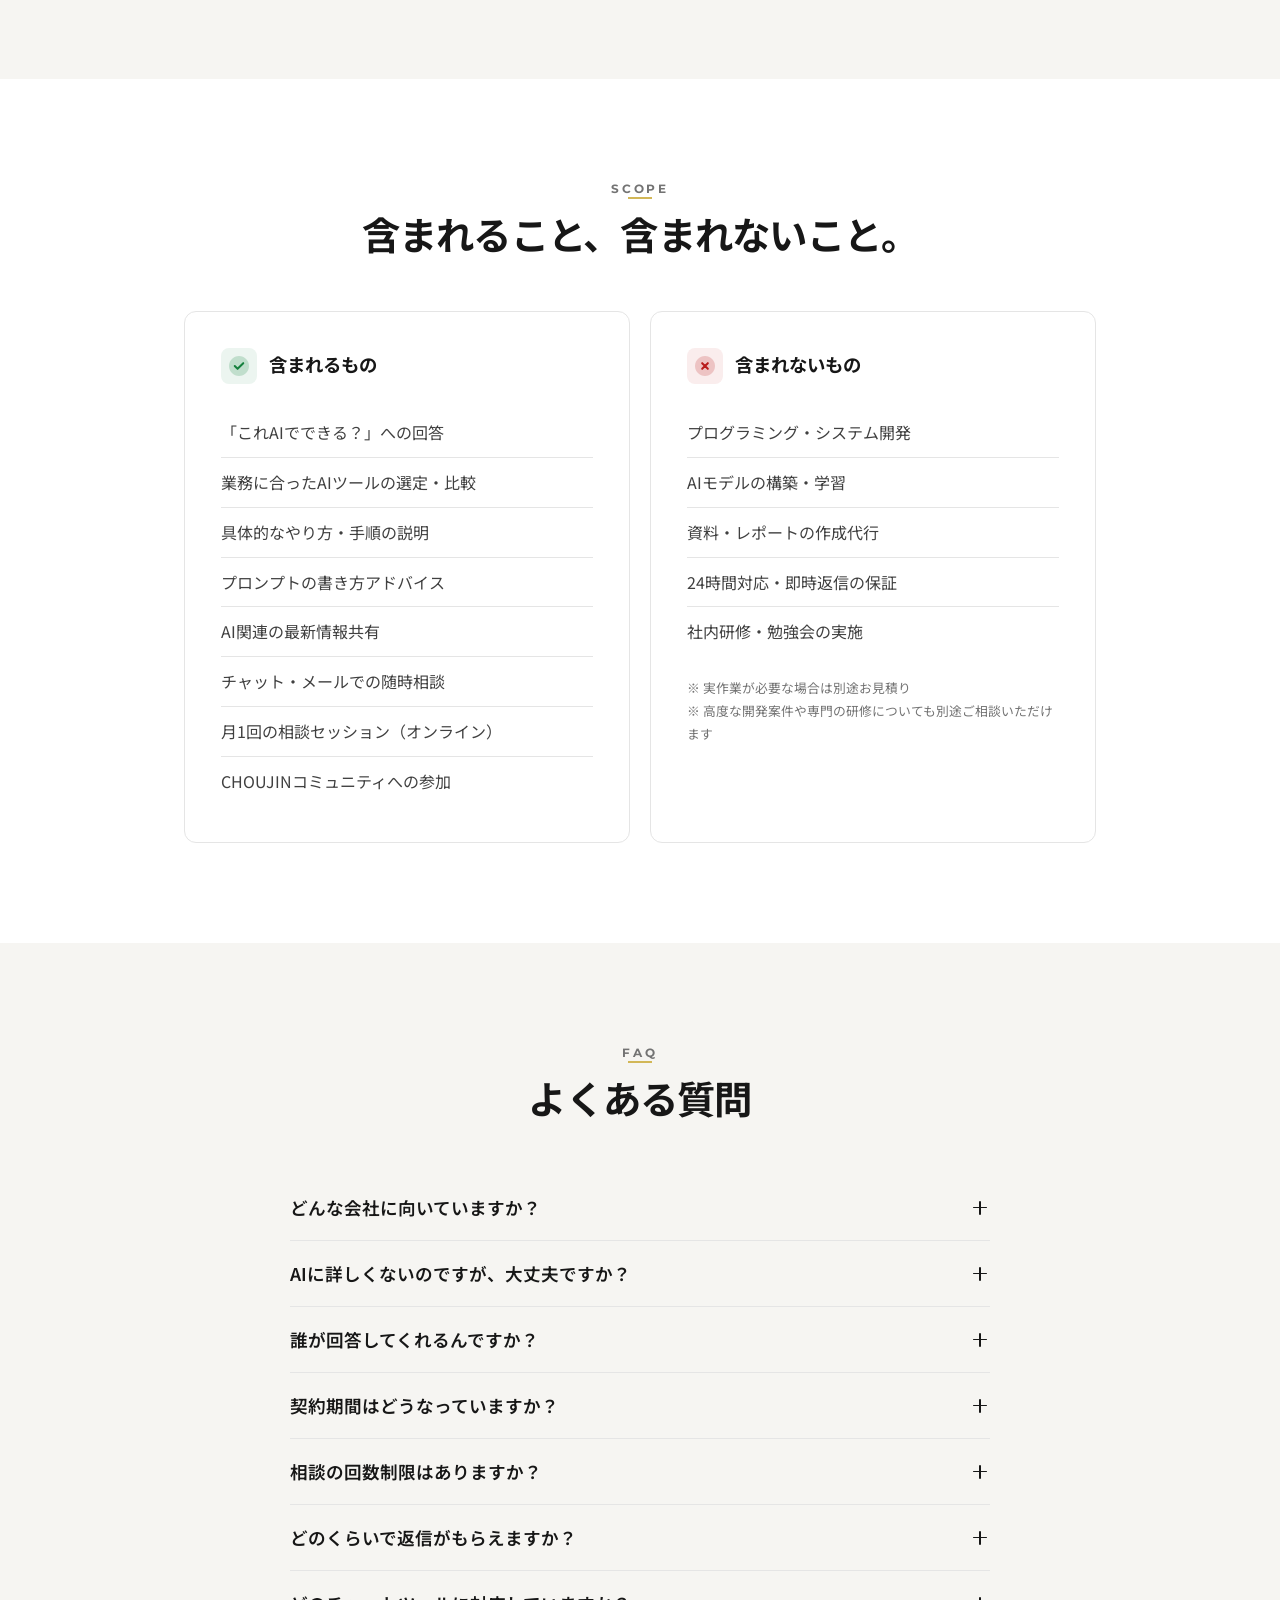
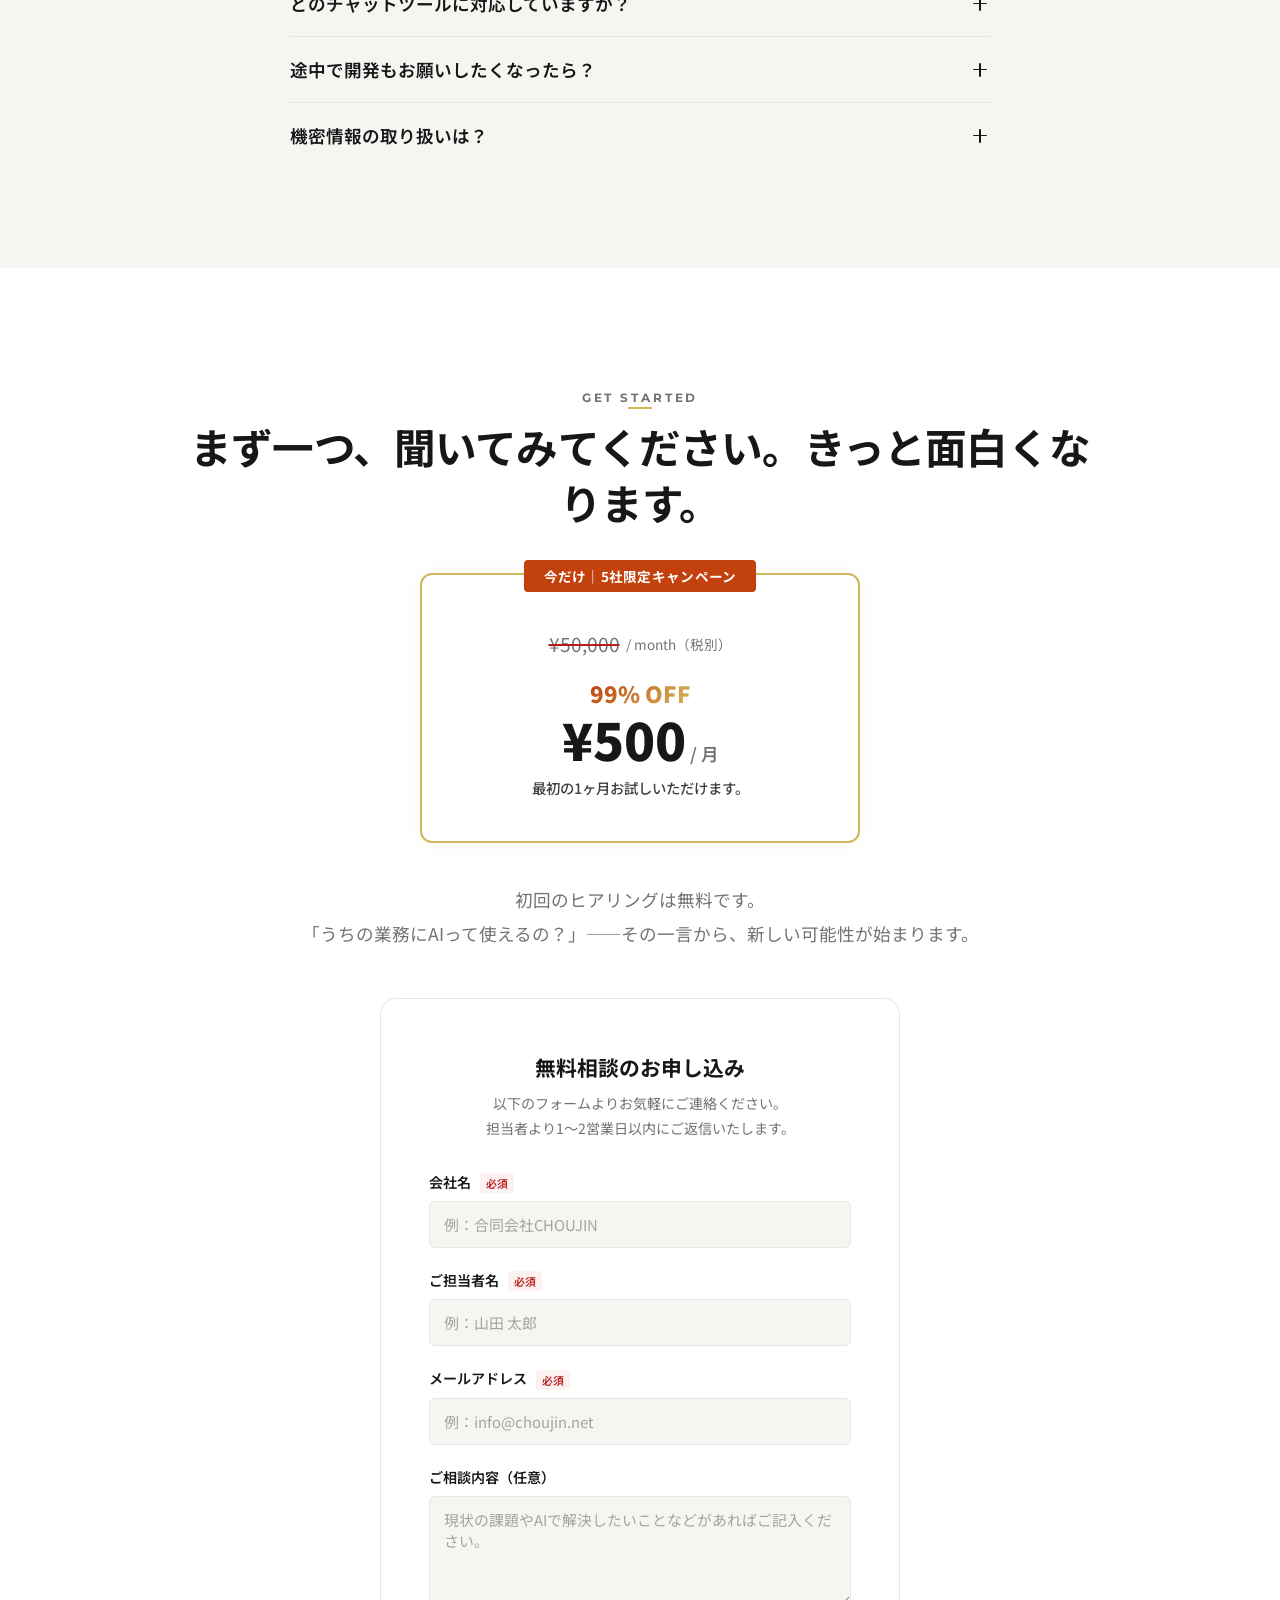
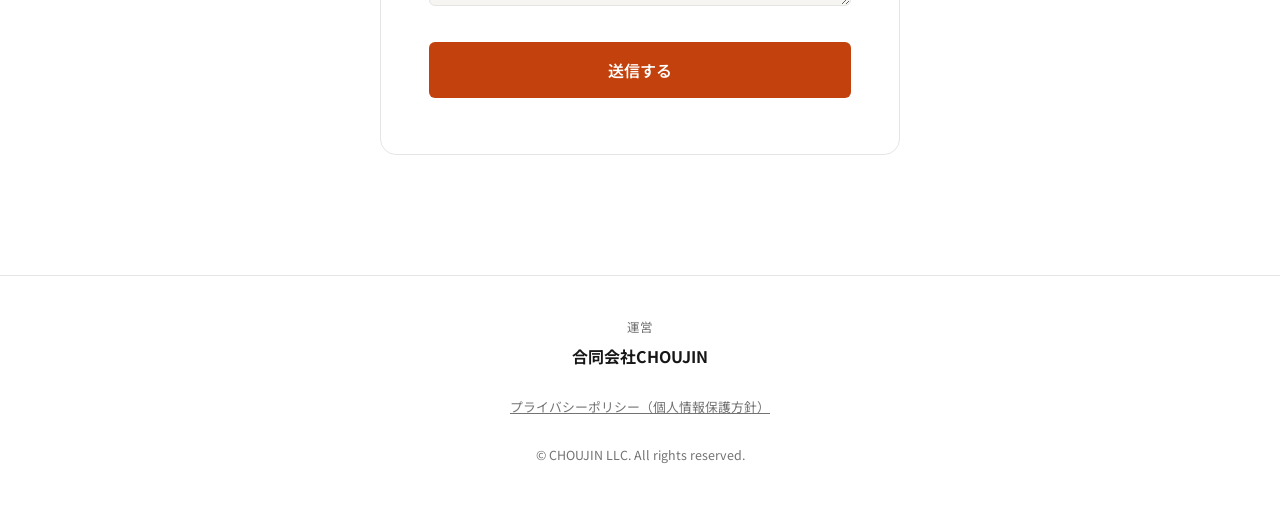
==== commit 04491e13: "feat: CHOUJINトンマナ統一 — ブランドカラー・写真・コピーを刷新 - ゴールドアクセント(#d2b757)追加、セクションラベルにMontserrat+金線装飾 - text-gradi" ====
--- a/index.html
+++ b/index.html
@@ -37,7 +37,7 @@
     <link rel="preconnect" href="https://fonts.googleapis.com">
     <link rel="preconnect" href="https://fonts.gstatic.com" crossorigin>
     <link
-        href="https://fonts.googleapis.com/css2?family=Inter:wght@400;500;600&family=Outfit:wght@400;600;700;800&family=Noto+Sans+JP:wght@400;500;700;900&display=swap"
+        href="https://fonts.googleapis.com/css2?family=Inter:wght@400;500;600&family=Montserrat:wght@400;600;700;800&family=Noto+Sans+JP:wght@400;500;700;900&display=swap"
         rel="stylesheet">
 
     <!-- CSS -->
@@ -68,7 +68,7 @@
     <section class="hero reveal active" id="hero">
         <div class="container hero-content">
             <h1 class="hero-title"><span class="text-gradient">AI番頭</span></h1>
-            <p class="hero-subtitle">現場がわかるから、AIの活かし方もわかる。<br>事業開発のプロに、気軽に聞けるAI相談サービスです。</p>
+            <p class="hero-subtitle">現場がわかるから、AIの活かし方もわかる。<br>「ちょっとこれ、AIでできる？」——気軽に聞ける、あなたの会社のAI参謀です。</p>
             <div class="hero-cta">
                 <a href="#consultation-form" class="btn btn-primary" id="hero-cta-btn">無料で相談する</a>
             </div>
@@ -460,7 +460,7 @@
     <section class="cta reveal" id="cta">
         <div class="container text-center">
             <span class="section-label align-center">GET STARTED</span>
-            <h2 class="cta-title">まずは、聞いてみてください。</h2>
+            <h2 class="cta-title">まず一つ、聞いてみてください。きっと面白くなります。</h2>
 
             <div class="price-box glass-panel has-campaign">
                 <div class="campaign-header">
@@ -477,7 +477,7 @@
                 </div>
             </div>
 
-            <p class="cta-sub">初回のヒアリングは無料です。<br>「うちの業務にAIって使えるの？」——そんな疑問から、お気軽にどうぞ。</p>
+            <p class="cta-sub">初回のヒアリングは無料です。<br>「うちの業務にAIって使えるの？」——その一言から、新しい可能性が始まります。</p>
 
             <div class="inline-form-container glass-container text-left mt-5" id="form-section">
                 <div class="modal-header">
--- a/css/style.css
+++ b/css/style.css
@@ -9,6 +9,8 @@
   --accent: #171717;
   --accent-warm: #c2410c;
   --accent-warm-hover: #9a3412;
+  --accent-gold: #d2b757;
+  --accent-gold-soft: rgba(210, 183, 87, 0.08);
 
   --border: #e5e5e5;
   --border-strong: #d4d4d4;
@@ -21,7 +23,7 @@
   --shadow-lg: 0 8px 30px rgba(0,0,0,0.08);
 
   --font-sans: 'Noto Sans JP', 'Inter', sans-serif;
-  --font-display: 'Noto Sans JP', 'Inter', sans-serif;
+  --font-display: 'Montserrat', 'Noto Sans JP', 'Inter', sans-serif;
 
   --section-padding: 100px;
   --transition-base: all 0.25s ease;
@@ -182,11 +184,10 @@
 
 /* Remove AI-ish gradient text — just use accent color */
 .text-gradient {
-  color: var(--accent-warm);
-  background: none;
-  -webkit-background-clip: unset;
-  -webkit-text-fill-color: unset;
-  background-clip: unset;
+  background: linear-gradient(135deg, var(--accent-warm) 0%, var(--accent-gold) 100%);
+  -webkit-background-clip: text;
+  -webkit-text-fill-color: transparent;
+  background-clip: text;
 }
 
 a {
@@ -283,10 +284,13 @@
 
 .section-label {
   display: block;
+  font-family: 'Montserrat', sans-serif;
   font-size: 0.72rem;
-  font-weight: 600;
-  letter-spacing: 0.2em;
-  color: var(--text-muted);
+  font-weight: 700;
+  letter-spacing: 0.25em;
+  color: var(--text-muted);
+  position: relative;
+  padding-bottom: 12px;
   margin-bottom: 12px;
   text-transform: uppercase;
   /* Remove pill background */
@@ -295,8 +299,23 @@
   border-radius: 0;
 }
 
+.section-label::after {
+  content: '';
+  position: absolute;
+  bottom: 0;
+  left: 0;
+  width: 24px;
+  height: 2px;
+  background: var(--accent-gold);
+}
+
 .section-label.align-center {
   text-align: center;
+}
+
+.section-label.align-center::after {
+  left: 50%;
+  transform: translateX(-50%);
 }
 
 .section-title {
@@ -382,7 +401,12 @@
   position: absolute;
   top: 0; left: 0;
   width: 100%; height: 100%;
-  background: rgba(255, 255, 255, 0.75);
+  background: linear-gradient(
+    180deg,
+    rgba(255, 255, 255, 0.80) 0%,
+    rgba(255, 255, 255, 0.70) 60%,
+    rgba(245, 243, 239, 0.85) 100%
+  );
   z-index: 1;
 }
 
@@ -402,7 +426,10 @@
 
 /* Override gradient text in hero */
 .hero-title .text-gradient {
-  color: var(--text-main);
+  background: linear-gradient(135deg, var(--accent-warm) 0%, var(--accent-gold) 100%);
+  -webkit-background-clip: text;
+  -webkit-text-fill-color: transparent;
+  background-clip: text;
   border-bottom: 3px solid var(--accent-warm);
   padding-bottom: 2px;
 }
@@ -455,7 +482,7 @@
 .problem-num {
   font-size: 3rem;
   font-weight: 900;
-  color: rgba(0, 0, 0, 0.04);
+  color: rgba(210, 183, 87, 0.12);
   position: absolute;
   top: 8px; right: 16px;
   line-height: 1;
@@ -617,6 +644,8 @@
   margin-left: auto;
   margin-right: auto;
   border-radius: 12px;
+  background: linear-gradient(135deg, #fffcf5 0%, #ffffff 100%);
+  border: 1px solid rgba(210, 183, 87, 0.2);
 }
 
 .profile-card-horizontal .profile-avatar {
@@ -703,7 +732,7 @@
   align-self: flex-end;
   border-radius: 12px;
   border-bottom-right-radius: 4px;
-  background: var(--text-main);
+  background: linear-gradient(135deg, #1a1a2e 0%, #16213e 100%);
   border: none;
   color: #fff;
 }
@@ -968,7 +997,8 @@
 }
 
 .has-campaign {
-  border: 2px solid var(--accent-warm);
+  border: 2px solid var(--accent-gold);
+  box-shadow: 0 0 20px rgba(210, 183, 87, 0.08);
 }
 
 .campaign-header {
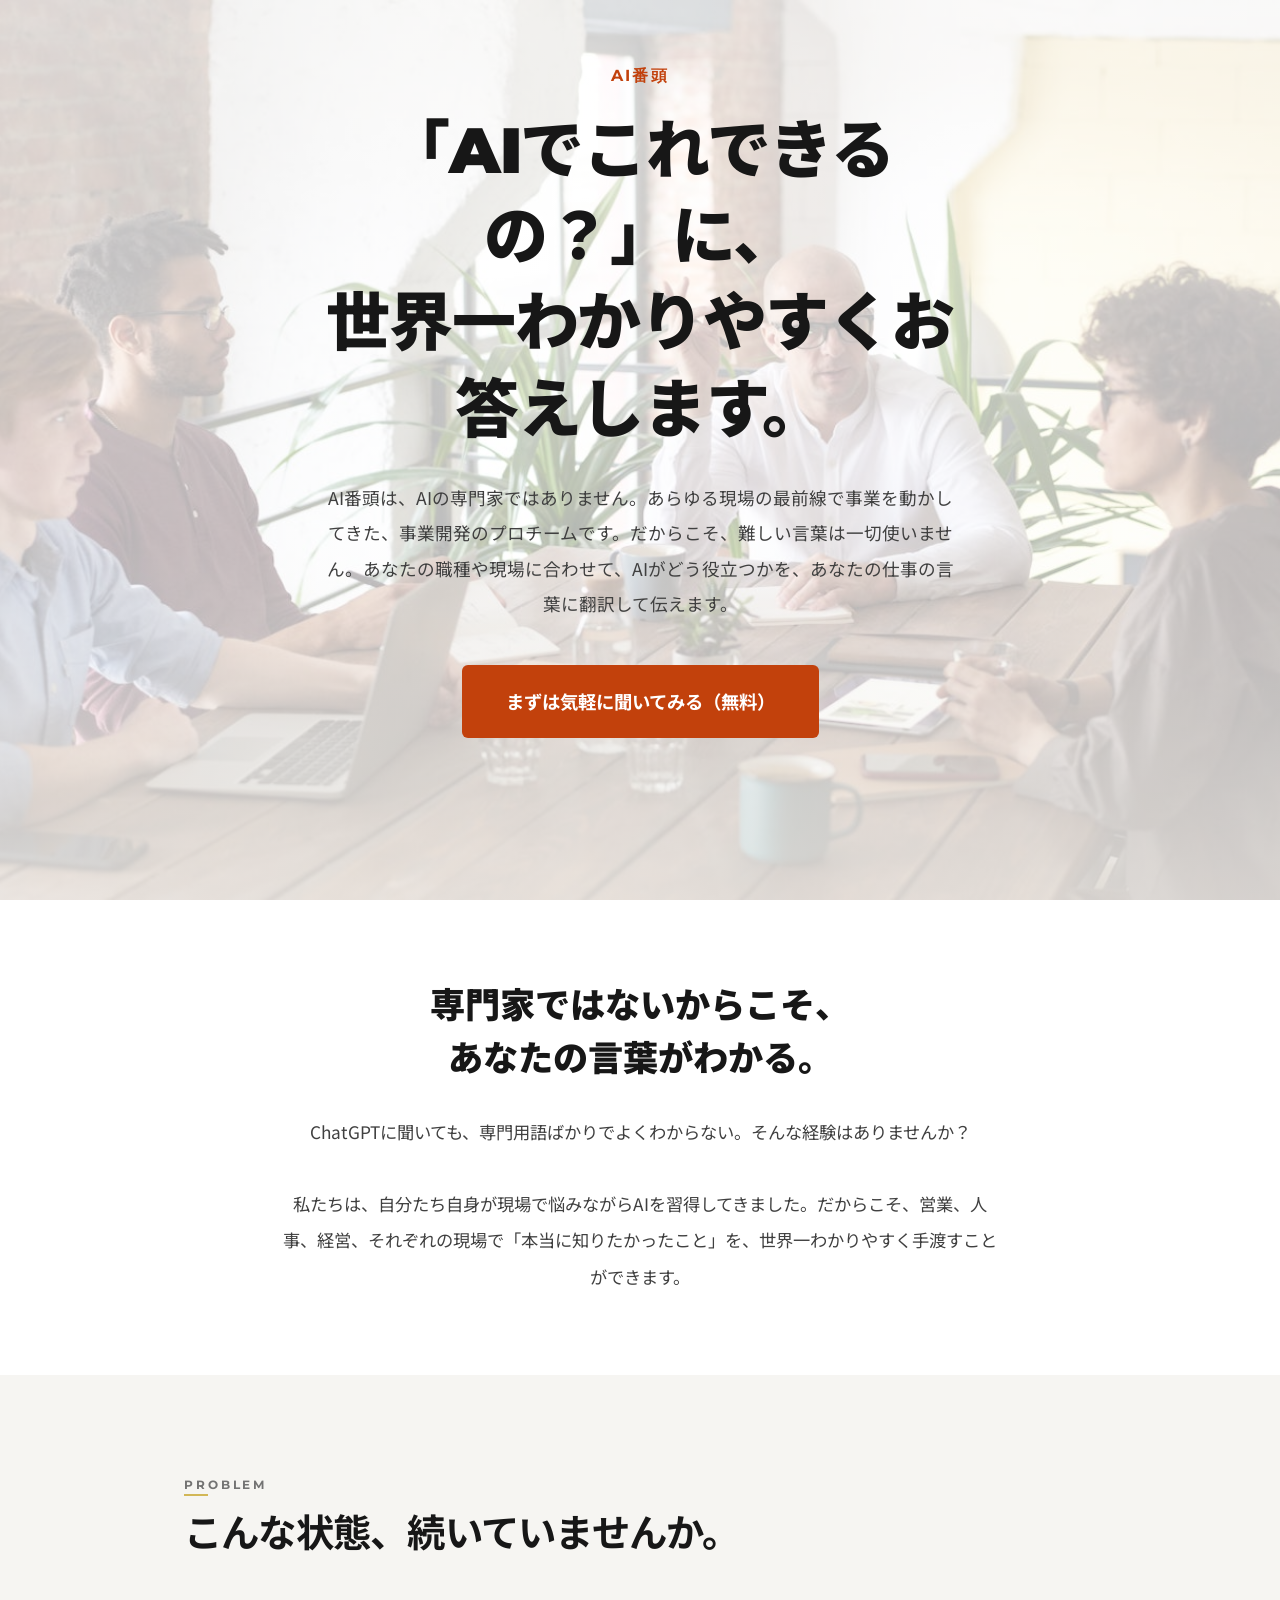
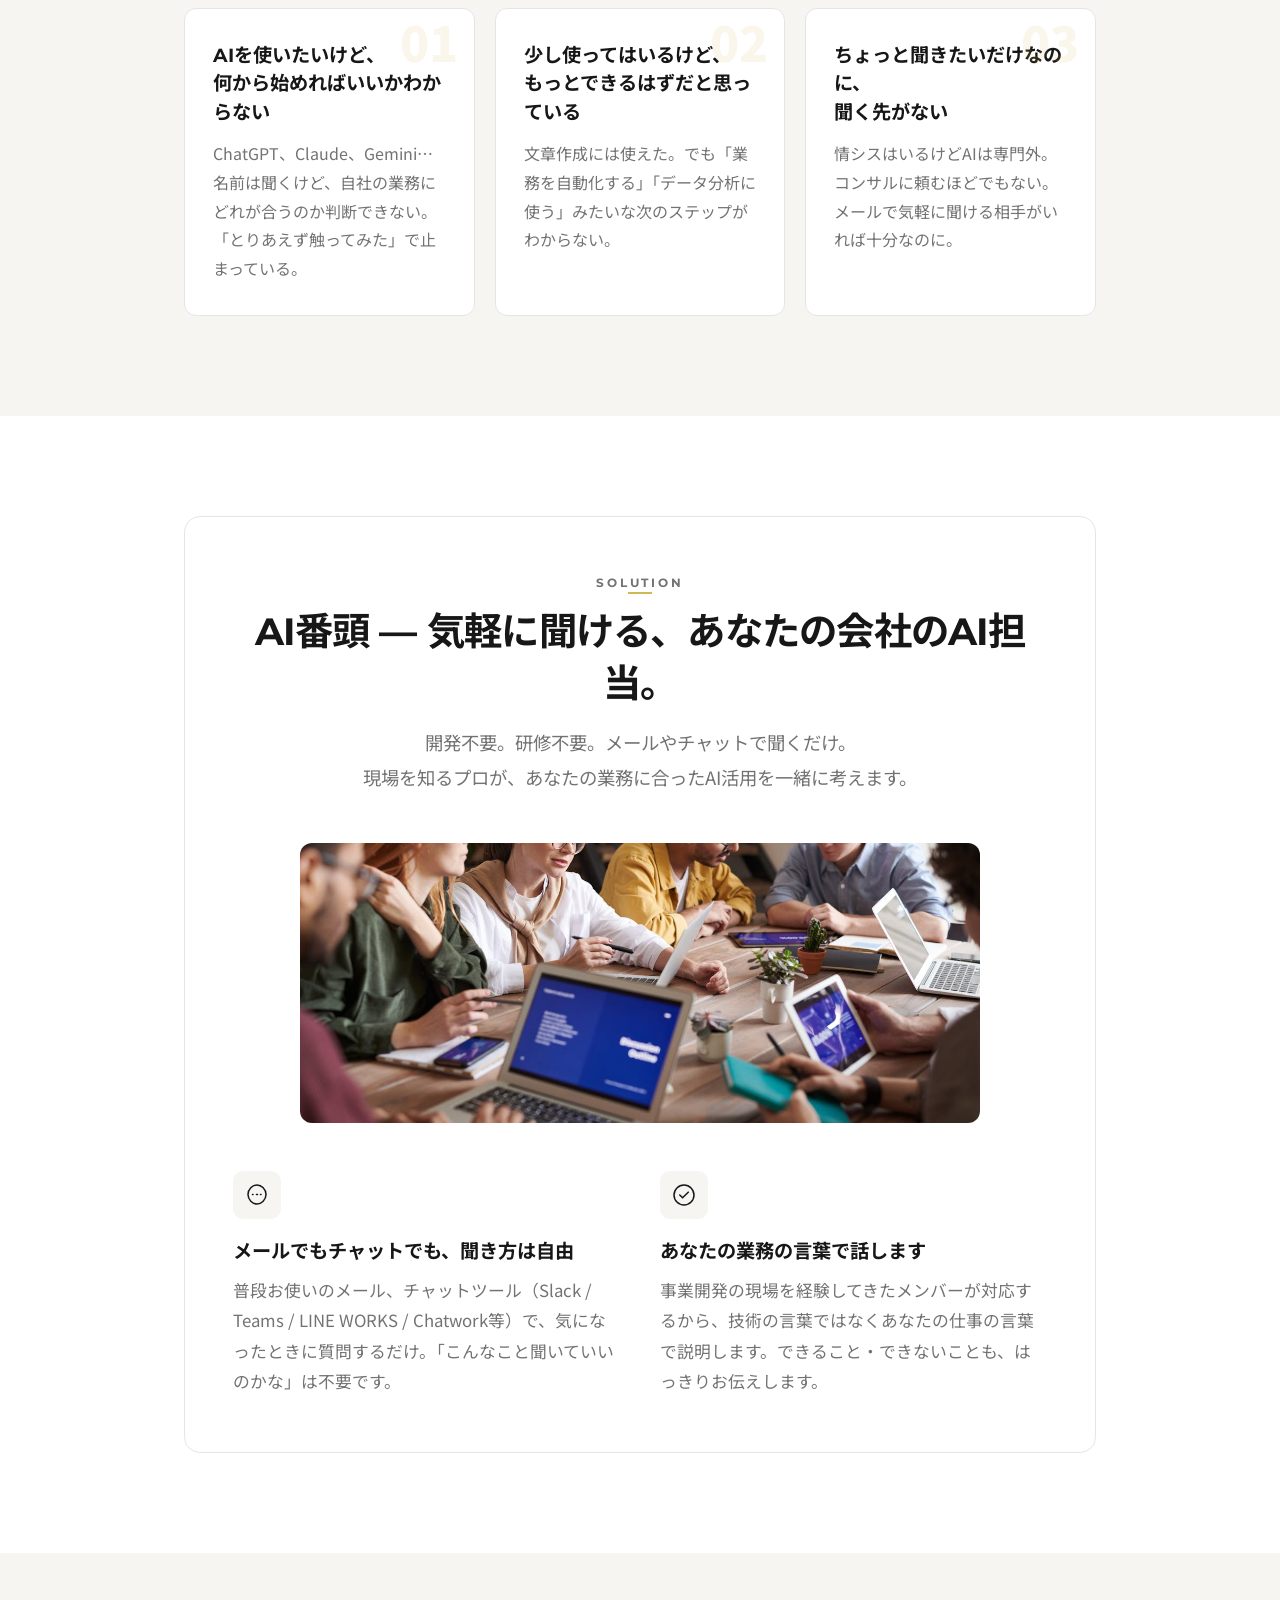
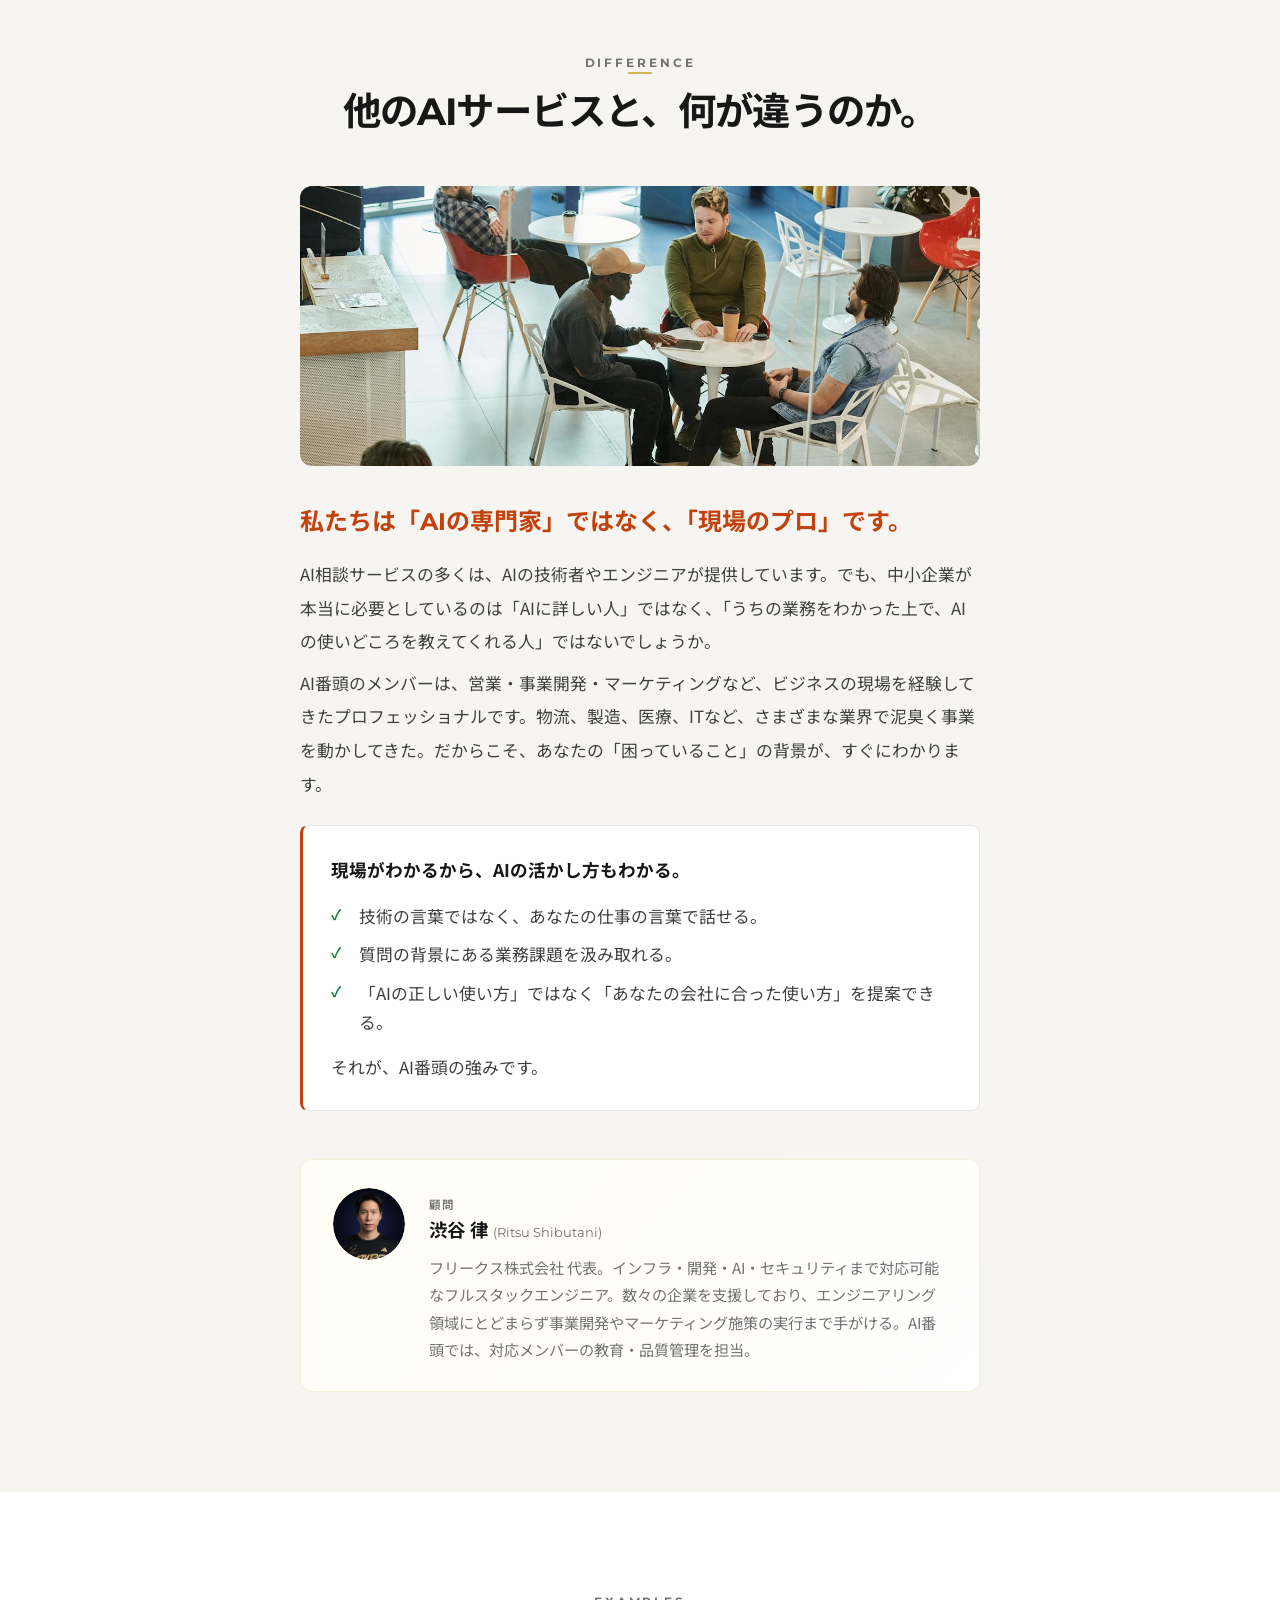
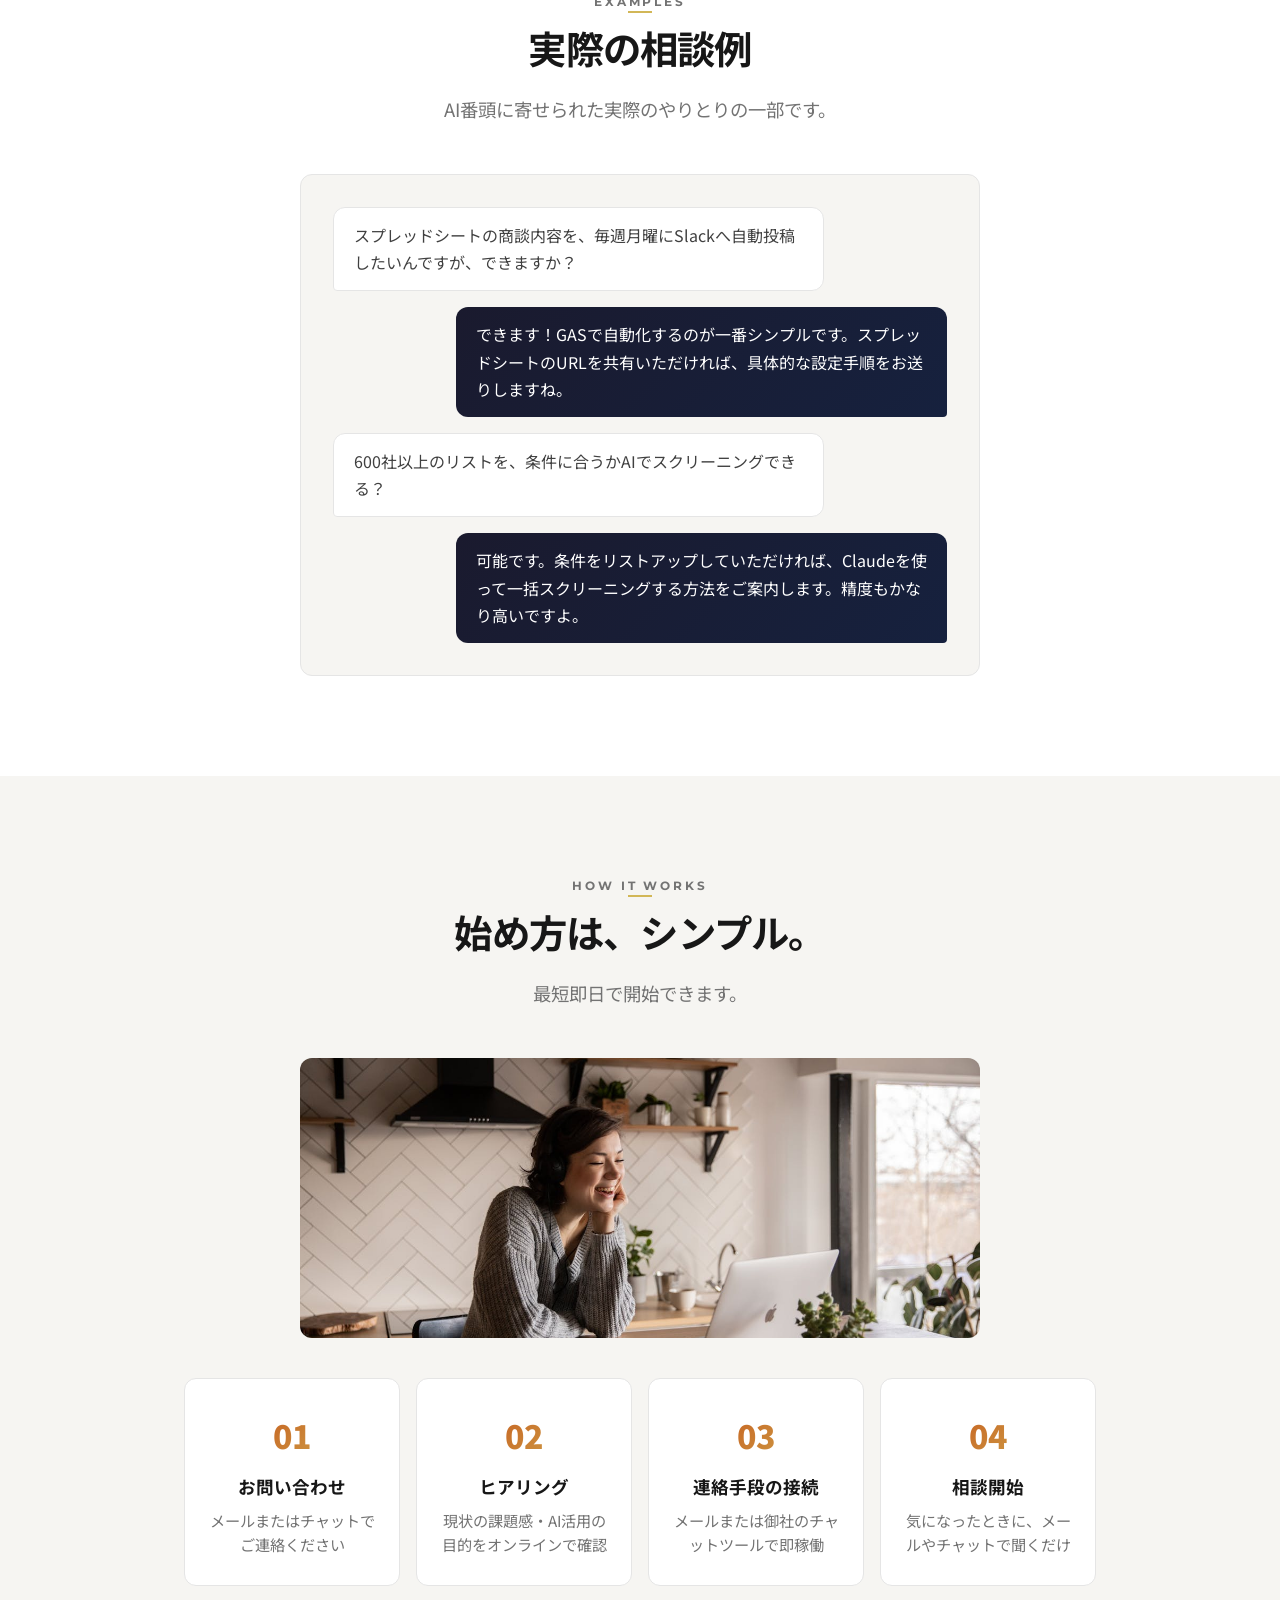
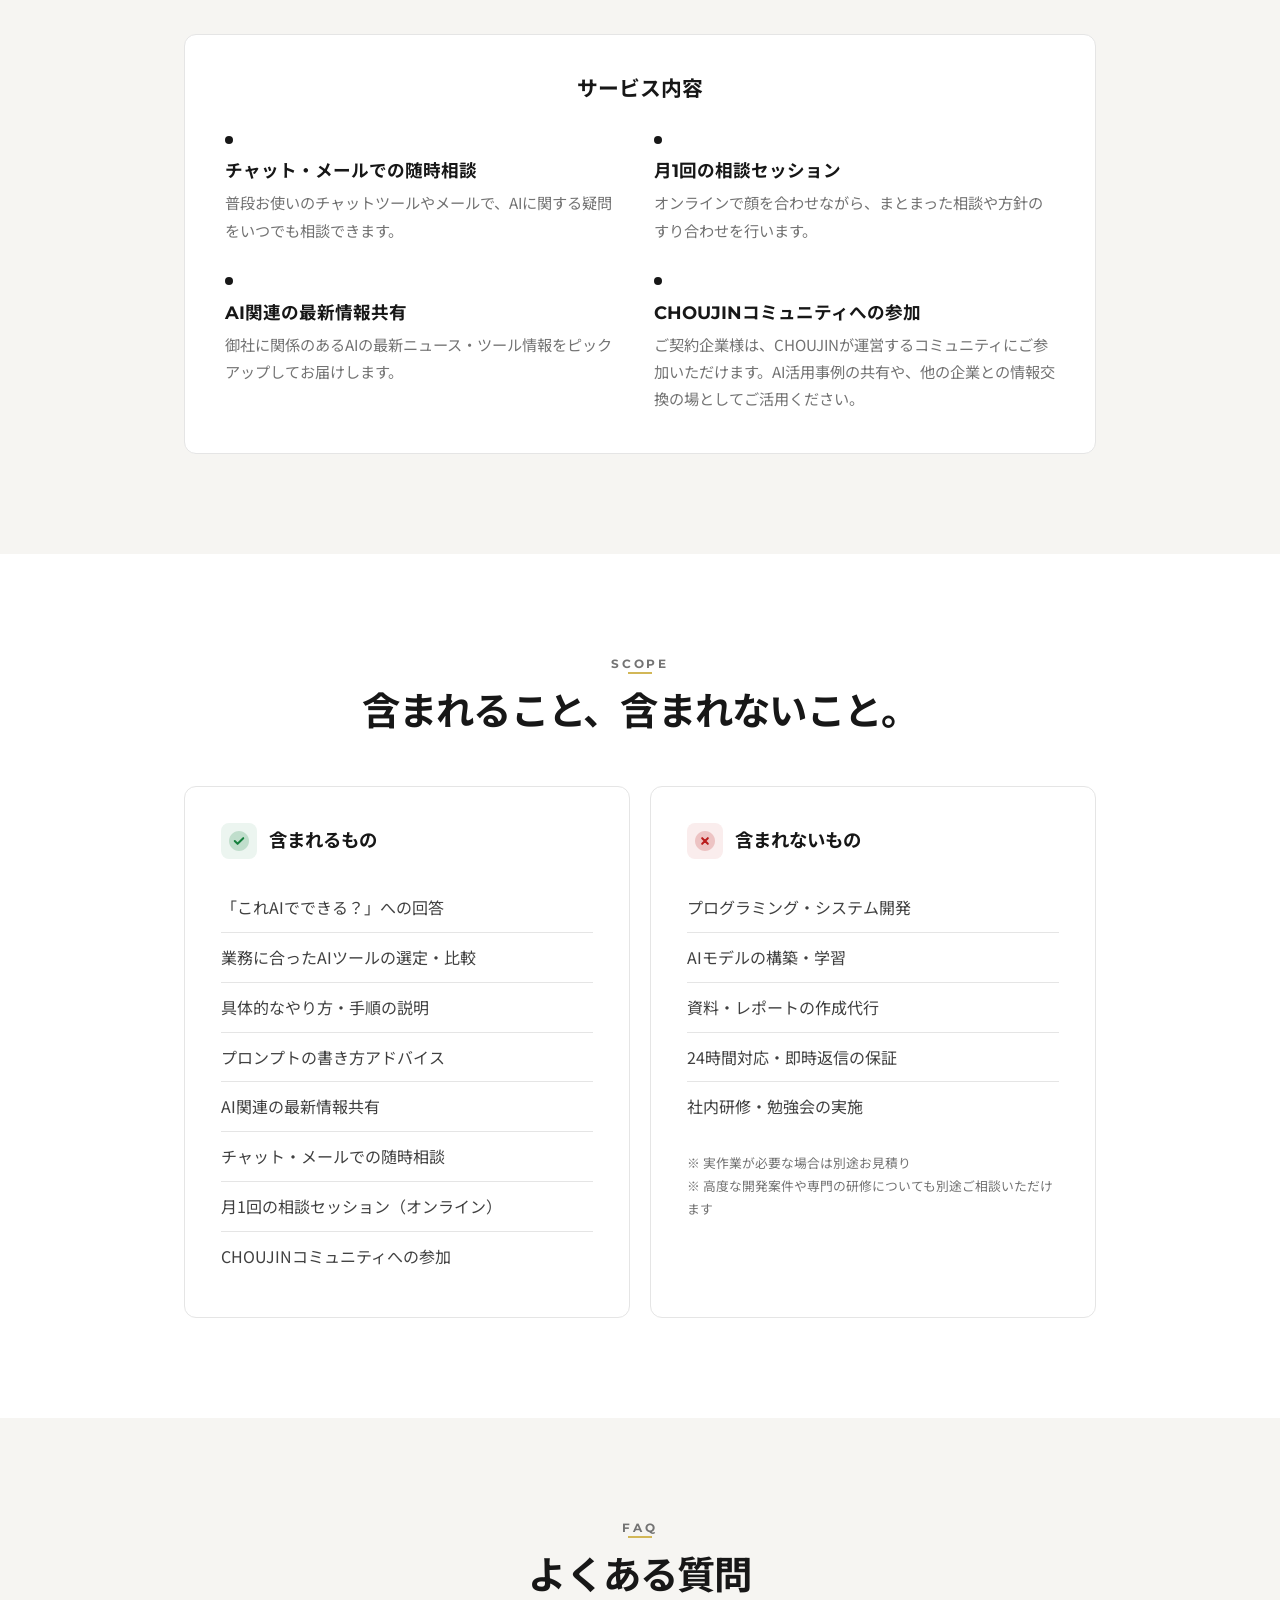
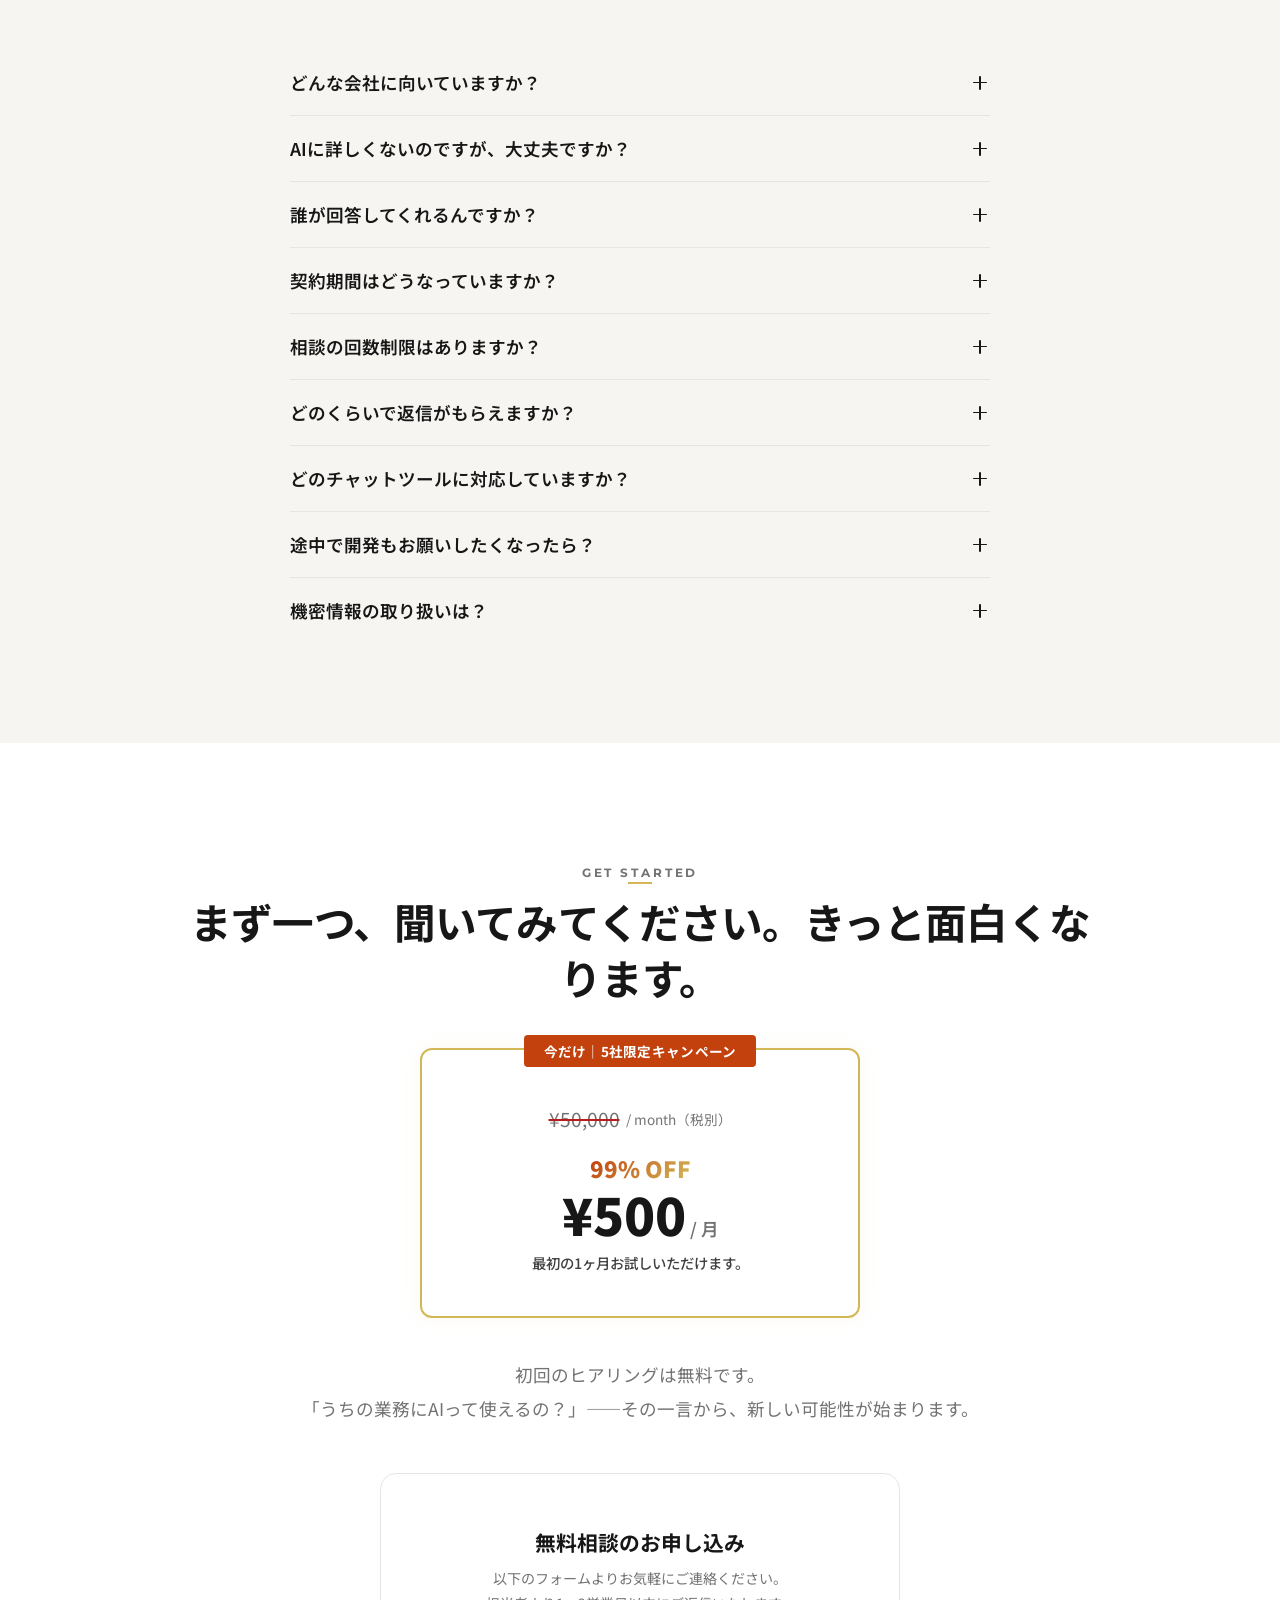
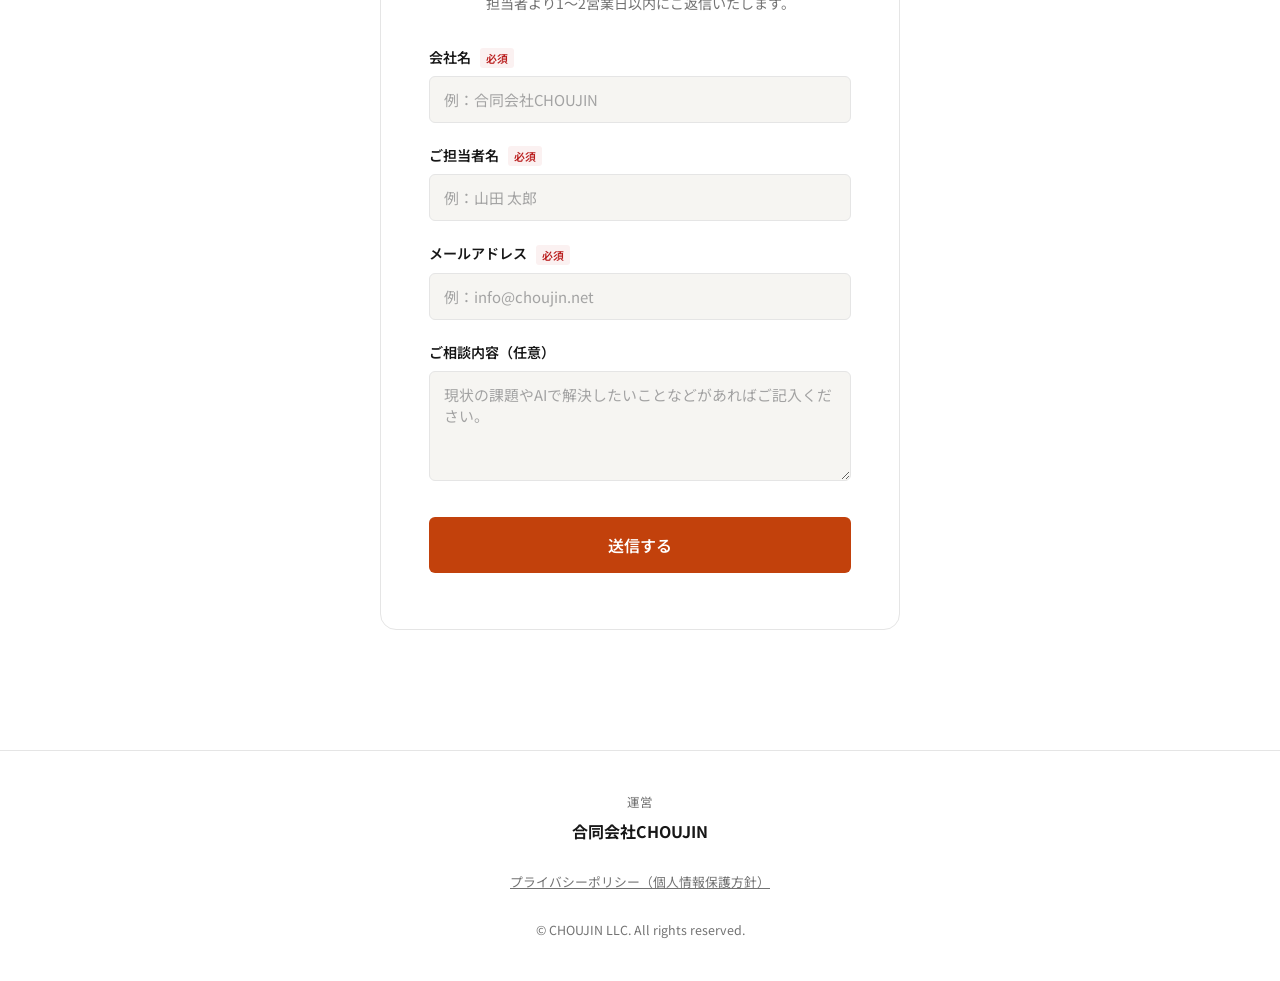
==== commit 01936a55: "feat: Hero刷新 — メインコピー大型化・サブコピー書き換え・スタンスセクション追加 - メインコピーを「AIでこれできるの？」に、世界一わかりやすくお答えします。に変更 - サブコピーを事業" ====
--- a/index.html
+++ b/index.html
@@ -67,14 +67,25 @@
     <!-- Hero Section -->
     <section class="hero reveal active" id="hero">
         <div class="container hero-content">
-            <h1 class="hero-title"><span class="text-gradient">AI番頭</span></h1>
-            <p class="hero-subtitle">現場がわかるから、AIの活かし方もわかる。<br>「ちょっとこれ、AIでできる？」——気軽に聞ける、あなたの会社のAI参謀です。</p>
+            <p class="hero-label">AI番頭</p>
+            <h1 class="hero-title">「AIでこれできるの？」に、<br>世界一わかりやすくお答えします。</h1>
+            <p class="hero-subtitle">AI番頭は、AIの専門家ではありません。あらゆる現場の最前線で事業を動かしてきた、事業開発のプロチームです。だからこそ、難しい言葉は一切使いません。あなたの職種や現場に合わせて、AIがどう役立つかを、あなたの仕事の言葉に翻訳して伝えます。</p>
             <div class="hero-cta">
-                <a href="#consultation-form" class="btn btn-primary" id="hero-cta-btn">無料で相談する</a>
+                <a href="#consultation-form" class="btn btn-primary btn-large" id="hero-cta-btn">まずは気軽に聞いてみる（無料）</a>
             </div>
         </div>
         <div class="hero-bg-image"></div>
         <div class="hero-bg-overlay"></div>
+    </section>
+
+    <!-- Stance Section -->
+    <section class="stance reveal" id="stance">
+        <div class="container">
+            <div class="stance-inner">
+                <h2 class="stance-title">専門家ではないからこそ、<br>あなたの言葉がわかる。</h2>
+                <p class="stance-text">ChatGPTに聞いても、専門用語ばかりでよくわからない。そんな経験はありませんか？<br><br>私たちは、自分たち自身が現場で悩みながらAIを習得してきました。だからこそ、営業、人事、経営、それぞれの現場で「本当に知りたかったこと」を、世界一わかりやすく手渡すことができます。</p>
+            </div>
+        </div>
     </section>
 
     <!-- Problem Section -->
--- a/css/style.css
+++ b/css/style.css
@@ -416,40 +416,72 @@
   max-width: 700px;
 }
 
+.hero-label {
+  font-family: 'Montserrat', sans-serif;
+  font-size: 1rem;
+  font-weight: 700;
+  letter-spacing: 0.15em;
+  color: var(--accent-warm);
+  margin-bottom: 16px;
+}
+
 .hero-title {
-  font-size: clamp(2.5rem, 5.5vw, 3.8rem);
-  letter-spacing: -0.03em;
-  margin-bottom: 24px;
+  font-size: clamp(2.2rem, 5vw, 4.2rem);
+  letter-spacing: -0.02em;
+  margin-bottom: 28px;
   font-weight: 900;
-  line-height: 1.3;
-}
-
-/* Override gradient text in hero */
-.hero-title .text-gradient {
-  background: linear-gradient(135deg, var(--accent-warm) 0%, var(--accent-gold) 100%);
-  -webkit-background-clip: text;
-  -webkit-text-fill-color: transparent;
-  background-clip: text;
-  border-bottom: 3px solid var(--accent-warm);
-  padding-bottom: 2px;
+  line-height: 1.35;
+  color: var(--text-main);
 }
 
 .hero-subtitle {
-  font-size: clamp(1.05rem, 2vw, 1.25rem);
-  color: var(--text-muted);
-  margin-bottom: 40px;
+  font-size: clamp(0.95rem, 1.6vw, 1.1rem);
+  color: var(--text-secondary);
+  margin-bottom: 44px;
   line-height: 2;
+  max-width: 640px;
+  margin-left: auto;
+  margin-right: auto;
 }
 
 .hero-cta .btn {
-  padding: 16px 36px;
-  font-size: 1rem;
+  padding: 20px 44px;
+  font-size: 1.15rem;
+  font-weight: 700;
   background: var(--accent-warm);
   border-radius: 6px;
 }
 
 .hero-cta .btn:hover {
   background: var(--accent-warm-hover);
+}
+
+/* ===================================
+   Stance Section
+   =================================== */
+.stance {
+  padding: 80px 0;
+  background: var(--bg-main);
+}
+
+.stance-inner {
+  max-width: 720px;
+  margin: 0 auto;
+  text-align: center;
+}
+
+.stance-title {
+  font-size: clamp(1.6rem, 3.5vw, 2.2rem);
+  font-weight: 900;
+  line-height: 1.5;
+  margin-bottom: 28px;
+  color: var(--text-main);
+}
+
+.stance-text {
+  font-size: clamp(0.95rem, 1.5vw, 1.08rem);
+  color: var(--text-secondary);
+  line-height: 2.1;
 }
 
 /* ===================================
@@ -1268,7 +1300,9 @@
 @media (max-width: 600px) {
   :root { --section-padding: 72px; }
 
-  .hero-title { font-size: 2.4rem; }
+  .hero-title { font-size: 1.8rem; }
+  .hero-cta .btn { padding: 16px 32px; font-size: 1.05rem; }
+  .stance-title { font-size: 1.4rem; }
   .section-title { font-size: 1.7rem; }
   .steps-grid { grid-template-columns: 1fr; }
   .price-box { padding: 36px 24px; }
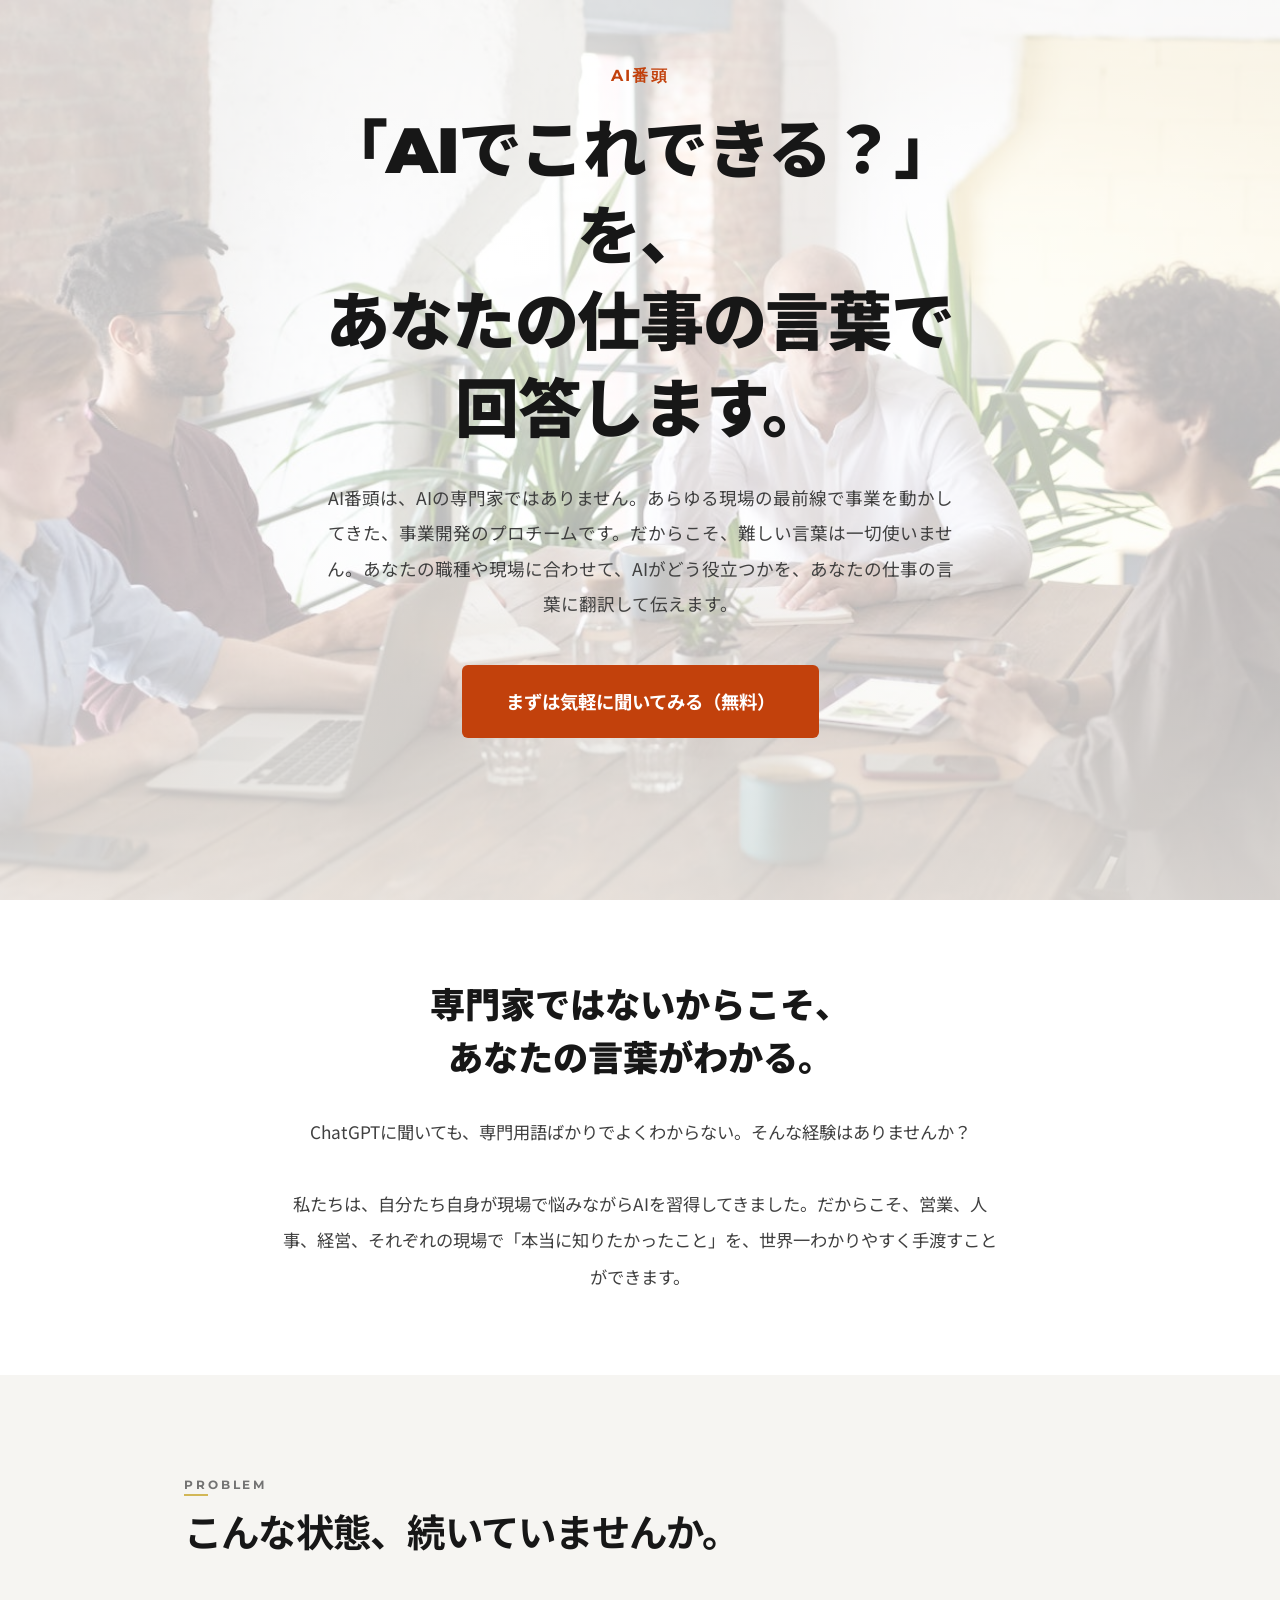
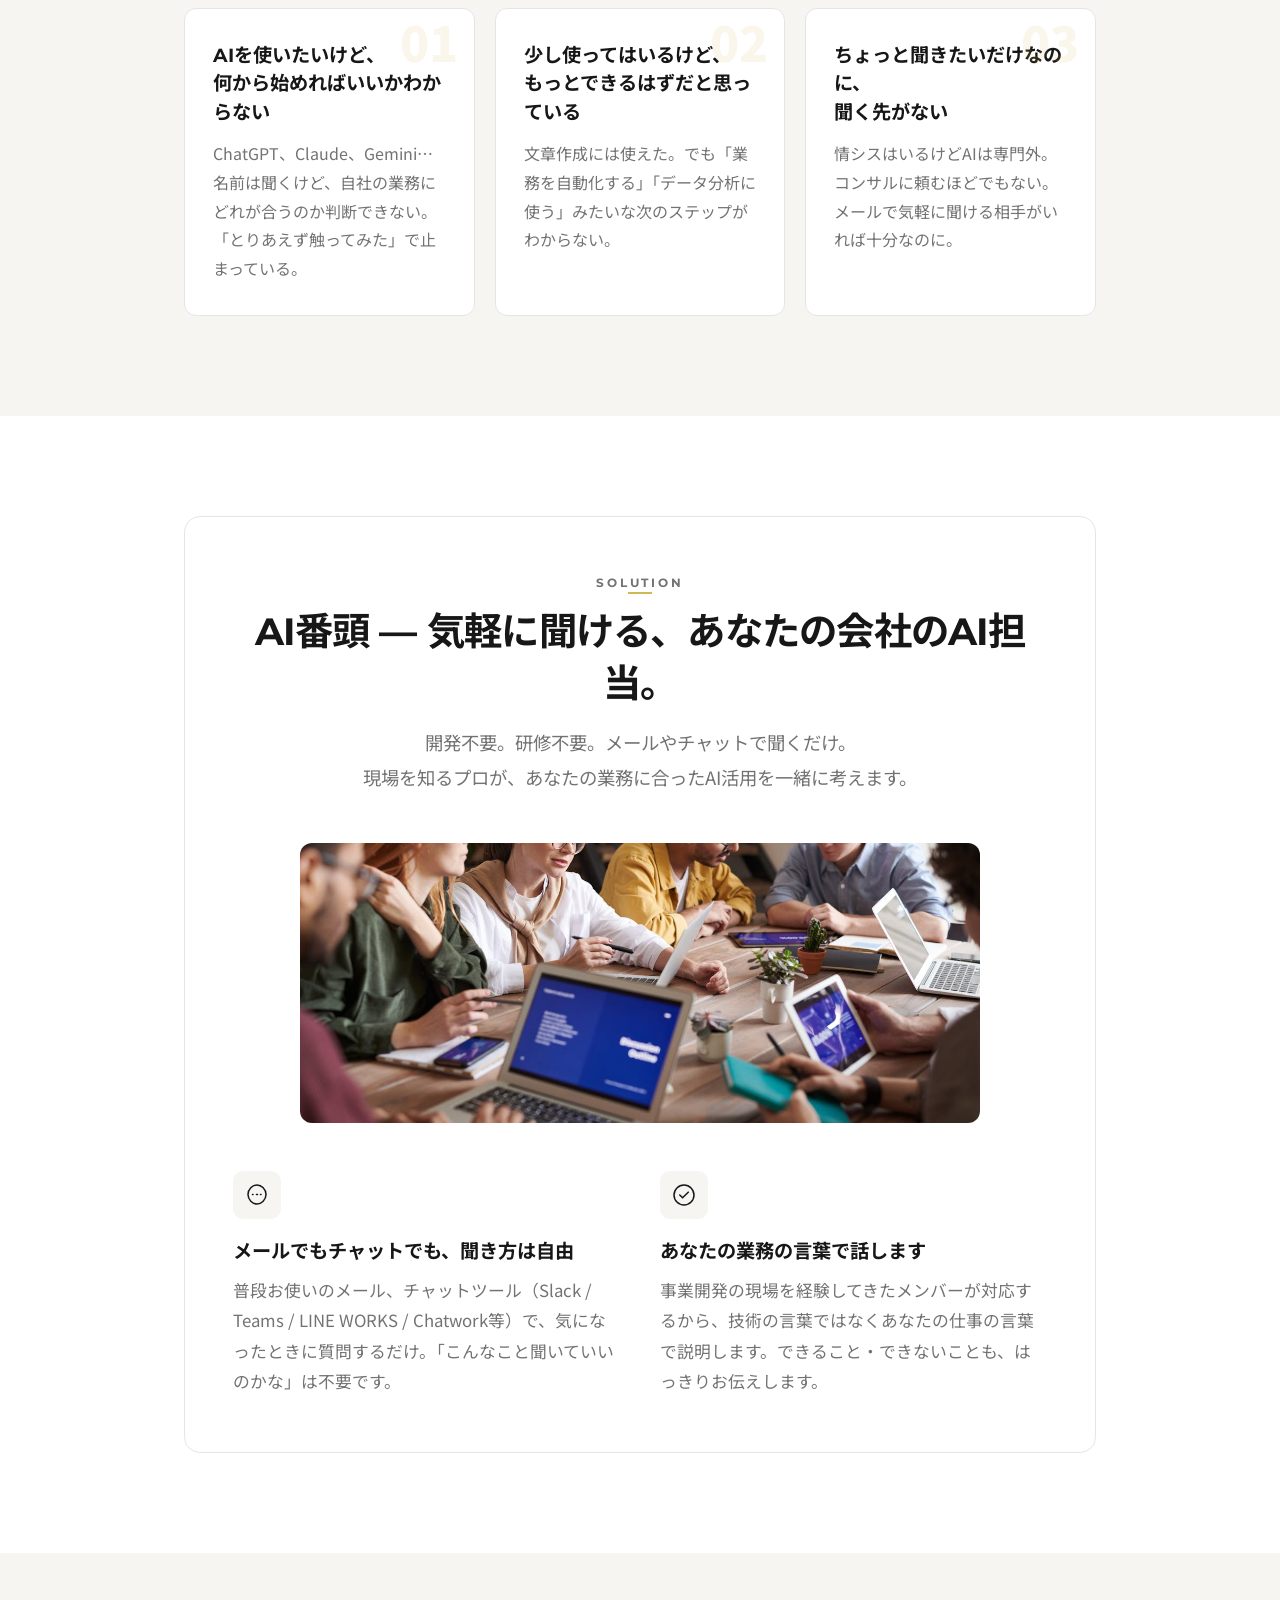
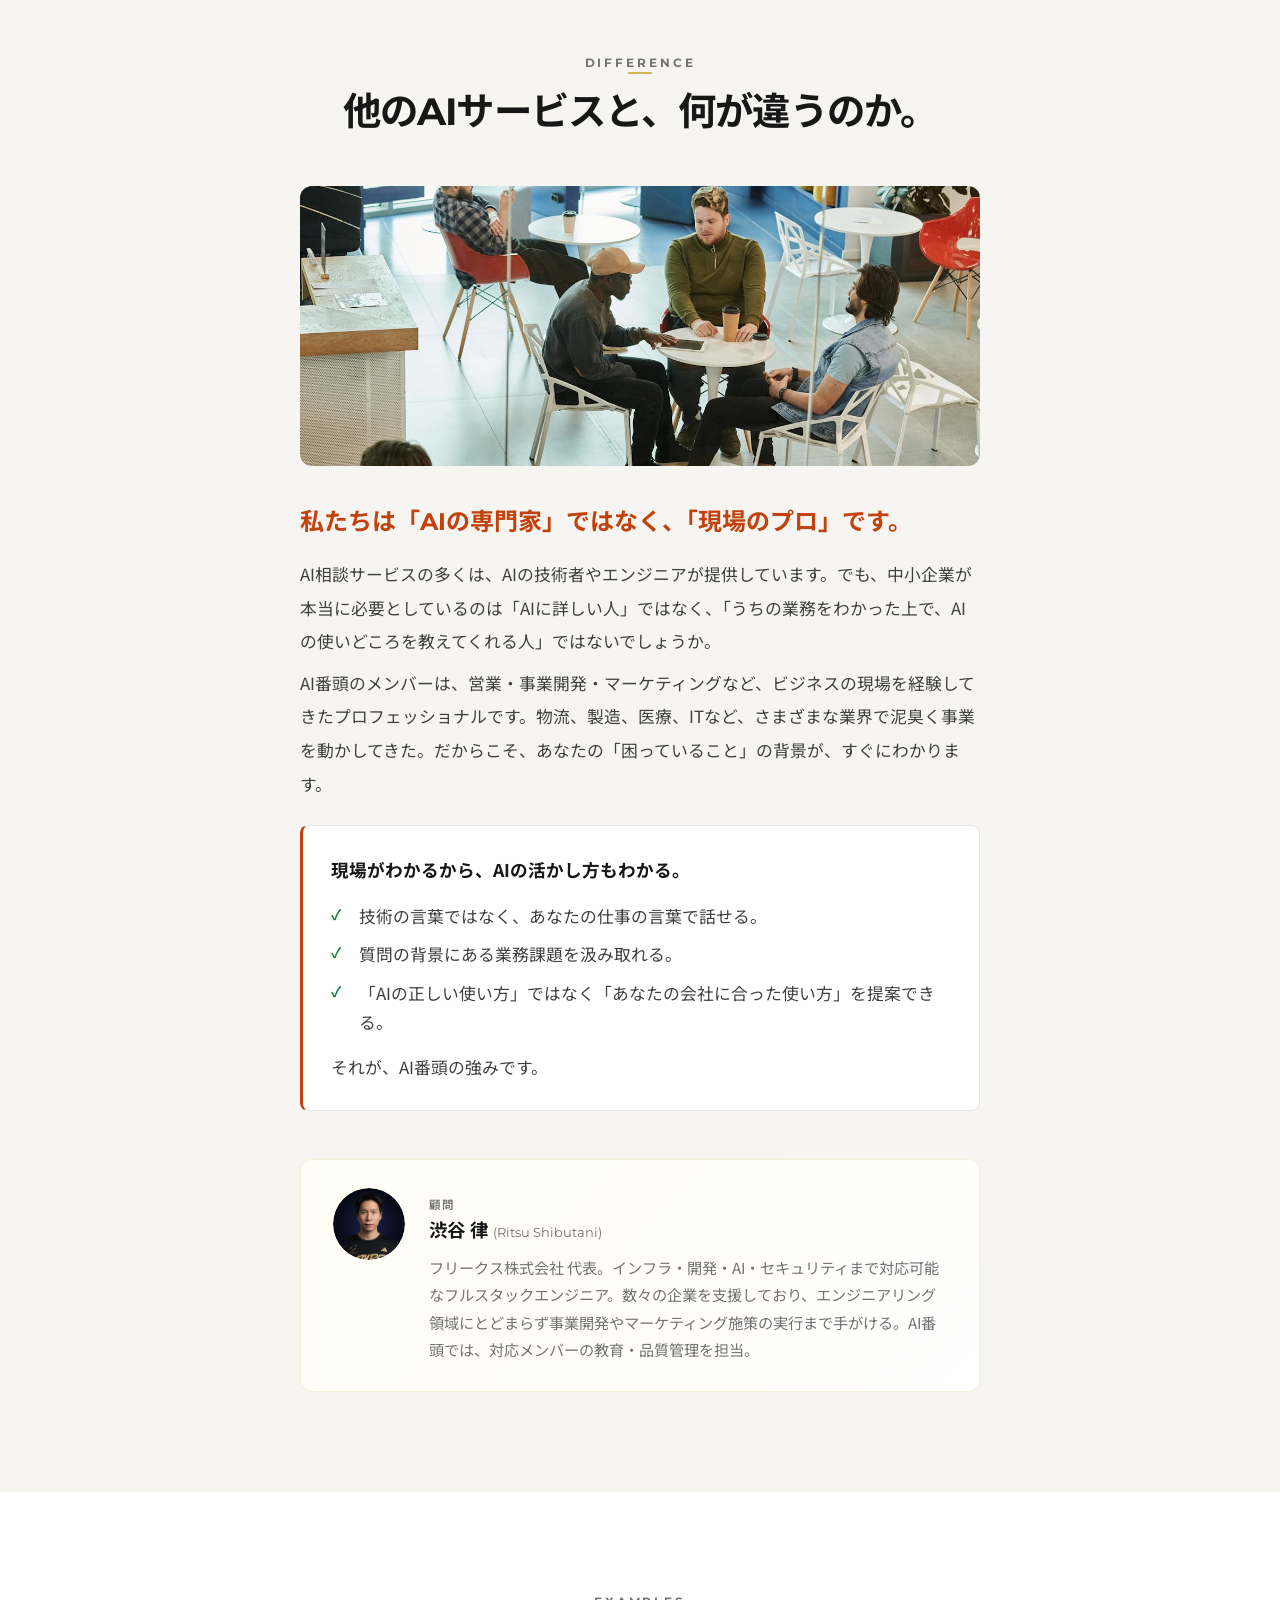
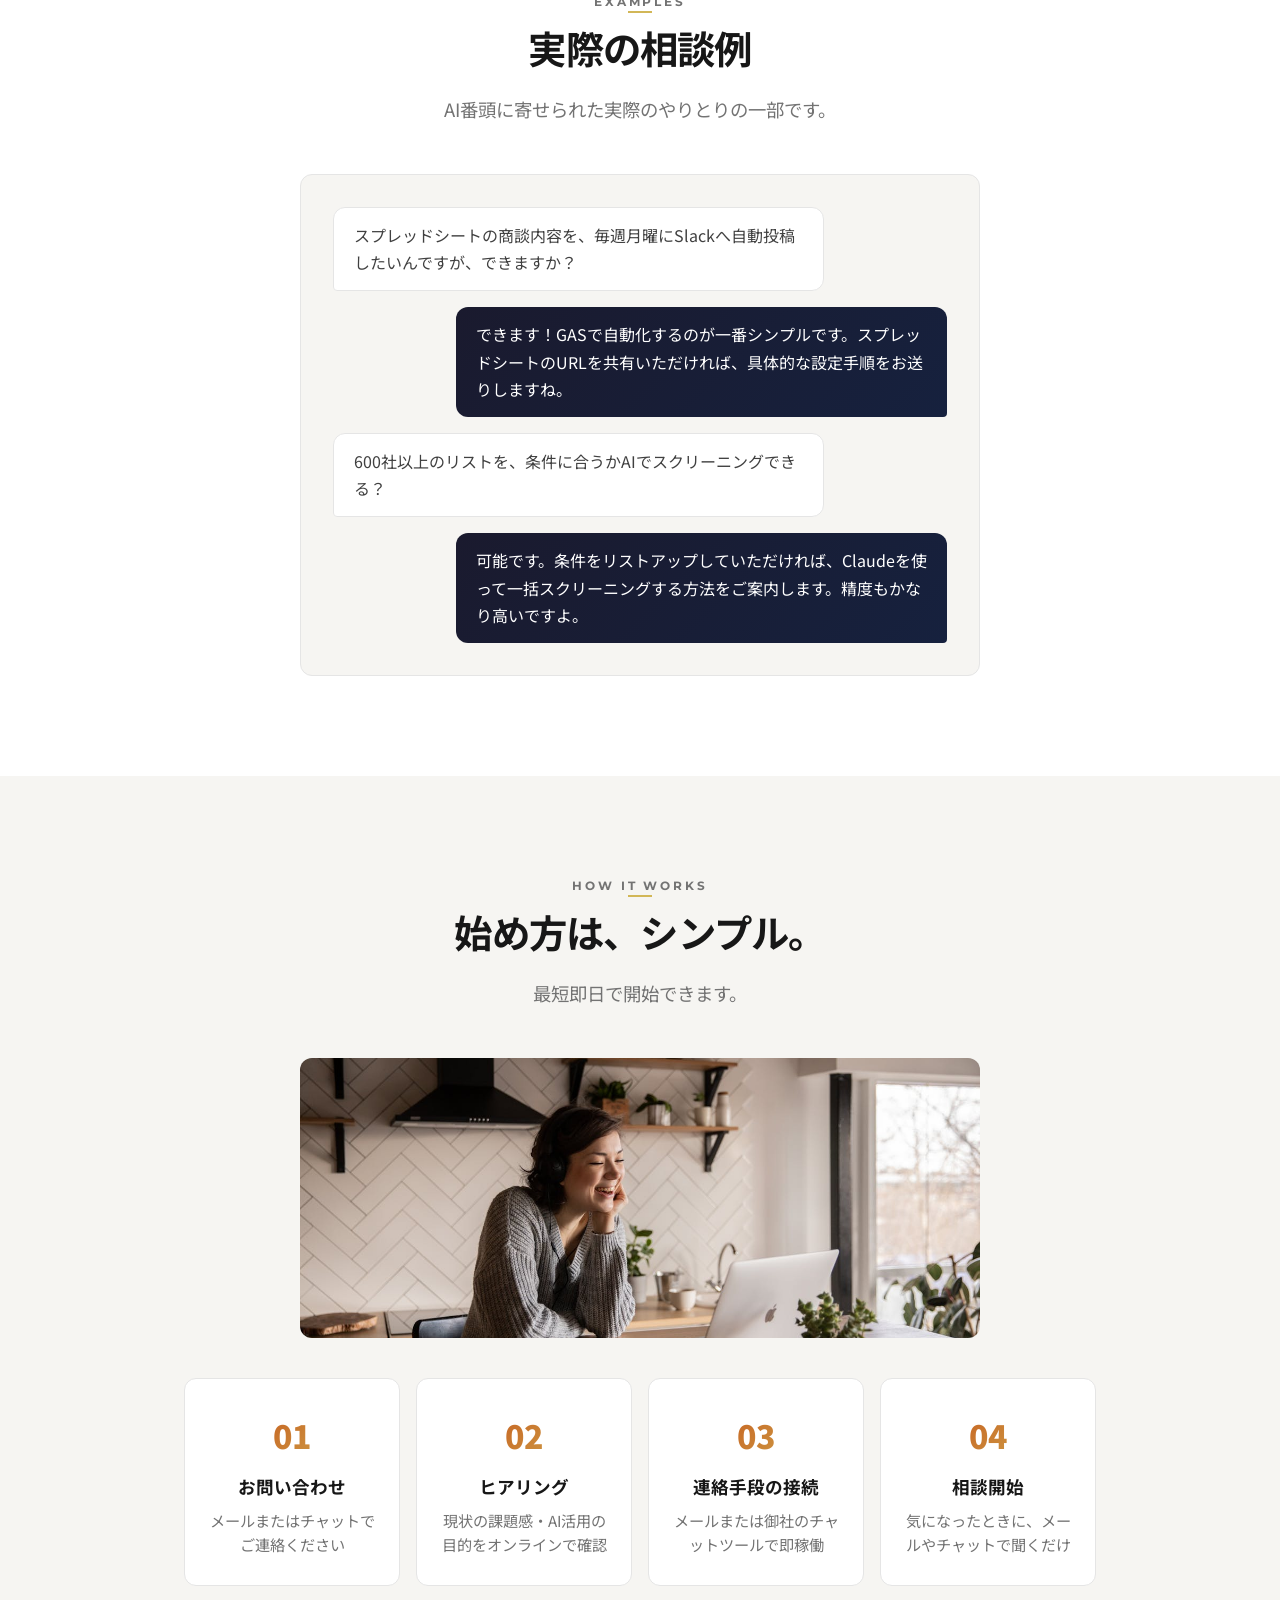
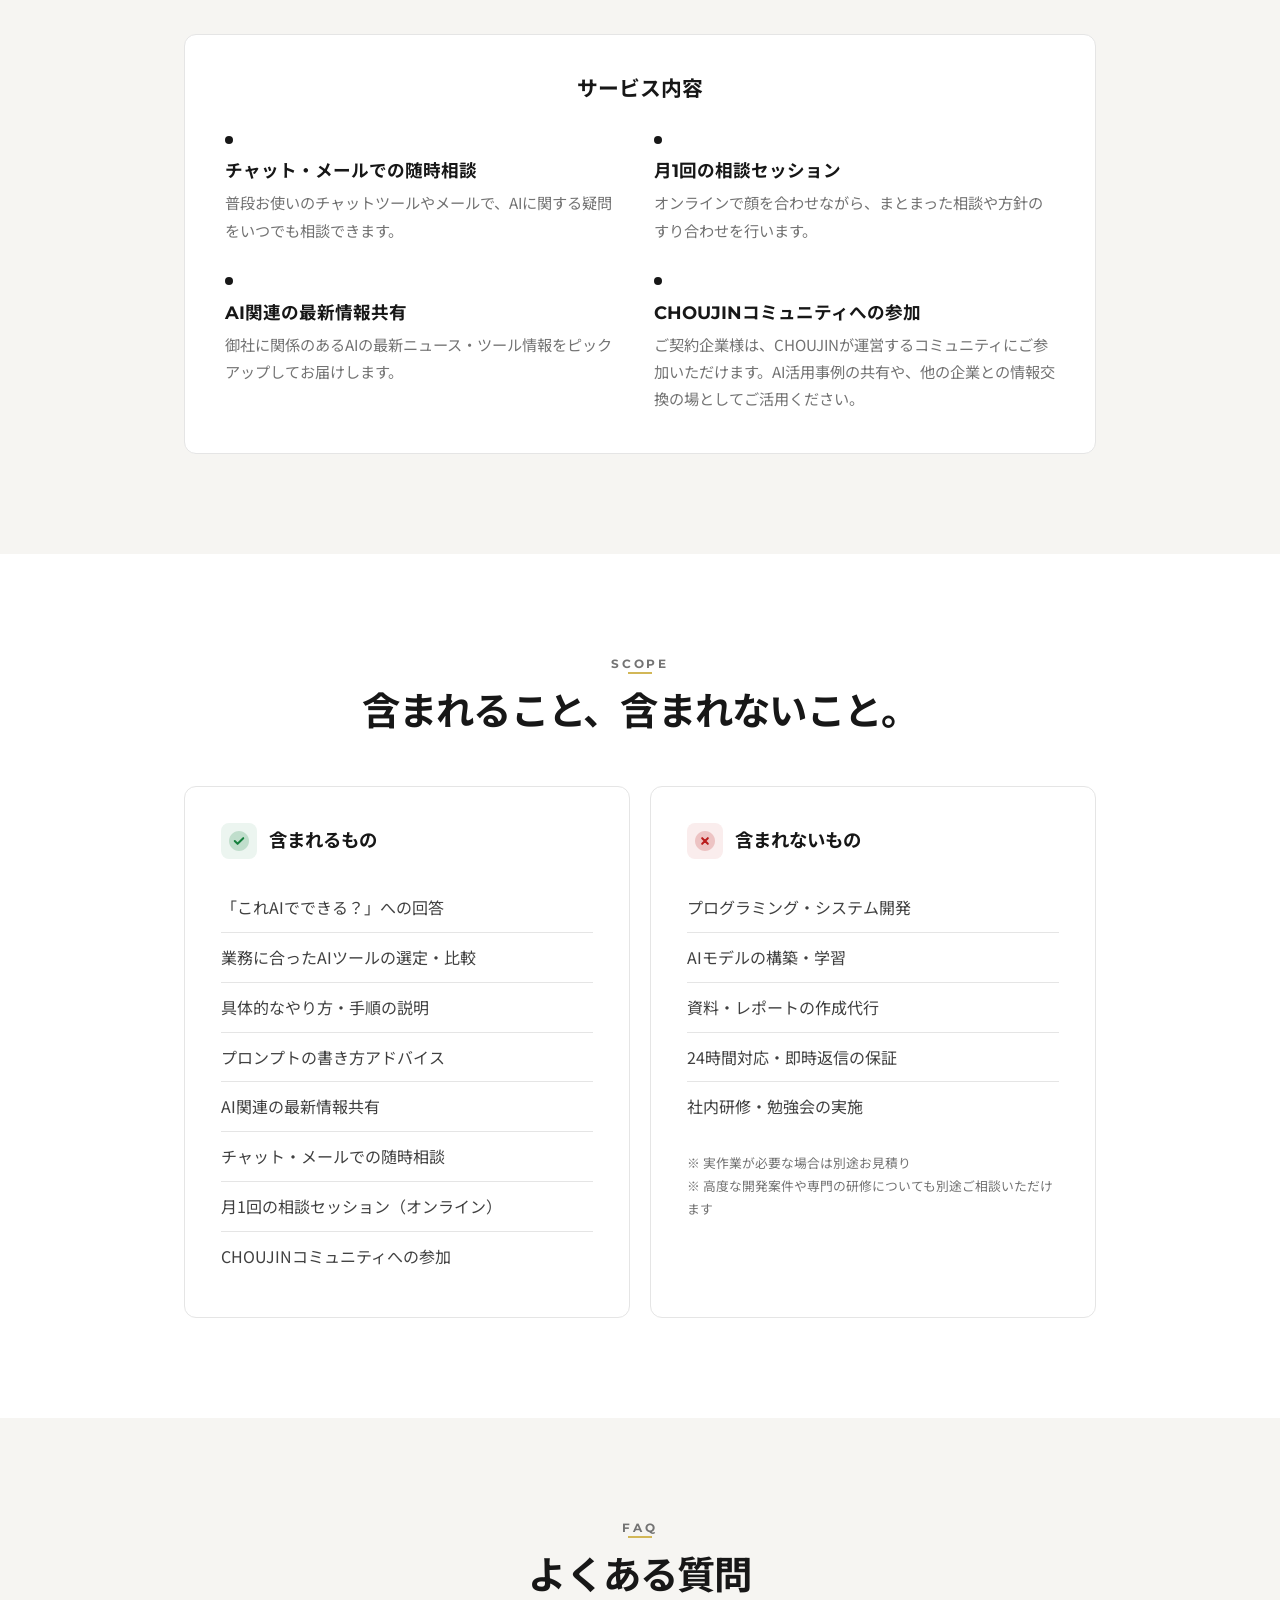
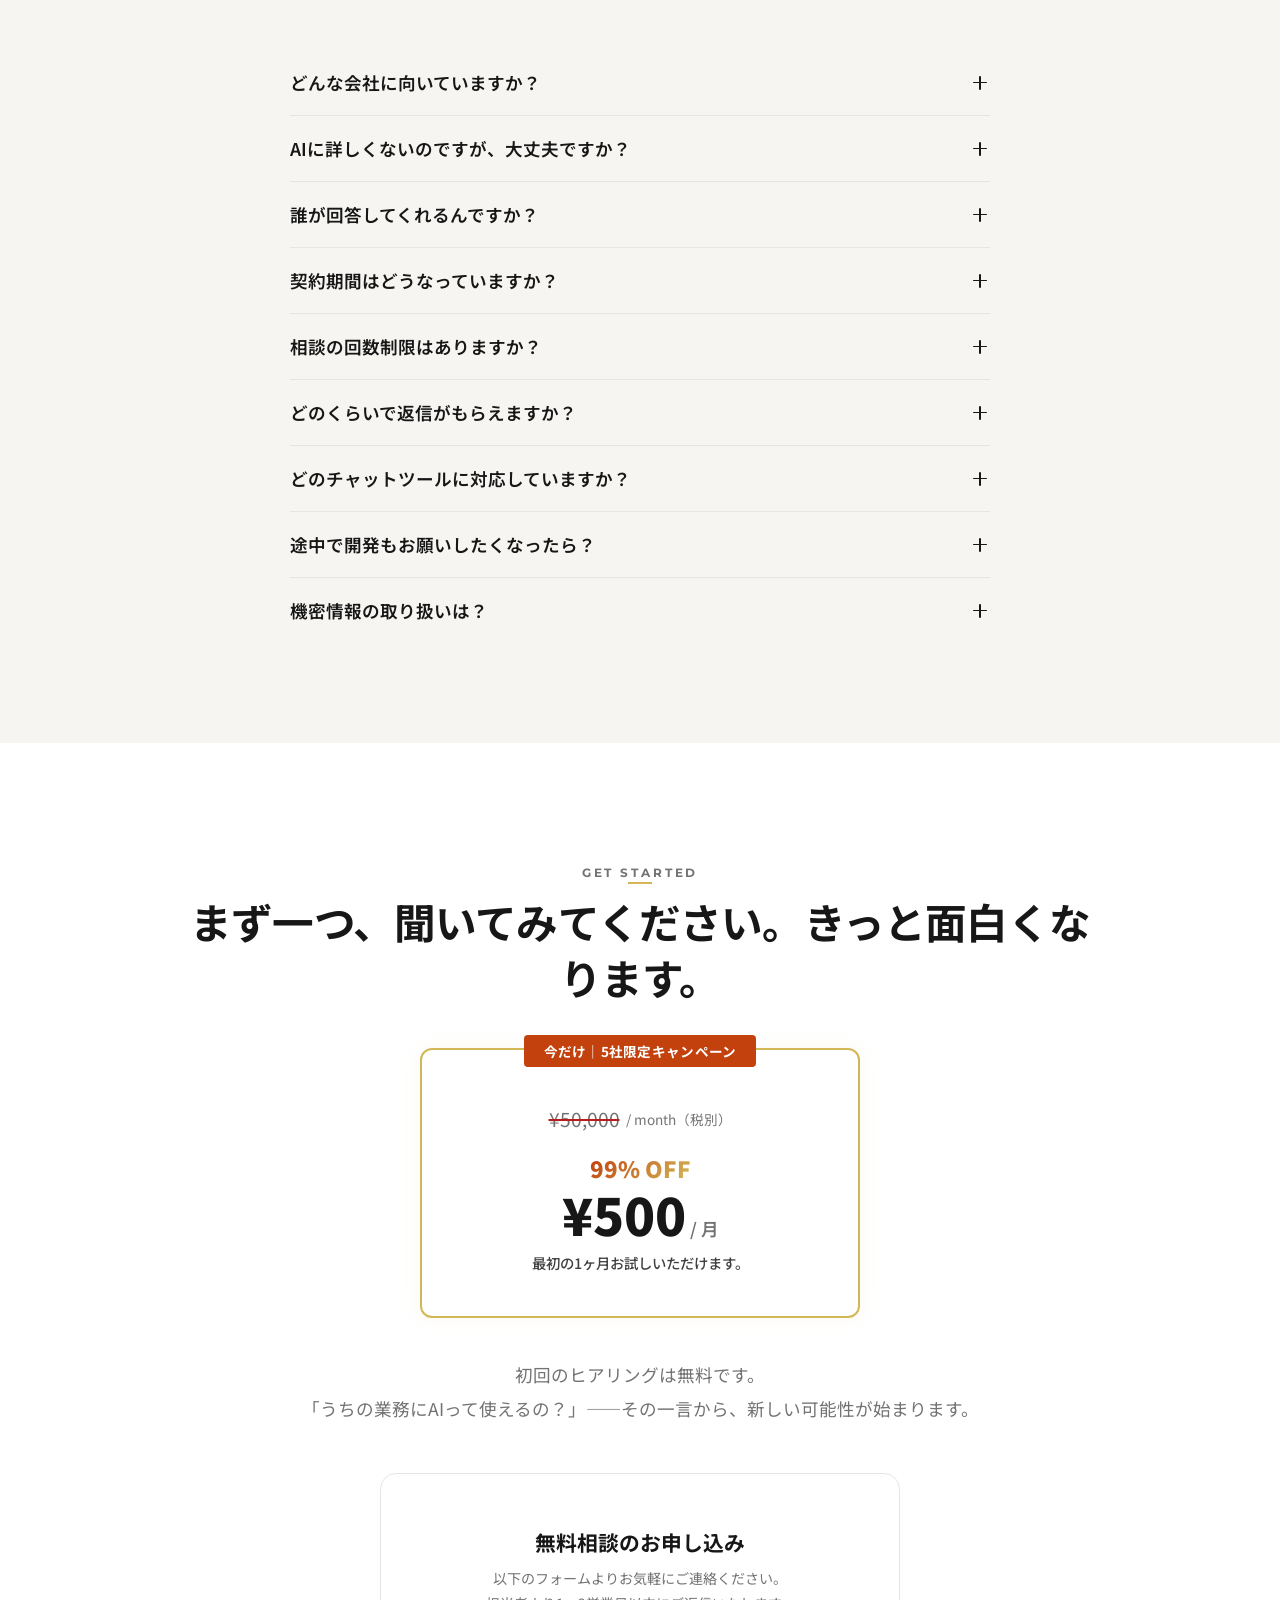
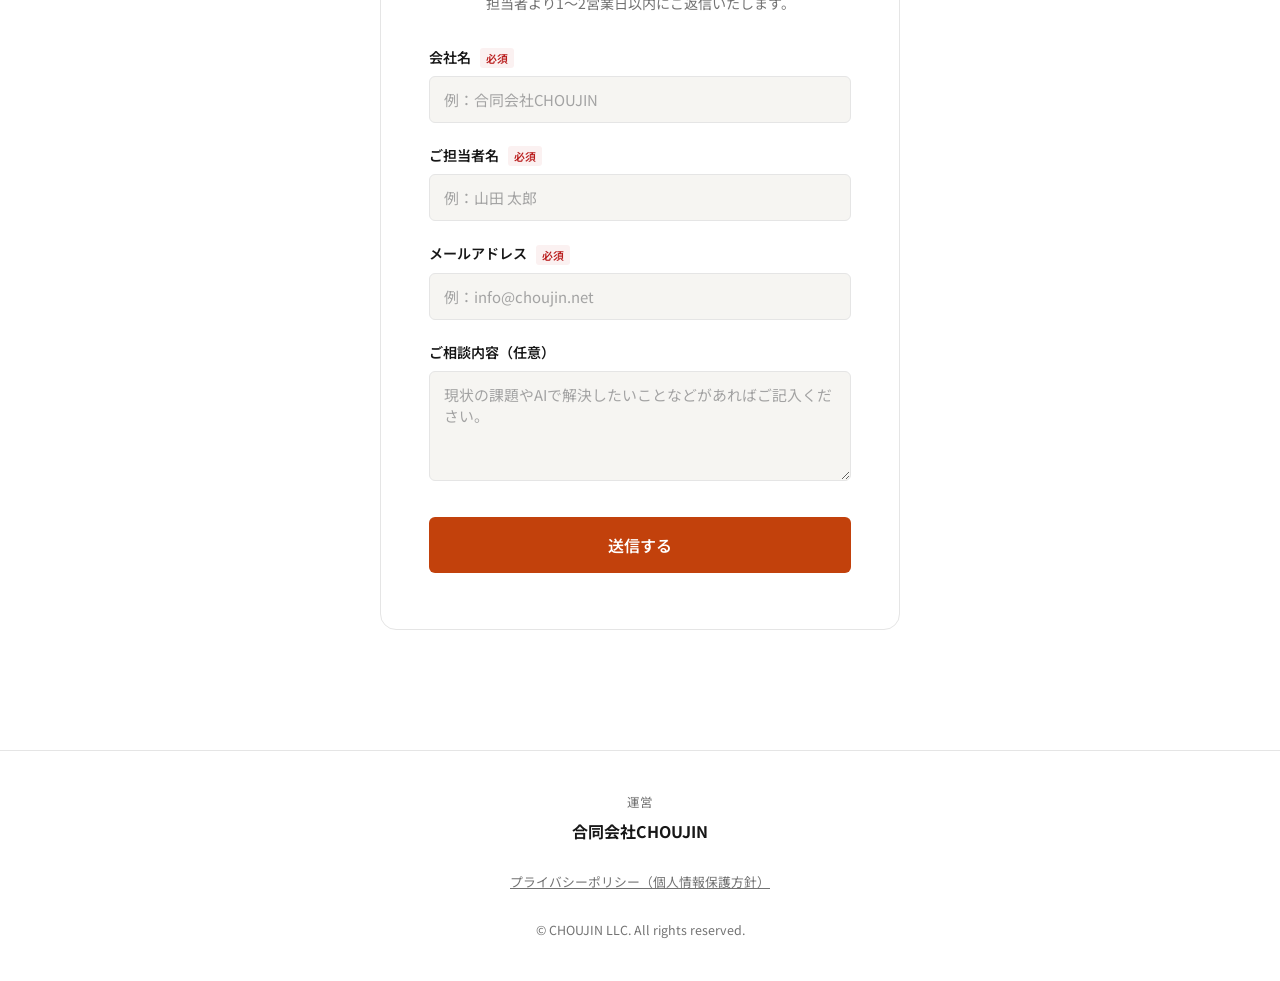
==== commit 20fe5bce: "fix: Heroメインコピーを修正 「AIでこれできる？」を、あなたの仕事の言葉で回答します。  Co-Authored-By: Claude Opus 4.6 <noreply@anthropic" ====
--- a/index.html
+++ b/index.html
@@ -68,7 +68,7 @@
     <section class="hero reveal active" id="hero">
         <div class="container hero-content">
             <p class="hero-label">AI番頭</p>
-            <h1 class="hero-title">「AIでこれできるの？」に、<br>世界一わかりやすくお答えします。</h1>
+            <h1 class="hero-title">「AIでこれできる？」を、<br>あなたの仕事の言葉で回答します。</h1>
             <p class="hero-subtitle">AI番頭は、AIの専門家ではありません。あらゆる現場の最前線で事業を動かしてきた、事業開発のプロチームです。だからこそ、難しい言葉は一切使いません。あなたの職種や現場に合わせて、AIがどう役立つかを、あなたの仕事の言葉に翻訳して伝えます。</p>
             <div class="hero-cta">
                 <a href="#consultation-form" class="btn btn-primary btn-large" id="hero-cta-btn">まずは気軽に聞いてみる（無料）</a>
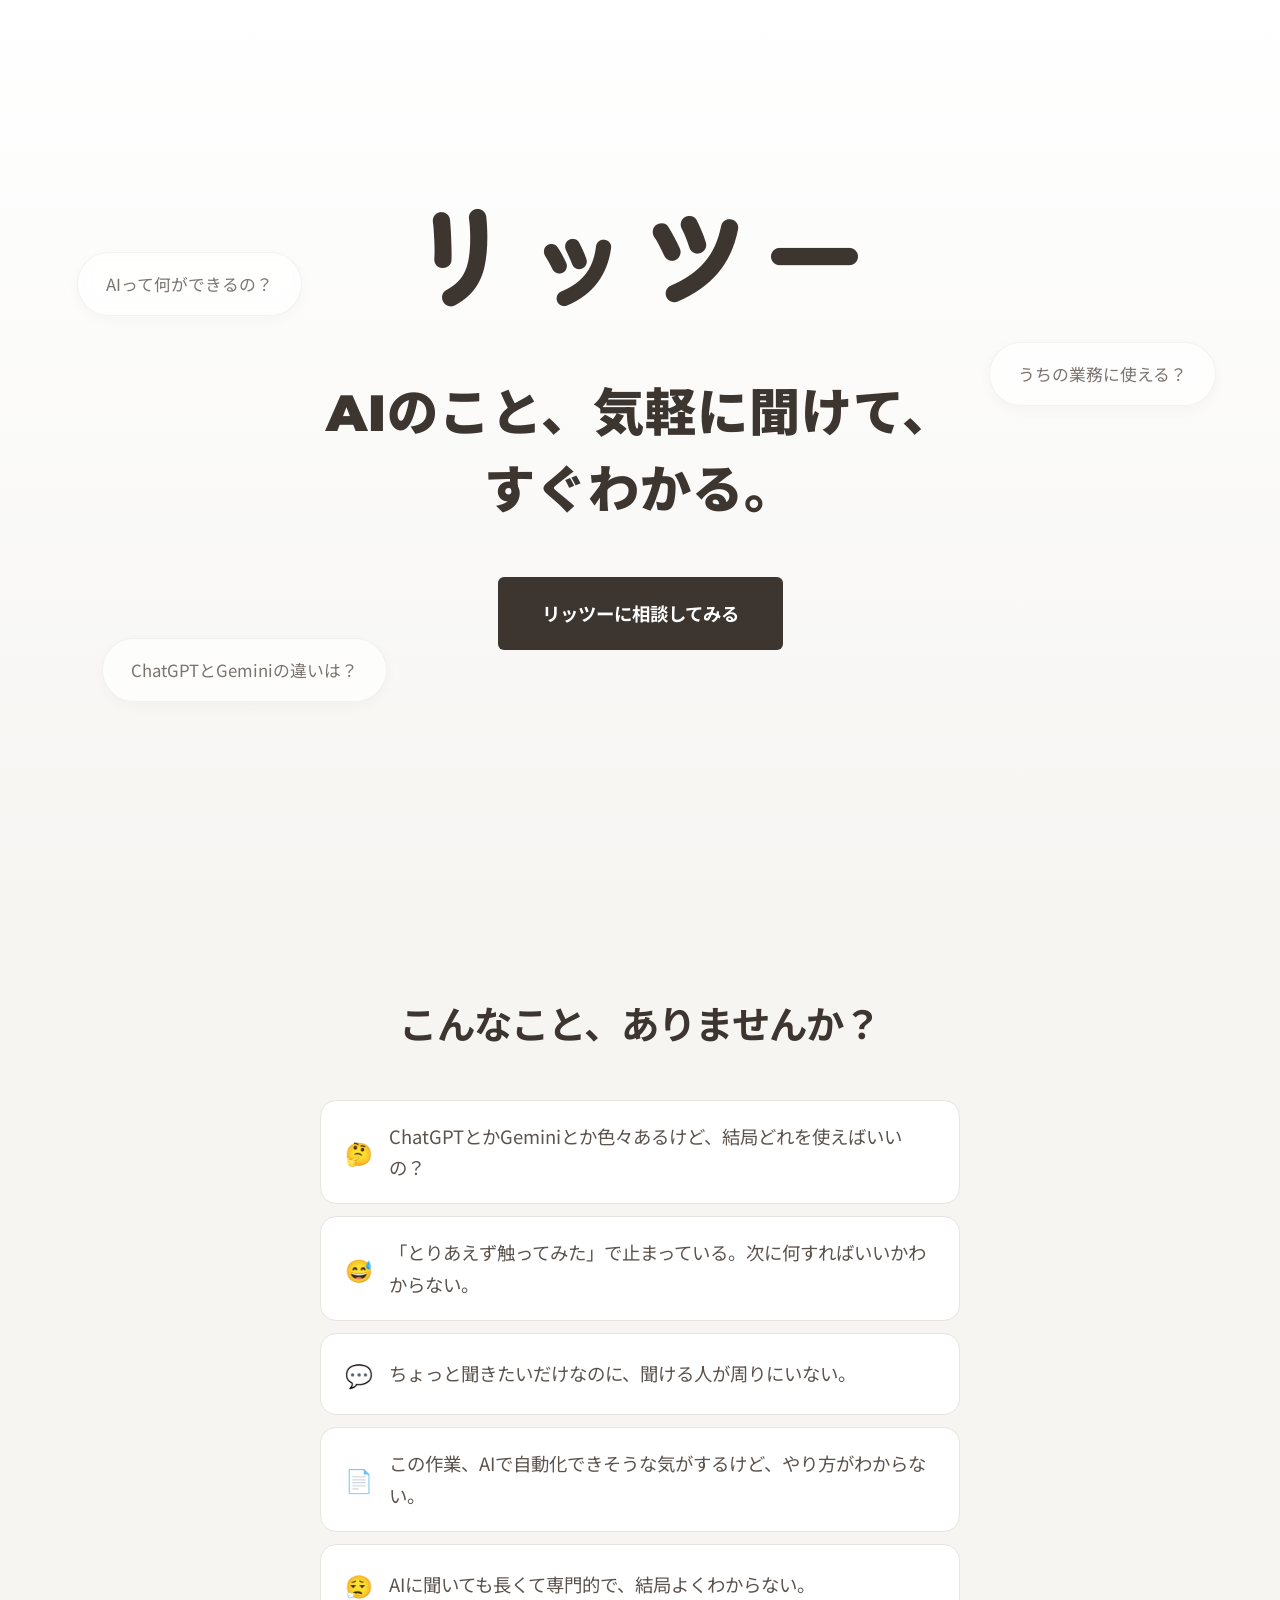
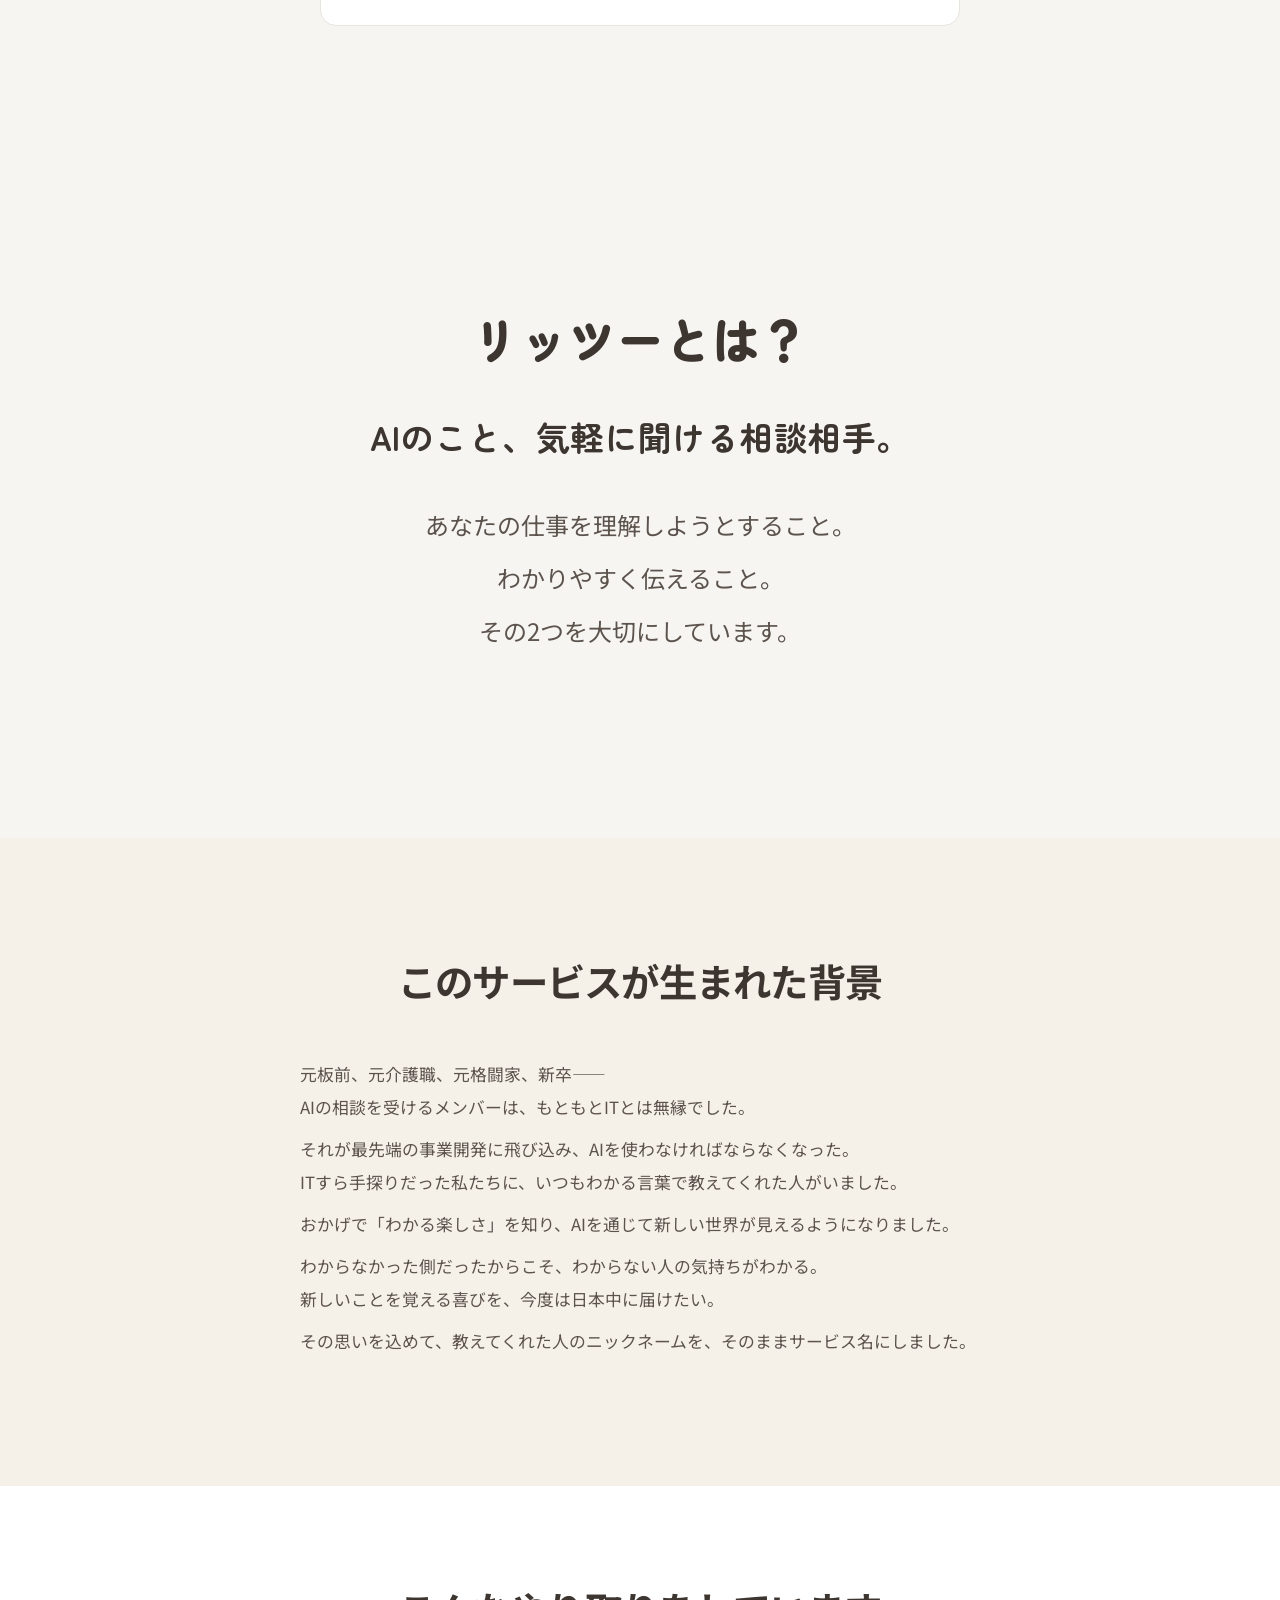
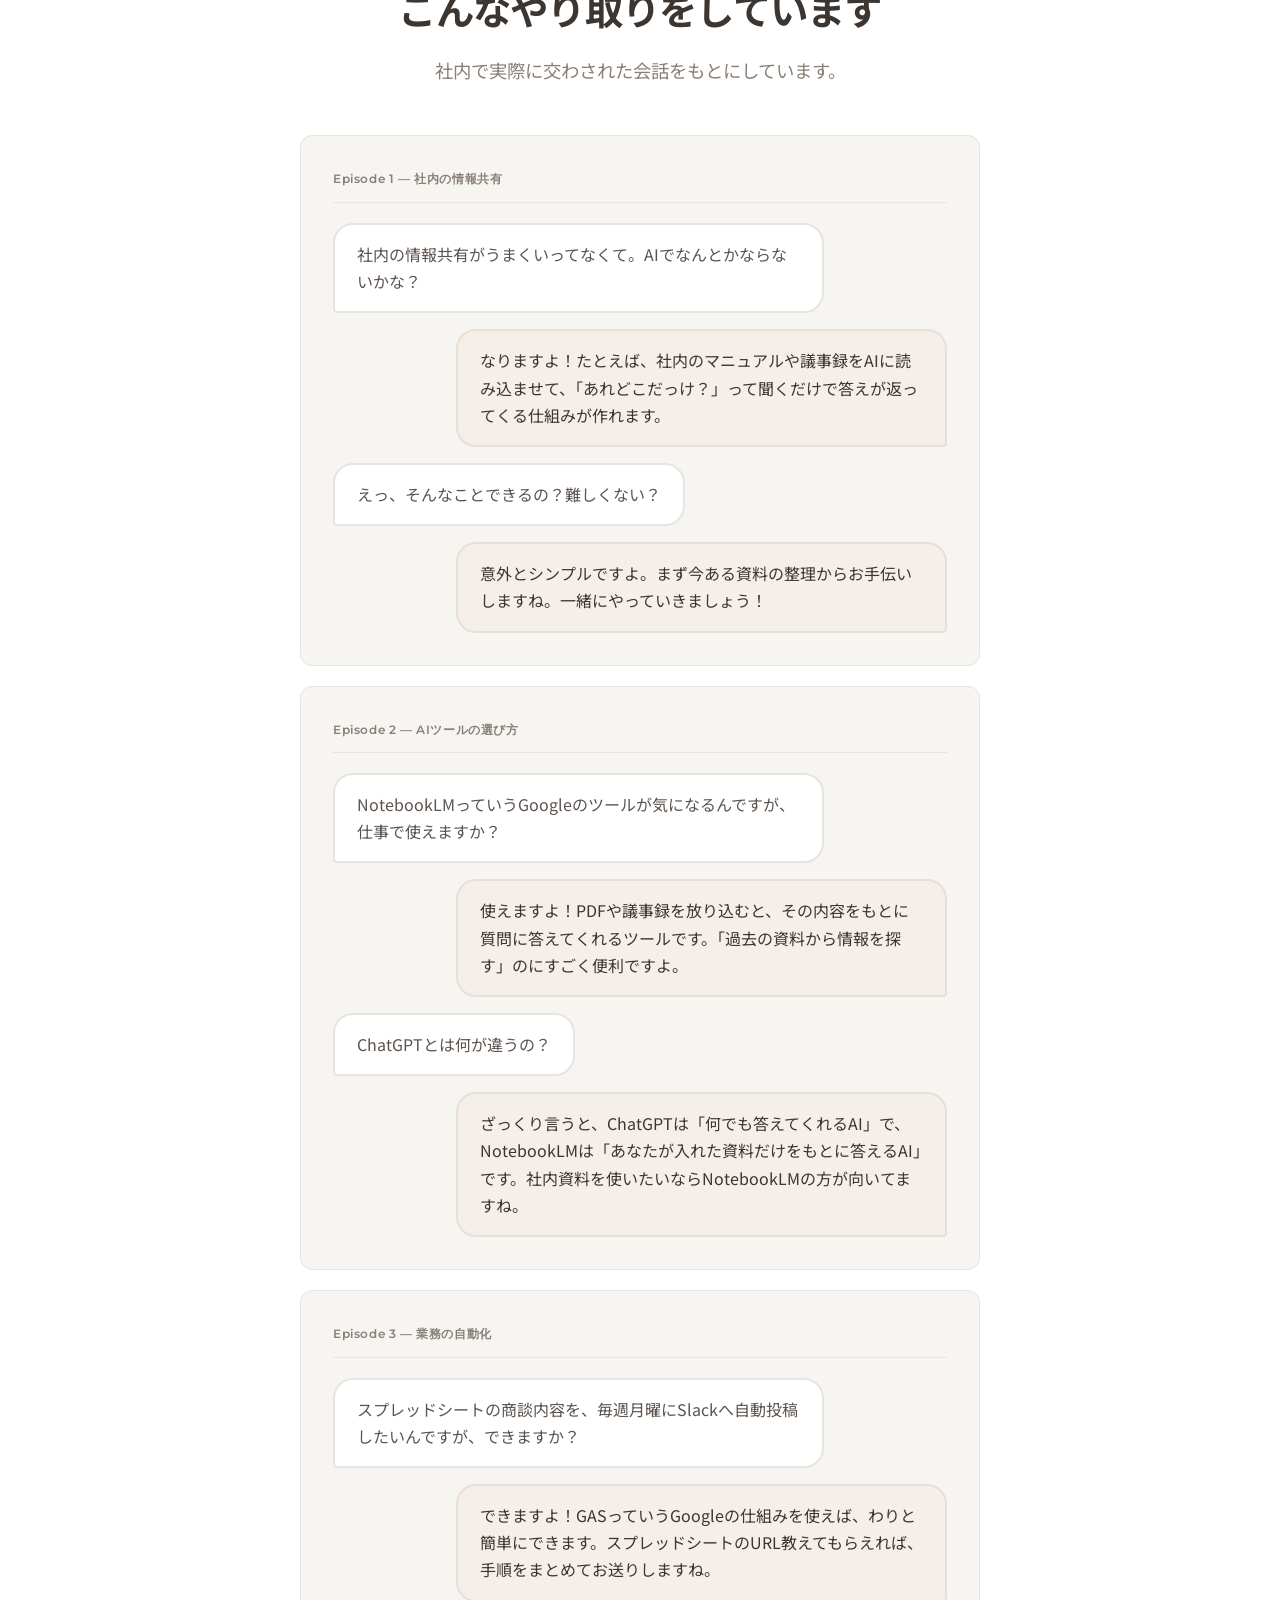
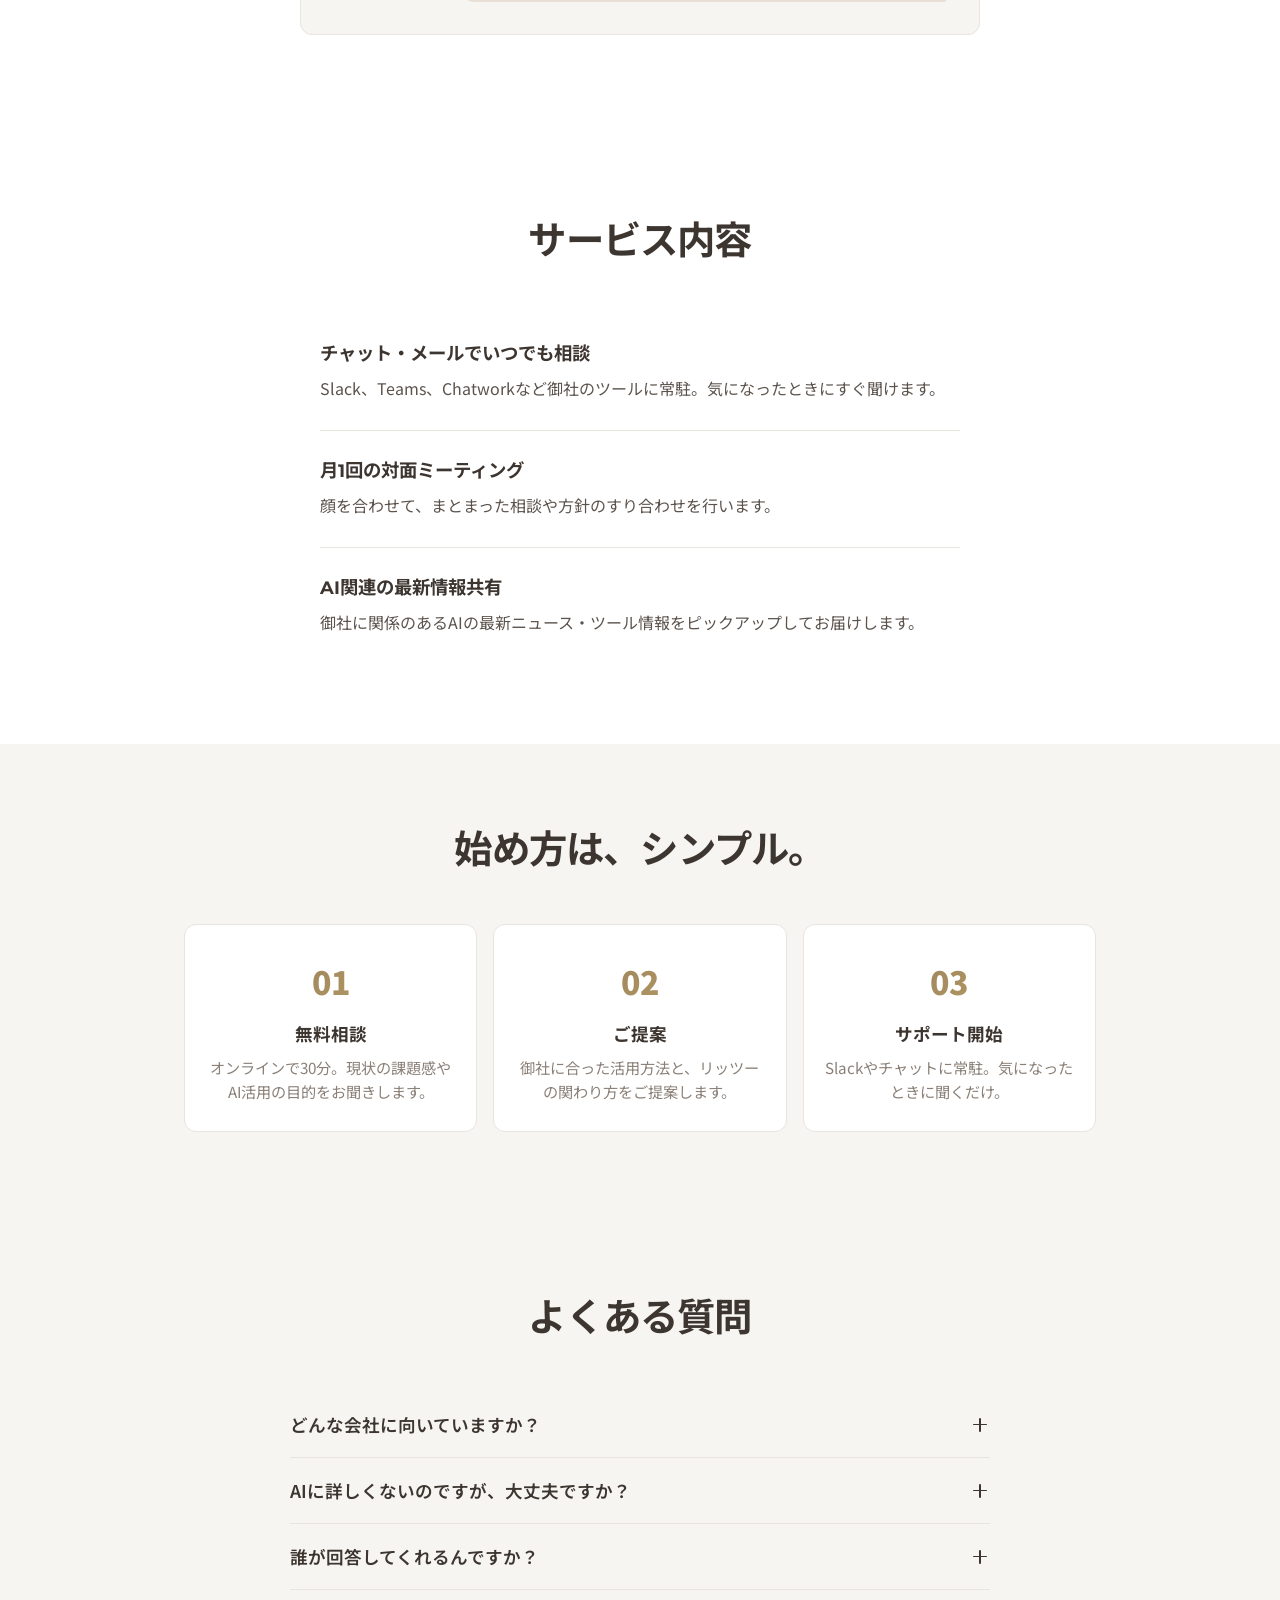
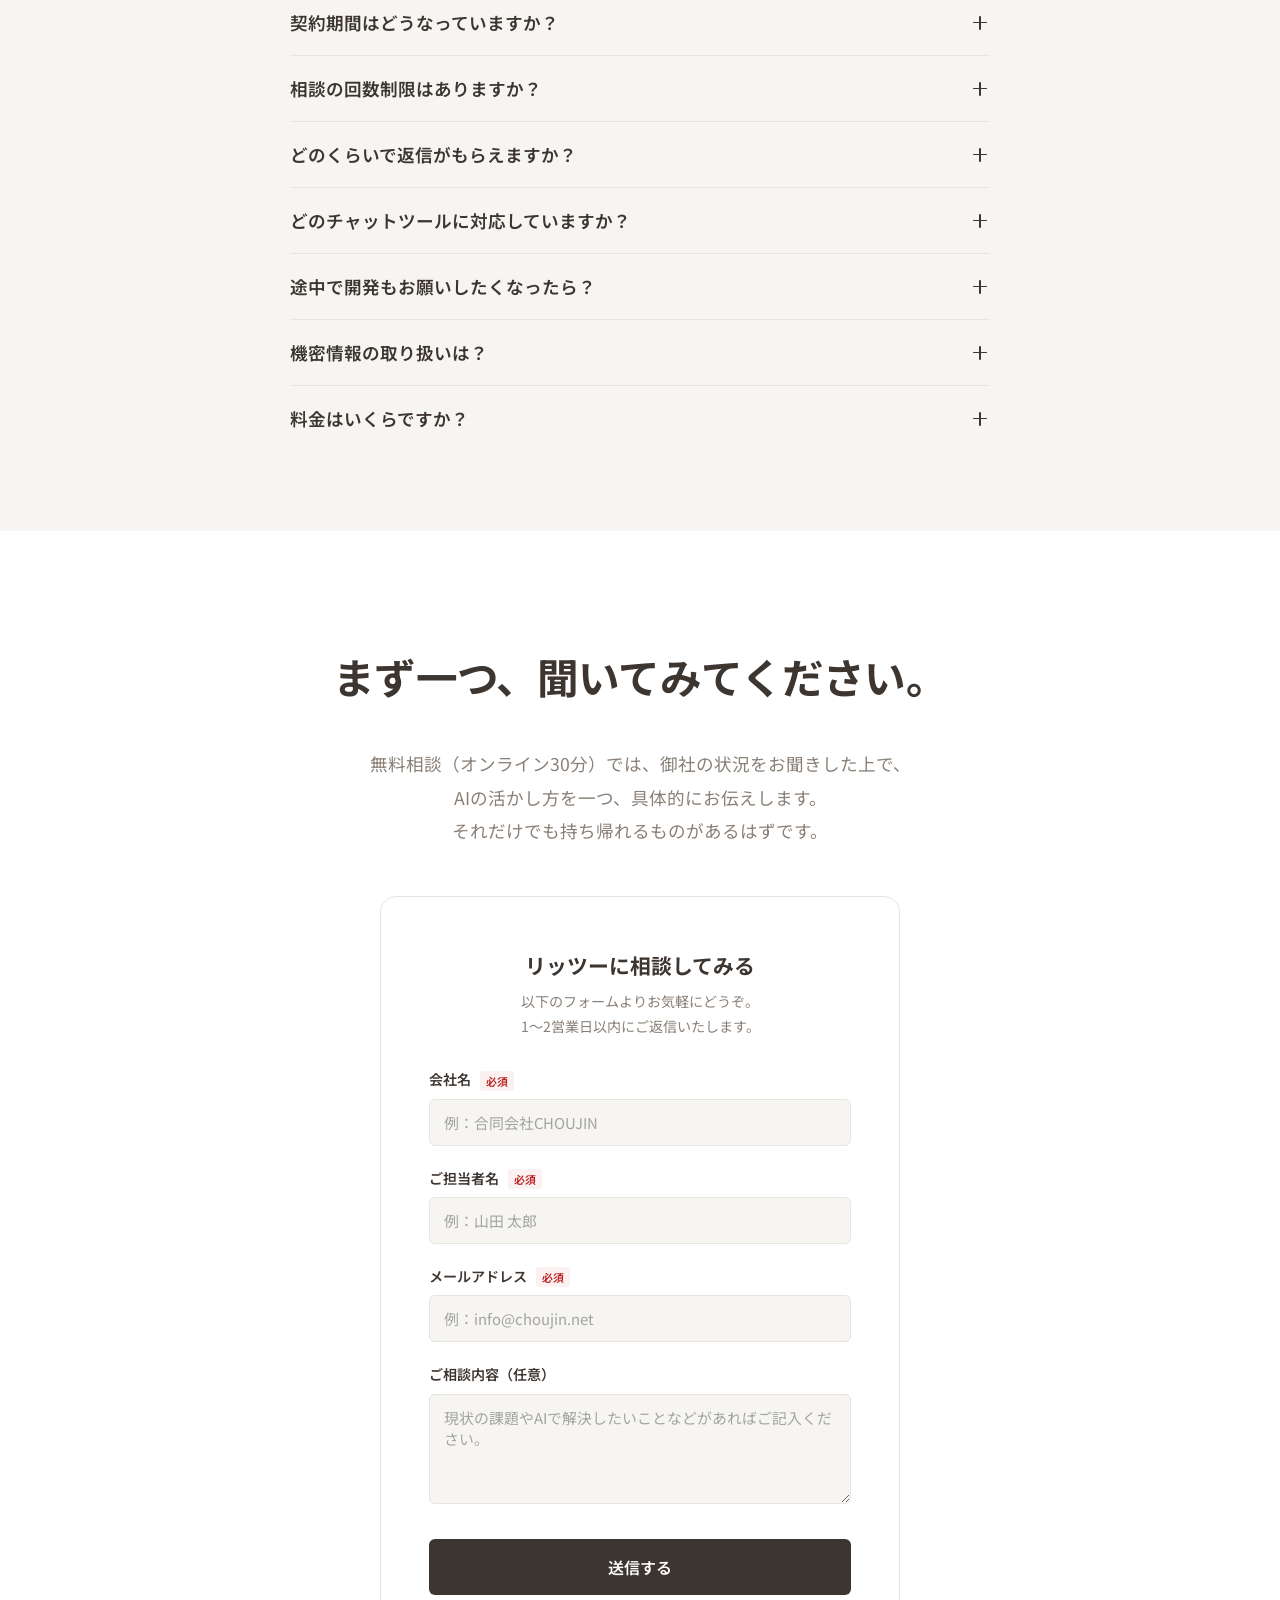
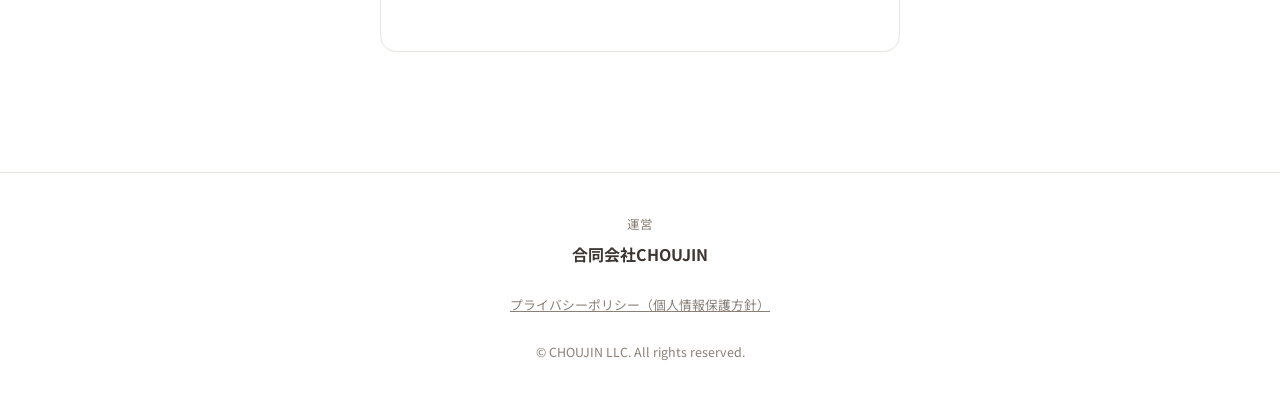
==== commit cc0ee10e: "feat: リッツーLP全面リニューアル — ブランド世界観・構成・色調を刷新 - ブランドステートメント新設（リッツーとは？相談相手としての定義） - ストーリーセクション書き直し（チームの背景と名" ====
--- a/index.html
+++ b/index.html
@@ -4,22 +4,22 @@
 <head>
     <meta charset="UTF-8">
     <meta name="viewport" content="width=device-width, initial-scale=1.0">
-    <title>AI番頭 — 現場がわかるから、AIの活かし方もわかる。 | 合同会社CHOUJIN</title>
-    <meta name="description" content="事業開発のプロが、あなたの会社のAI活用をメールやチャットでサポート。「ちょっと聞きたい」から始められるAI相談サービスです。">
+    <title>リッツー — AIのこと、気軽に聞けて、すぐわかる。 | 合同会社CHOUJIN</title>
+    <meta name="description" content="AIのこと、気軽に聞けて、すぐわかる。ツール選びも業務への組み込み方も、あなたの業界に合わせてわかりやすく。AIについて気軽に聞けるサービスです。">
 
     <!-- Favicon -->
     <link rel="icon" href="assets/favicon.png" type="image/png">
     <link rel="canonical" href="https://ai-advisor.choujin.net/">
 
     <!-- OGP & Twitter Cards -->
-    <meta property="og:title" content="AI番頭 — 現場がわかるから、AIの活かし方もわかる。">
-    <meta property="og:description" content="事業開発のプロが、あなたの会社のAI活用をメールやチャットでサポート。「ちょっと聞きたい」から始められるAI相談サービスです。">
+    <meta property="og:title" content="リッツー — AIのこと、気軽に聞けて、すぐわかる。">
+    <meta property="og:description" content="AIのこと、気軽に聞けて、すぐわかる。ツール選びも業務への組み込み方も、あなたの業界に合わせてわかりやすく。AIについて気軽に聞けるサービスです。">
     <meta property="og:image" content="https://ai-advisor.choujin.net/assets/ogp.png">
     <meta property="og:url" content="https://ai-advisor.choujin.net/">
     <meta property="og:type" content="website">
     <meta name="twitter:card" content="summary_large_image">
-    <meta name="twitter:title" content="AI番頭 — 現場がわかるから、AIの活かし方もわかる。">
-    <meta name="twitter:description" content="事業開発のプロが、あなたの会社のAI活用をメールやチャットでサポート。「ちょっと聞きたい」から始められるAI相談サービスです。">
+    <meta name="twitter:title" content="リッツー — AIのこと、気軽に聞けて、すぐわかる。">
+    <meta name="twitter:description" content="AIのこと、気軽に聞けて、すぐわかる。ツール選びも業務への組み込み方も、あなたの業界に合わせてわかりやすく。AIについて気軽に聞けるサービスです。">
     <meta name="twitter:image" content="https://ai-advisor.choujin.net/assets/ogp.png">
 
     <!-- Google Analytics -->
@@ -37,7 +37,7 @@
     <link rel="preconnect" href="https://fonts.googleapis.com">
     <link rel="preconnect" href="https://fonts.gstatic.com" crossorigin>
     <link
-        href="https://fonts.googleapis.com/css2?family=Inter:wght@400;500;600&family=Montserrat:wght@400;600;700;800&family=Noto+Sans+JP:wght@400;500;700;900&display=swap"
+        href="https://fonts.googleapis.com/css2?family=Inter:wght@400;500;600&family=Montserrat:wght@400;600;700;800&family=Noto+Sans+JP:wght@400;500;700;900&family=Zen+Maru+Gothic:wght@700;900&display=swap"
         rel="stylesheet">
 
     <!-- CSS -->
@@ -49,12 +49,12 @@
     <!-- Header Navigation -->
     <header class="site-header" id="site-header">
         <div class="container header-inner">
-            <a href="#hero" class="header-logo">CHOUJIN</a>
+            <a href="#hero" class="header-logo">リッツー</a>
             <nav class="header-nav" id="header-nav">
-                <a href="#solution" class="nav-link">サービス内容</a>
-                <a href="#difference" class="nav-link">他との違い</a>
+                <a href="#solution" class="nav-link">リッツーとは</a>
+                <a href="#service" class="nav-link">サービス内容</a>
                 <a href="#faq" class="nav-link">よくある質問</a>
-                <a href="#consultation-form" class="nav-link nav-cta">無料相談</a>
+                <a href="#consultation-form" class="nav-link nav-cta">リッツーに相談してみる</a>
             </nav>
             <button class="hamburger" id="hamburger" aria-label="メニューを開く" aria-expanded="false">
                 <span></span>
@@ -67,149 +67,75 @@
     <!-- Hero Section -->
     <section class="hero reveal active" id="hero">
         <div class="container hero-content">
-            <p class="hero-label">AI番頭</p>
-            <h1 class="hero-title">「AIでこれできる？」を、<br>あなたの仕事の言葉で回答します。</h1>
-            <p class="hero-subtitle">AI番頭は、AIの専門家ではありません。あらゆる現場の最前線で事業を動かしてきた、事業開発のプロチームです。だからこそ、難しい言葉は一切使いません。あなたの職種や現場に合わせて、AIがどう役立つかを、あなたの仕事の言葉に翻訳して伝えます。</p>
+            <p class="hero-label">リッツー</p>
+            <h1 class="hero-title">AIのこと、気軽に聞けて、<br>すぐわかる。</h1>
             <div class="hero-cta">
-                <a href="#consultation-form" class="btn btn-primary btn-large" id="hero-cta-btn">まずは気軽に聞いてみる（無料）</a>
-            </div>
-        </div>
-        <div class="hero-bg-image"></div>
-        <div class="hero-bg-overlay"></div>
-    </section>
-
-    <!-- Stance Section -->
-    <section class="stance reveal" id="stance">
-        <div class="container">
-            <div class="stance-inner">
-                <h2 class="stance-title">専門家ではないからこそ、<br>あなたの言葉がわかる。</h2>
-                <p class="stance-text">ChatGPTに聞いても、専門用語ばかりでよくわからない。そんな経験はありませんか？<br><br>私たちは、自分たち自身が現場で悩みながらAIを習得してきました。だからこそ、営業、人事、経営、それぞれの現場で「本当に知りたかったこと」を、世界一わかりやすく手渡すことができます。</p>
-            </div>
+                <a href="#consultation-form" class="btn btn-primary btn-large" id="hero-cta-btn">リッツーに相談してみる</a>
+            </div>
+        </div>
+        <div class="hero-floating-questions">
+            <span class="floating-q fq-1">AIって何ができるの？</span>
+            <span class="floating-q fq-2">うちの業務に使える？</span>
+            <span class="floating-q fq-3">ChatGPTとGeminiの違いは？</span>
         </div>
     </section>
 
     <!-- Problem Section -->
     <section class="problem reveal" id="problem">
         <div class="container">
-            <div class="section-header">
-                <span class="section-label">PROBLEM</span>
-                <h2 class="section-title">こんな状態、続いていませんか。</h2>
-            </div>
-
-            <div class="problem-grid">
-                <div class="problem-card glass-panel">
-                    <div class="problem-num">01</div>
-                    <h3 class="problem-title">AIを使いたいけど、<br>何から始めればいいかわからない</h3>
-                    <p class="problem-desc">ChatGPT、Claude、Gemini…名前は聞くけど、自社の業務にどれが合うのか判断できない。「とりあえず触ってみた」で止まっている。</p>
-                </div>
-
-                <div class="problem-card glass-panel">
-                    <div class="problem-num">02</div>
-                    <h3 class="problem-title">少し使ってはいるけど、<br>もっとできるはずだと思っている</h3>
-                    <p class="problem-desc">文章作成には使えた。でも「業務を自動化する」「データ分析に使う」みたいな次のステップがわからない。</p>
-                </div>
-
-                <div class="problem-card glass-panel">
-                    <div class="problem-num">03</div>
-                    <h3 class="problem-title">ちょっと聞きたいだけなのに、<br>聞く先がない</h3>
-                    <p class="problem-desc">情シスはいるけどAIは専門外。コンサルに頼むほどでもない。メールで気軽に聞ける相手がいれば十分なのに。</p>
-                </div>
-            </div>
-        </div>
-    </section>
-
-    <!-- Solution Section -->
+            <div class="section-header text-center">
+                <h2 class="section-title">こんなこと、ありませんか？</h2>
+            </div>
+
+            <div class="problem-list">
+                <div class="problem-item glass-panel">
+                    <span class="problem-emoji">🤔</span>
+                    <p>ChatGPTとかGeminiとか色々あるけど、結局どれを使えばいいの？</p>
+                </div>
+                <div class="problem-item glass-panel">
+                    <span class="problem-emoji">😅</span>
+                    <p>「とりあえず触ってみた」で止まっている。次に何すればいいかわからない。</p>
+                </div>
+                <div class="problem-item glass-panel">
+                    <span class="problem-emoji">💬</span>
+                    <p>ちょっと聞きたいだけなのに、聞ける人が周りにいない。</p>
+                </div>
+                <div class="problem-item glass-panel">
+                    <span class="problem-emoji">📄</span>
+                    <p>この作業、AIで自動化できそうな気がするけど、やり方がわからない。</p>
+                </div>
+                <div class="problem-item glass-panel">
+                    <span class="problem-emoji">😮‍💨</span>
+                    <p>AIに聞いても長くて専門的で、結局よくわからない。</p>
+                </div>
+            </div>
+        </div>
+    </section>
+
+    <!-- Solution Section (Brand Statement) -->
     <section class="solution reveal" id="solution">
         <div class="container">
-            <div class="glass-container solution-container">
-                <div class="section-header text-center">
-                    <span class="section-label align-center">SOLUTION</span>
-                    <h2 class="section-title">AI番頭 — 気軽に聞ける、あなたの会社のAI担当。</h2>
-                    <p class="solution-lead">開発不要。研修不要。メールやチャットで聞くだけ。<br>現場を知るプロが、あなたの業務に合ったAI活用を一緒に考えます。</p>
-                </div>
-
-                <div class="section-photo mt-4">
-                    <img src="assets/photo-team.jpg" alt="チームでAI活用を相談する様子" class="section-photo-img">
-                </div>
-
-                <div class="solution-features">
-                    <div class="feature-item">
-                        <div class="feature-icon icon-cyan">
-                            <svg width="24" height="24" viewBox="0 0 24 24" fill="none"
-                                xmlns="http://www.w3.org/2000/svg">
-                                <path
-                                    d="M21 11.5C21 16.75 16.52 21 12 21C7.47 21 3 16.75 3 11.5C3 6.25 7.47 2 12 2C16.52 2 21 6.25 21 11.5Z"
-                                    stroke="currentColor" stroke-width="1.5" stroke-linecap="round"
-                                    stroke-linejoin="round" />
-                                <path d="M15.5 11.5H16M11.5 11.5H12.5M7.5 11.5H8" stroke="currentColor"
-                                    stroke-width="1.5" stroke-linecap="round" stroke-linejoin="round" />
-                            </svg>
-                        </div>
-                        <div class="feature-content">
-                            <h3>メールでもチャットでも、聞き方は自由</h3>
-                            <p>普段お使いのメール、チャットツール（Slack / Teams / LINE WORKS / Chatwork等）で、気になったときに質問するだけ。「こんなこと聞いていいのかな」は不要です。</p>
-                        </div>
-                    </div>
-                    <div class="feature-item">
-                        <div class="feature-icon icon-purple">
-                            <svg width="24" height="24" viewBox="0 0 24 24" fill="none"
-                                xmlns="http://www.w3.org/2000/svg">
-                                <path
-                                    d="M12 22C17.5 22 22 17.5 22 12C22 6.5 17.5 2 12 2C6.5 2 2 6.5 2 12C2 17.5 6.5 22 12 22Z"
-                                    stroke="currentColor" stroke-width="1.5" stroke-linecap="round"
-                                    stroke-linejoin="round" />
-                                <path d="M7.75 12L10.58 14.83L16.25 9.17004" stroke="currentColor" stroke-width="1.5"
-                                    stroke-linecap="round" stroke-linejoin="round" />
-                            </svg>
-                        </div>
-                        <div class="feature-content">
-                            <h3>あなたの業務の言葉で話します</h3>
-                            <p>事業開発の現場を経験してきたメンバーが対応するから、技術の言葉ではなくあなたの仕事の言葉で説明します。できること・できないことも、はっきりお伝えします。</p>
-                        </div>
-                    </div>
-                </div>
-            </div>
-        </div>
-    </section>
-
-    <!-- Difference Section -->
-    <section class="difference reveal" id="difference">
-        <div class="container">
-            <div class="section-header text-center">
-                <span class="section-label align-center">DIFFERENCE</span>
-                <h2 class="section-title">他のAIサービスと、何が違うのか。</h2>
-            </div>
-
-            <div class="section-photo" style="margin-bottom: 40px;">
-                <img src="assets/photo-collaboration.jpg" alt="チームミーティングの様子" class="section-photo-img">
+            <div class="brand-statement text-center">
+                <h2 class="brand-statement-title">リッツーとは？</h2>
+                <p class="brand-statement-lead">AIのこと、気軽に聞ける相談相手。</p>
+                <p class="brand-statement-body">あなたの仕事を理解しようとすること。<br>わかりやすく伝えること。<br>その2つを大切にしています。</p>
+            </div>
+        </div>
+    </section>
+
+    <!-- Story Section -->
+    <section class="difference reveal" id="story">
+        <div class="container">
+            <div class="section-header text-center">
+                <h2 class="section-title">このサービスが生まれた背景</h2>
             </div>
 
             <div class="difference-body">
-                <h3 class="highlight-title">私たちは「AIの専門家」ではなく、「現場のプロ」です。</h3>
-                <p class="difference-text">AI相談サービスの多くは、AIの技術者やエンジニアが提供しています。でも、中小企業が本当に必要としているのは「AIに詳しい人」ではなく、「うちの業務をわかった上で、AIの使いどころを教えてくれる人」ではないでしょうか。</p>
-                <p class="difference-text">AI番頭のメンバーは、営業・事業開発・マーケティングなど、ビジネスの現場を経験してきたプロフェッショナルです。物流、製造、医療、ITなど、さまざまな業界で泥臭く事業を動かしてきた。だからこそ、あなたの「困っていること」の背景が、すぐにわかります。</p>
-
-                <div class="strong-points mt-4">
-                    <p class="points-lead"><strong>現場がわかるから、AIの活かし方もわかる。</strong></p>
-                    <ul class="check-list">
-                        <li>技術の言葉ではなく、あなたの仕事の言葉で話せる。</li>
-                        <li>質問の背景にある業務課題を汲み取れる。</li>
-                        <li>「AIの正しい使い方」ではなく「あなたの会社に合った使い方」を提案できる。</li>
-                    </ul>
-                    <p class="points-conclusion">それが、AI番頭の強みです。</p>
-                </div>
-            </div>
-
-            <!-- Profile -->
-            <div class="profile-card-horizontal glass-panel mt-5">
-                <div class="profile-avatar">
-                    <img src="assets/profile-avatar.png" alt="渋谷 律" class="avatar-img">
-                </div>
-                <div class="profile-info">
-                    <span class="profile-role">顧問</span>
-                    <h3 class="profile-name">渋谷 律 <span class="profile-name-en">(Ritsu Shibutani)</span></h3>
-                    <p class="profile-desc">フリークス株式会社 代表。インフラ・開発・AI・セキュリティまで対応可能なフルスタックエンジニア。数々の企業を支援しており、エンジニアリング領域にとどまらず事業開発やマーケティング施策の実行まで手がける。AI番頭では、対応メンバーの教育・品質管理を担当。</p>
-                </div>
+                <p class="difference-text">元板前、元介護職、元格闘家、新卒——<br>AIの相談を受けるメンバーは、もともとITとは無縁でした。</p>
+                <p class="difference-text">それが最先端の事業開発に飛び込み、AIを使わなければならなくなった。<br>ITすら手探りだった私たちに、いつもわかる言葉で教えてくれた人がいました。</p>
+                <p class="difference-text">おかげで「わかる楽しさ」を知り、AIを通じて新しい世界が見えるようになりました。</p>
+                <p class="difference-text">わからなかった側だったからこそ、わからない人の気持ちがわかる。<br>新しいことを覚える喜びを、今度は日本中に届けたい。</p>
+                <p class="difference-text">その思いを込めて、教えてくれた人のニックネームを、そのままサービス名にしました。</p>
             </div>
         </div>
     </section>
@@ -218,25 +144,82 @@
     <section class="examples reveal" id="examples">
         <div class="container">
             <div class="section-header text-center">
-                <span class="section-label align-center">EXAMPLES</span>
-                <h2 class="section-title">実際の相談例</h2>
-                <p class="section-lead">AI番頭に寄せられた実際のやりとりの一部です。</p>
-            </div>
-
+                <h2 class="section-title">こんなやり取りをしています</h2>
+                <p class="section-lead">社内で実際に交わされた会話をもとにしています。</p>
+            </div>
+
+            <!-- Episode 1: 社内の情報共有 -->
             <div class="chat-container glass-panel">
+                <div class="chat-episode-label">Episode 1 — 社内の情報共有</div>
+                <div class="chat-messages">
+                    <div class="chat-bubble user-msg animate-up" style="animation-delay: 0.1s;">
+                        <p>社内の情報共有がうまくいってなくて。AIでなんとかならないかな？</p>
+                    </div>
+                    <div class="chat-bubble right animate-up" style="animation-delay: 0.3s;">
+                        <p>なりますよ！たとえば、社内のマニュアルや議事録をAIに読み込ませて、「あれどこだっけ？」って聞くだけで答えが返ってくる仕組みが作れます。</p>
+                    </div>
+                    <div class="chat-bubble user-msg animate-up" style="animation-delay: 0.5s;">
+                        <p>えっ、そんなことできるの？難しくない？</p>
+                    </div>
+                    <div class="chat-bubble right animate-up" style="animation-delay: 0.7s;">
+                        <p>意外とシンプルですよ。まず今ある資料の整理からお手伝いしますね。一緒にやっていきましょう！</p>
+                    </div>
+                </div>
+            </div>
+
+            <!-- Episode 2: NotebookLM -->
+            <div class="chat-container glass-panel">
+                <div class="chat-episode-label">Episode 2 — AIツールの選び方</div>
+                <div class="chat-messages">
+                    <div class="chat-bubble user-msg animate-up" style="animation-delay: 0.1s;">
+                        <p>NotebookLMっていうGoogleのツールが気になるんですが、仕事で使えますか？</p>
+                    </div>
+                    <div class="chat-bubble right animate-up" style="animation-delay: 0.3s;">
+                        <p>使えますよ！PDFや議事録を放り込むと、その内容をもとに質問に答えてくれるツールです。「過去の資料から情報を探す」のにすごく便利ですよ。</p>
+                    </div>
+                    <div class="chat-bubble user-msg animate-up" style="animation-delay: 0.5s;">
+                        <p>ChatGPTとは何が違うの？</p>
+                    </div>
+                    <div class="chat-bubble right animate-up" style="animation-delay: 0.7s;">
+                        <p>ざっくり言うと、ChatGPTは「何でも答えてくれるAI」で、NotebookLMは「あなたが入れた資料だけをもとに答えるAI」です。社内資料を使いたいならNotebookLMの方が向いてますね。</p>
+                    </div>
+                </div>
+            </div>
+
+            <!-- Episode 3: GAS自動化 -->
+            <div class="chat-container glass-panel">
+                <div class="chat-episode-label">Episode 3 — 業務の自動化</div>
                 <div class="chat-messages">
                     <div class="chat-bubble user-msg animate-up" style="animation-delay: 0.1s;">
                         <p>スプレッドシートの商談内容を、毎週月曜にSlackへ自動投稿したいんですが、できますか？</p>
                     </div>
                     <div class="chat-bubble right animate-up" style="animation-delay: 0.3s;">
-                        <p>できます！GASで自動化するのが一番シンプルです。スプレッドシートのURLを共有いただければ、具体的な設定手順をお送りしますね。</p>
-                    </div>
-                    <div class="chat-bubble user-msg animate-up" style="animation-delay: 0.5s;">
-                        <p>600社以上のリストを、条件に合うかAIでスクリーニングできる？</p>
-                    </div>
-                    <div class="chat-bubble right animate-up" style="animation-delay: 0.7s;">
-                        <p>可能です。条件をリストアップしていただければ、Claudeを使って一括スクリーニングする方法をご案内します。精度もかなり高いですよ。</p>
-                    </div>
+                        <p>できますよ！GASっていうGoogleの仕組みを使えば、わりと簡単にできます。スプレッドシートのURL教えてもらえれば、手順をまとめてお送りしますね。</p>
+                    </div>
+                </div>
+            </div>
+        </div>
+    </section>
+
+    <!-- Service Details Section -->
+    <section class="service-section reveal" id="service">
+        <div class="container">
+            <div class="section-header text-center">
+                <h2 class="section-title">サービス内容</h2>
+            </div>
+
+            <div class="service-list">
+                <div class="service-list-item">
+                    <h4 class="service-list-title">チャット・メールでいつでも相談</h4>
+                    <p class="service-list-desc">Slack、Teams、Chatworkなど御社のツールに常駐。気になったときにすぐ聞けます。</p>
+                </div>
+                <div class="service-list-item">
+                    <h4 class="service-list-title">月1回の対面ミーティング</h4>
+                    <p class="service-list-desc">顔を合わせて、まとまった相談や方針のすり合わせを行います。</p>
+                </div>
+                <div class="service-list-item">
+                    <h4 class="service-list-title">AI関連の最新情報共有</h4>
+                    <p class="service-list-desc">御社に関係のあるAIの最新ニュース・ツール情報をピックアップしてお届けします。</p>
                 </div>
             </div>
         </div>
@@ -246,127 +229,24 @@
     <section class="how-it-works reveal" id="how-it-works">
         <div class="container">
             <div class="section-header text-center">
-                <span class="section-label align-center">HOW IT WORKS</span>
                 <h2 class="section-title">始め方は、シンプル。</h2>
-                <p class="section-lead">最短即日で開始できます。</p>
-            </div>
-
-            <div class="section-photo" style="margin-bottom: 40px;">
-                <img src="assets/photo-casual-meeting.jpg" alt="気軽な相談の様子" class="section-photo-img">
-            </div>
-
-            <div class="steps-grid">
+            </div>
+
+            <div class="steps-grid steps-3">
                 <div class="step-card glass-panel">
                     <div class="step-num text-gradient">01</div>
-                    <h4 class="step-title">お問い合わせ</h4>
-                    <p class="step-desc">メールまたはチャットでご連絡ください</p>
+                    <h4 class="step-title">無料相談</h4>
+                    <p class="step-desc">オンラインで30分。現状の課題感やAI活用の目的をお聞きします。</p>
                 </div>
                 <div class="step-card glass-panel">
                     <div class="step-num text-gradient">02</div>
-                    <h4 class="step-title">ヒアリング</h4>
-                    <p class="step-desc">現状の課題感・AI活用の目的をオンラインで確認</p>
+                    <h4 class="step-title">ご提案</h4>
+                    <p class="step-desc">御社に合った活用方法と、リッツーの関わり方をご提案します。</p>
                 </div>
                 <div class="step-card glass-panel">
                     <div class="step-num text-gradient">03</div>
-                    <h4 class="step-title">連絡手段の接続</h4>
-                    <p class="step-desc">メールまたは御社のチャットツールで即稼働</p>
-                </div>
-                <div class="step-card glass-panel">
-                    <div class="step-num text-gradient">04</div>
-                    <h4 class="step-title">相談開始</h4>
-                    <p class="step-desc">気になったときに、メールやチャットで聞くだけ</p>
-                </div>
-            </div>
-
-            <div class="service-details glass-panel mt-5">
-                <h3 class="service-details-title">サービス内容</h3>
-                <div class="service-grid">
-                    <div class="service-detail-item">
-                        <div class="dot mb-2"></div>
-                        <h4>チャット・メールでの随時相談</h4>
-                        <p>普段お使いのチャットツールやメールで、AIに関する疑問をいつでも相談できます。</p>
-                    </div>
-                    <div class="service-detail-item">
-                        <div class="dot mb-2"></div>
-                        <h4>月1回の相談セッション</h4>
-                        <p>オンラインで顔を合わせながら、まとまった相談や方針のすり合わせを行います。</p>
-                    </div>
-                    <div class="service-detail-item">
-                        <div class="dot mb-2"></div>
-                        <h4>AI関連の最新情報共有</h4>
-                        <p>御社に関係のあるAIの最新ニュース・ツール情報をピックアップしてお届けします。</p>
-                    </div>
-                    <div class="service-detail-item">
-                        <div class="dot mb-2"></div>
-                        <h4>CHOUJINコミュニティへの参加</h4>
-                        <p>ご契約企業様は、CHOUJINが運営するコミュニティにご参加いただけます。AI活用事例の共有や、他の企業との情報交換の場としてご活用ください。</p>
-                    </div>
-                </div>
-            </div>
-        </div>
-    </section>
-
-    <!-- Scope Section -->
-    <section class="scope reveal" id="scope">
-        <div class="container">
-            <div class="section-header text-center">
-                <span class="section-label align-center">SCOPE</span>
-                <h2 class="section-title">含まれること、含まれないこと。</h2>
-            </div>
-
-            <div class="scope-grid">
-                <div class="scope-card glass-panel included">
-                    <div class="scope-header">
-                        <div class="scope-icon success">
-                            <svg width="24" height="24" viewBox="0 0 24 24" fill="none"
-                                xmlns="http://www.w3.org/2000/svg">
-                                <path
-                                    d="M12 22C17.5 22 22 17.5 22 12C22 6.5 17.5 2 12 2C6.5 2 2 6.5 2 12C2 17.5 6.5 22 12 22Z"
-                                    fill="var(--color-success)" fill-opacity="0.2" />
-                                <path d="M7.75 12L10.58 14.83L16.25 9.17004" stroke="var(--color-success)"
-                                    stroke-width="2" stroke-linecap="round" stroke-linejoin="round" />
-                            </svg>
-                        </div>
-                        <h3>含まれるもの</h3>
-                    </div>
-                    <ul class="scope-list">
-                        <li>「これAIでできる？」への回答</li>
-                        <li>業務に合ったAIツールの選定・比較</li>
-                        <li>具体的なやり方・手順の説明</li>
-                        <li>プロンプトの書き方アドバイス</li>
-                        <li>AI関連の最新情報共有</li>
-                        <li>チャット・メールでの随時相談</li>
-                        <li>月1回の相談セッション（オンライン）</li>
-                        <li>CHOUJINコミュニティへの参加</li>
-                    </ul>
-                </div>
-
-                <div class="scope-card glass-panel not-included">
-                    <div class="scope-header">
-                        <div class="scope-icon danger">
-                            <svg width="24" height="24" viewBox="0 0 24 24" fill="none"
-                                xmlns="http://www.w3.org/2000/svg">
-                                <path
-                                    d="M12 22C17.5 22 22 17.5 22 12C22 6.5 17.5 2 12 2C6.5 2 2 6.5 2 12C2 17.5 6.5 22 12 22Z"
-                                    fill="var(--color-danger)" fill-opacity="0.2" />
-                                <path d="M9.17 14.83L14.83 9.17004M14.83 14.83L9.17 9.17004"
-                                    stroke="var(--color-danger)" stroke-width="2" stroke-linecap="round"
-                                    stroke-linejoin="round" />
-                            </svg>
-                        </div>
-                        <h3>含まれないもの</h3>
-                    </div>
-                    <ul class="scope-list">
-                        <li>プログラミング・システム開発</li>
-                        <li>AIモデルの構築・学習</li>
-                        <li>資料・レポートの作成代行</li>
-                        <li>24時間対応・即時返信の保証</li>
-                        <li>社内研修・勉強会の実施</li>
-                    </ul>
-                    <div class="scope-notes">
-                        <p>※ 実作業が必要な場合は別途お見積り</p>
-                        <p>※ 高度な開発案件や専門の研修についても別途ご相談いただけます</p>
-                    </div>
+                    <h4 class="step-title">サポート開始</h4>
+                    <p class="step-desc">Slackやチャットに常駐。気になったときに聞くだけ。</p>
                 </div>
             </div>
         </div>
@@ -376,7 +256,6 @@
     <section class="faq reveal" id="faq">
         <div class="container">
             <div class="section-header text-center">
-                <span class="section-label align-center">FAQ</span>
                 <h2 class="section-title">よくある質問</h2>
             </div>
 
@@ -387,8 +266,7 @@
                         <div class="icon"></div>
                     </button>
                     <div class="faq-answer">
-                        <p>「AIを使いたいけど始められていない」「もっと活用したい」という段階の企業様に最適です。すでにAI専門チームをお持ちの企業様や、高度なAIモデル開発をお求めの場合は、より専門性の高いサービスをご紹介することも可能です。お気軽にご相談ください。
-                        </p>
+                        <p>「AIを使いたいけど、何から始めればいいかわからない」という方に向いています。私たちは超精鋭の専門部隊ではありません。高度なAI開発や、すでにAIを使いこなしている方の技術的なサポートには向いていませんが、そうした場合は専門性の高いサービスをご紹介することも可能です。</p>
                     </div>
                 </div>
                 <div class="faq-item">
@@ -451,7 +329,7 @@
                         <div class="icon"></div>
                     </button>
                     <div class="faq-answer">
-                        <p>別途お見積りにて対応可能です。高度な開発案件や専門の研修についてもご相談いただけます。AI番頭をご利用いただくことで、御社の状況を理解した上で最適な提案ができます。</p>
+                        <p>別途お見積りにて対応可能です。高度な開発案件や専門の研修についてもご相談いただけます。リッツーをご利用いただくことで、御社の状況を理解した上で最適な提案ができます。</p>
                     </div>
                 </div>
                 <div class="faq-item">
@@ -461,6 +339,15 @@
                     </button>
                     <div class="faq-answer">
                         <p>NDAを締結した上でサービスを開始します。業務上知り得た情報は厳格に管理します。</p>
+                    </div>
+                </div>
+                <div class="faq-item">
+                    <button class="faq-question">
+                        <span>料金はいくらですか？</span>
+                        <div class="icon"></div>
+                    </button>
+                    <div class="faq-answer">
+                        <p>月額¥50,000（税別）からとなります。まずは無料相談でお話を伺い、御社に合ったプランをご提案します。</p>
                     </div>
                 </div>
             </div>
@@ -470,30 +357,14 @@
     <!-- CTA Section -->
     <section class="cta reveal" id="cta">
         <div class="container text-center">
-            <span class="section-label align-center">GET STARTED</span>
-            <h2 class="cta-title">まず一つ、聞いてみてください。きっと面白くなります。</h2>
-
-            <div class="price-box glass-panel has-campaign">
-                <div class="campaign-header">
-                    <span class="campaign-tag">今だけ｜5社限定キャンペーン</span>
-                </div>
-                <div class="price-original">
-                    <span class="strikethrough">¥50,000</span>
-                    <span class="price-period">/ month（税別）</span>
-                </div>
-                <div class="price-campaign">
-                    <div class="campaign-discount text-gradient">99% OFF</div>
-                    <div class="campaign-amount">¥500<span class="campaign-period">/ 月</span></div>
-                    <div class="campaign-sub">最初の1ヶ月お試しいただけます。</div>
-                </div>
-            </div>
-
-            <p class="cta-sub">初回のヒアリングは無料です。<br>「うちの業務にAIって使えるの？」——その一言から、新しい可能性が始まります。</p>
+            <h2 class="cta-title">まず一つ、聞いてみてください。</h2>
+
+            <p class="cta-sub">無料相談（オンライン30分）では、御社の状況をお聞きした上で、<br>AIの活かし方を一つ、具体的にお伝えします。<br>それだけでも持ち帰れるものがあるはずです。</p>
 
             <div class="inline-form-container glass-container text-left mt-5" id="form-section">
                 <div class="modal-header">
-                    <h3>無料相談のお申し込み</h3>
-                    <p>以下のフォームよりお気軽にご連絡ください。<br>担当者より1〜2営業日以内にご返信いたします。</p>
+                    <h3>リッツーに相談してみる</h3>
+                    <p>以下のフォームよりお気軽にどうぞ。<br>1〜2営業日以内にご返信いたします。</p>
                 </div>
                 <form class="contact-form" id="consultation-form" name="consultation" data-netlify="true" method="POST">
                     <div class="form-group">
--- a/css/style.css
+++ b/css/style.css
@@ -1,19 +1,19 @@
 :root {
-  /* Refined Minimal Palette — warm, human, not "AI" */
+  /* Warm, human palette — リッツーの人柄を反映 */
   --bg-main: #ffffff;
   --bg-alt: #f6f5f2;
-  --text-main: #171717;
-  --text-secondary: #404040;
-  --text-muted: #737373;
-
-  --accent: #171717;
-  --accent-warm: #c2410c;
-  --accent-warm-hover: #9a3412;
-  --accent-gold: #d2b757;
-  --accent-gold-soft: rgba(210, 183, 87, 0.08);
-
-  --border: #e5e5e5;
-  --border-strong: #d4d4d4;
+  --text-main: #3d3530;
+  --text-secondary: #5c534d;
+  --text-muted: #8a8078;
+
+  --accent: #3d3530;
+  --accent-warm: #8b7355;
+  --accent-warm-hover: #6e5a42;
+  --accent-gold: #c4a96a;
+  --accent-gold-soft: rgba(196, 169, 106, 0.08);
+
+  --border: #e8e4df;
+  --border-strong: #d6d0c9;
 
   --color-success: #15803d;
   --color-danger: #b91c1c;
@@ -78,10 +78,11 @@
 }
 
 .header-logo {
+  font-family: 'Zen Maru Gothic', 'Noto Sans JP', sans-serif;
   font-weight: 900;
-  font-size: 1.15rem;
-  letter-spacing: 0.08em;
-  color: var(--text-main);
+  font-size: 1.25rem;
+  letter-spacing: 0.05em;
+  color: #3d3530;
 }
 
 .header-nav {
@@ -214,6 +215,14 @@
 
 section { padding: var(--section-padding) 0; }
 
+/* セクションごとの呼吸 — ブランド系はゆったり、実用系はコンパクト */
+.solution { padding: 120px 0; }
+.difference { padding: 120px 0; }
+.examples { padding: 100px 0; }
+.service-section { padding: 80px 0; }
+.how-it-works { padding: 80px 0; }
+.faq { padding: 80px 0; }
+
 /* ===================================
    Buttons
    =================================== */
@@ -377,38 +386,15 @@
   text-align: center;
   position: relative;
   overflow: hidden;
-  background: var(--bg-main);
+  background: linear-gradient(180deg, #ffffff 0%, #f6f5f2 100%);
 }
 
 /* Remove decorative pseudo-elements */
 .hero::before, .hero::after { display: none; }
 
-.hero-bg-image {
-  position: absolute;
-  top: 0; left: 0;
-  width: 100%; height: 100%;
-  background: url('../assets/hero-bg.jpg') center/cover no-repeat;
-  z-index: 0;
-  animation: heroZoom 20s ease-in-out infinite alternate;
-}
-
-@keyframes heroZoom {
-  from { transform: scale(1); }
-  to { transform: scale(1.08); }
-}
-
-.hero-bg-overlay {
-  position: absolute;
-  top: 0; left: 0;
-  width: 100%; height: 100%;
-  background: linear-gradient(
-    180deg,
-    rgba(255, 255, 255, 0.80) 0%,
-    rgba(255, 255, 255, 0.70) 60%,
-    rgba(245, 243, 239, 0.85) 100%
-  );
-  z-index: 1;
-}
+/* Hero background removed — clean white */
+.hero-bg-image { display: none; }
+.hero-bg-overlay { display: none; }
 
 .hero-content {
   position: relative;
@@ -417,20 +403,20 @@
 }
 
 .hero-label {
-  font-family: 'Montserrat', sans-serif;
-  font-size: 1rem;
-  font-weight: 700;
-  letter-spacing: 0.15em;
-  color: var(--accent-warm);
-  margin-bottom: 16px;
+  font-family: 'Zen Maru Gothic', 'Noto Sans JP', sans-serif;
+  font-size: clamp(4rem, 10vw, 7rem);
+  font-weight: 900;
+  letter-spacing: 0.05em;
+  color: #3d3530;
+  margin-bottom: 24px;
 }
 
 .hero-title {
-  font-size: clamp(2.2rem, 5vw, 4.2rem);
-  letter-spacing: -0.02em;
-  margin-bottom: 28px;
+  font-size: clamp(2rem, 5vw, 3.2rem);
+  letter-spacing: 0.02em;
+  margin-bottom: 48px;
   font-weight: 900;
-  line-height: 1.35;
+  line-height: 1.5;
   color: var(--text-main);
 }
 
@@ -444,16 +430,74 @@
   margin-right: auto;
 }
 
+/* Floating question bubbles around hero */
+.hero-floating-questions {
+  position: absolute;
+  inset: 0;
+  pointer-events: none;
+  overflow: hidden;
+}
+
+.floating-q {
+  position: absolute;
+  padding: 16px 28px;
+  font-size: 1.05rem;
+  color: var(--text-secondary);
+  background: rgba(255, 255, 255, 0.85);
+  border: 1.5px solid rgba(0, 0, 0, 0.06);
+  border-radius: 50px;
+  white-space: nowrap;
+  opacity: 0;
+  box-shadow: 0 4px 20px rgba(0, 0, 0, 0.04);
+  backdrop-filter: blur(8px);
+}
+
+.fq-1 {
+  top: 28%;
+  left: 6%;
+}
+
+.fq-2 {
+  top: 38%;
+  right: 5%;
+}
+
+.fq-3 {
+  bottom: 22%;
+  left: 8%;
+}
+
+@keyframes floatIn {
+  from { opacity: 0; transform: translateY(16px) scale(0.95); }
+  to { opacity: 0.8; transform: translateY(0) scale(1); }
+}
+
+.floating-q.visible {
+  animation: floatIn 1.2s cubic-bezier(0.23, 1, 0.32, 1) forwards, floatDrift 6s ease-in-out infinite;
+}
+
+.fq-1.visible { animation-delay: 0.4s, 1.6s; }
+.fq-2.visible { animation-delay: 0.8s, 2.0s; }
+.fq-3.visible { animation-delay: 1.2s, 2.4s; }
+
+@keyframes floatDrift {
+  0% { transform: translateY(0) translateX(0); }
+  25% { transform: translateY(-6px) translateX(3px); }
+  50% { transform: translateY(-10px) translateX(-2px); }
+  75% { transform: translateY(-4px) translateX(4px); }
+  100% { transform: translateY(0) translateX(0); }
+}
+
 .hero-cta .btn {
   padding: 20px 44px;
   font-size: 1.15rem;
   font-weight: 700;
-  background: var(--accent-warm);
+  background: var(--text-main);
   border-radius: 6px;
 }
 
 .hero-cta .btn:hover {
-  background: var(--accent-warm-hover);
+  background: var(--text-secondary);
 }
 
 /* ===================================
@@ -491,97 +535,76 @@
   background: var(--bg-alt);
 }
 
-.problem-grid {
-  display: grid;
-  grid-template-columns: repeat(3, 1fr);
-  gap: 20px;
-}
-
-.problem-card {
-  padding: 32px 28px;
-  position: relative;
-  overflow: hidden;
+.problem-list {
+  max-width: 640px;
+  margin: 0 auto;
+  display: flex;
+  flex-direction: column;
+  gap: 12px;
+}
+
+.problem-item {
+  display: flex;
+  align-items: center;
+  gap: 16px;
+  padding: 20px 24px;
   background: var(--bg-main);
   border: 1px solid var(--border);
-  border-radius: 12px;
-}
-
-.problem-card:hover {
-  transform: translateY(-2px);
-  box-shadow: var(--shadow-md);
-}
-
-.problem-num {
-  font-size: 3rem;
+  border-radius: 16px;
+  transition: var(--transition-base);
+}
+
+.problem-item:hover {
+  transform: translateY(-1px);
+  box-shadow: var(--shadow-sm);
+}
+
+.problem-emoji {
+  font-size: 1.4rem;
+  flex-shrink: 0;
+}
+
+.problem-item p {
+  font-size: 1.15rem;
+  color: var(--text-secondary);
+  line-height: 1.7;
+  margin: 0;
+}
+
+/* ===================================
+   Solution Section (Brand Statement)
+   =================================== */
+.solution {
+  background: var(--bg-alt);
+}
+
+.brand-statement {
+  max-width: 600px;
+  margin: 0 auto;
+  padding: 60px 20px;
+}
+
+.brand-statement-title {
+  font-family: 'Zen Maru Gothic', serif;
+  font-size: clamp(2rem, 5.5vw, 3rem);
   font-weight: 900;
-  color: rgba(210, 183, 87, 0.12);
-  position: absolute;
-  top: 8px; right: 16px;
-  line-height: 1;
-}
-
-.problem-title {
-  font-size: 1.2rem;
-  margin-bottom: 12px;
+  color: var(--text-main);
+  margin-bottom: 36px;
+}
+
+.brand-statement-lead {
+  font-family: 'Zen Maru Gothic', serif;
+  font-size: clamp(1.6rem, 4vw, 2.1rem);
   font-weight: 700;
-  line-height: 1.5;
-}
-
-.problem-desc {
-  color: var(--text-muted);
-  font-size: 1rem;
+  color: var(--text-main);
   line-height: 1.8;
-}
-
-/* ===================================
-   Solution Section
-   =================================== */
-.solution { background: var(--bg-main); }
-
-.solution-container {
-  background: var(--bg-main);
-  border: 1px solid var(--border);
-  box-shadow: none;
-}
-
-.solution-lead {
-  font-size: 1.15rem;
-  color: var(--text-muted);
-  margin-top: 12px;
-  line-height: 1.9;
-}
-
-.solution-features {
-  display: grid;
-  grid-template-columns: repeat(2, 1fr);
-  gap: 40px;
-  margin-top: 48px;
-}
-
-.feature-item {
-  display: flex;
-  flex-direction: column;
-  align-items: flex-start;
-  text-align: left;
-}
-
-.feature-icon {
-  width: 48px; height: 48px;
-  border-radius: 10px;
-  display: flex;
-  align-items: center;
-  justify-content: center;
-  margin-bottom: 20px;
-}
-
-.feature-icon.icon-cyan {
-  color: var(--text-main);
-  background: var(--bg-alt);
-}
-
-.feature-icon.icon-purple {
-  color: var(--text-main);
-  background: var(--bg-alt);
+  margin-bottom: 32px;
+}
+
+.brand-statement-body {
+  font-size: clamp(1.2rem, 3vw, 1.5rem);
+  color: var(--text-secondary);
+  line-height: 2.2;
 }
 
 .feature-content h3 {
@@ -602,7 +625,7 @@
 .difference {
   position: relative;
   overflow: hidden;
-  background: var(--bg-alt);
+  background: #f5f0e8;
 }
 
 .difference::before { display: none; }
@@ -632,6 +655,21 @@
   border: 1px solid var(--border);
   border-left: 3px solid var(--accent-warm);
   border-radius: 8px;
+}
+
+.strong-points-title {
+  font-size: 1.25rem;
+  font-weight: 900;
+  color: var(--text-main);
+  margin-bottom: 12px;
+  line-height: 1.6;
+}
+
+.strong-points-text {
+  font-size: 1rem;
+  color: var(--text-secondary);
+  line-height: 1.9;
+  margin-bottom: 0;
 }
 
 .points-lead {
@@ -732,10 +770,25 @@
 
 .chat-container {
   max-width: 680px;
-  margin: 40px auto 0;
+  margin: 24px auto 0;
   padding: 32px;
   background: var(--bg-alt);
   border: 1px solid var(--border);
+}
+
+.chat-container + .chat-container {
+  margin-top: 20px;
+}
+
+.chat-episode-label {
+  font-family: 'Montserrat', sans-serif;
+  font-size: 0.75rem;
+  font-weight: 600;
+  color: var(--text-muted);
+  letter-spacing: 0.05em;
+  margin-bottom: 20px;
+  padding-bottom: 12px;
+  border-bottom: 1px solid var(--border);
 }
 
 .chat-messages {
@@ -746,27 +799,27 @@
 
 .chat-bubble {
   max-width: 80%;
-  padding: 14px 20px;
-  border-radius: 12px;
+  padding: 16px 22px;
+  border-radius: 20px;
   font-size: 1rem;
   line-height: 1.7;
+  position: relative;
 }
 
 .chat-bubble.user-msg {
   background: var(--bg-main);
-  border: 1px solid var(--border);
-  border-bottom-left-radius: 4px;
+  border: 2px solid var(--border);
+  border-radius: 20px 20px 20px 4px;
   align-self: flex-start;
   color: var(--text-secondary);
 }
 
 .chat-bubble.right {
   align-self: flex-end;
-  border-radius: 12px;
-  border-bottom-right-radius: 4px;
-  background: linear-gradient(135deg, #1a1a2e 0%, #16213e 100%);
-  border: none;
-  color: #fff;
+  border-radius: 20px 20px 4px 20px;
+  background: #f5efe9;
+  border: 2px solid #e8dfd6;
+  color: var(--text-main);
 }
 
 .animate-up {
@@ -792,6 +845,10 @@
   grid-template-columns: repeat(4, 1fr);
   gap: 16px;
   margin-top: 40px;
+}
+
+.steps-grid.steps-3 {
+  grid-template-columns: repeat(3, 1fr);
 }
 
 .step-card {
@@ -811,7 +868,7 @@
   font-size: 2rem;
   font-weight: 900;
   margin-bottom: 12px;
-  color: var(--accent-warm);
+  color: var(--accent-gold);
 }
 
 .step-title {
@@ -845,78 +902,37 @@
   gap: 28px;
 }
 
-.dot {
-  width: 8px; height: 8px;
-  border-radius: 50%;
-  background: var(--text-main);
-  display: inline-block;
-}
-
-.service-detail-item h4 {
-  font-size: 1.1rem;
-  margin-bottom: 6px;
+.service-list {
+  max-width: 640px;
+  margin: 0 auto;
+  display: flex;
+  flex-direction: column;
+  gap: 0;
+}
+
+.service-list-item {
+  padding: 28px 0;
+  border-bottom: 1px solid var(--border);
+}
+
+.service-list-item:last-child {
+  border-bottom: none;
+}
+
+.service-list-title {
+  font-size: 1.15rem;
   font-weight: 700;
-}
-
-.service-detail-item p {
-  font-size: 0.95rem;
-  color: var(--text-muted);
-  line-height: 1.8;
-}
-
-/* ===================================
-   Scope Section
-   =================================== */
-.scope { background: var(--bg-main); }
-
-.scope-grid {
-  display: grid;
-  grid-template-columns: repeat(2, 1fr);
-  gap: 20px;
-}
-
-.scope-card {
-  padding: 36px;
-  background: var(--bg-main);
-  border-radius: 12px;
-}
-
-.scope-header {
-  display: flex;
-  align-items: center;
-  gap: 12px;
-  margin-bottom: 24px;
-}
-
-.scope-icon {
-  width: 36px; height: 36px;
-  border-radius: 8px;
-  display: flex;
-  align-items: center;
-  justify-content: center;
-}
-
-.scope-icon.success { background: rgba(21, 128, 61, 0.08); }
-.scope-icon.danger { background: rgba(185, 28, 28, 0.08); }
-
-.scope-header h3 { font-size: 1.15rem; }
-
-.scope-list { list-style: none; }
-
-.scope-list li {
-  padding: 10px 0;
-  border-bottom: 1px solid var(--border);
+  margin-bottom: 8px;
+  color: var(--text-main);
+}
+
+.service-list-desc {
+  font-size: 1rem;
   color: var(--text-secondary);
-  font-size: 1rem;
-}
-
-.scope-list li:last-child { border-bottom: none; }
-
-.scope-notes {
-  margin-top: 20px;
-  font-size: 0.8rem;
-  color: var(--text-muted);
-}
+  line-height: 1.7;
+}
+
+/* Scope section removed */
 
 /* ===================================
    FAQ Section
@@ -1022,90 +1038,34 @@
 .price-box {
   max-width: 440px;
   margin: 0 auto 40px;
-  padding: 40px 36px;
+  padding: 36px;
   position: relative;
   background: var(--bg-main);
   border-radius: 12px;
-}
-
-.has-campaign {
-  border: 2px solid var(--accent-gold);
-  box-shadow: 0 0 20px rgba(210, 183, 87, 0.08);
-}
-
-.campaign-header {
-  position: absolute;
-  top: -14px;
-  left: 50%;
-  transform: translateX(-50%);
-  width: 100%;
-}
-
-.campaign-tag {
-  background: var(--accent-warm);
-  color: white;
-  padding: 6px 20px;
-  border-radius: 4px;
-  font-weight: 700;
-  letter-spacing: 0.02em;
-  font-size: 0.85rem;
-}
-
-.price-original {
-  margin-top: 12px;
-  font-size: 1.2rem;
-  color: var(--text-muted);
-  display: flex;
-  align-items: center;
-  justify-content: center;
-  gap: 6px;
-  margin-bottom: 20px;
-}
-
-.strikethrough {
-  text-decoration: line-through;
-  text-decoration-color: var(--color-danger);
-  text-decoration-thickness: 2px;
-}
-
-.price-period {
-  font-size: 0.85rem;
-  font-weight: 400;
-}
-
-.price-campaign {
-  display: flex;
-  flex-direction: column;
-  align-items: center;
-}
-
-.campaign-discount {
-  font-size: 1.4rem;
+  text-align: center;
+}
+
+.price-main {
+  margin-bottom: 16px;
+}
+
+.price-amount {
+  font-size: 2.8rem;
   font-weight: 900;
   line-height: 1;
-  margin-bottom: 10px;
-  color: var(--accent-warm);
-}
-
-.campaign-amount {
-  font-size: 3.2rem;
-  font-weight: 900;
-  line-height: 1;
-  color: var(--text-main);
-  margin-bottom: 10px;
-}
-
-.campaign-period {
-  font-size: 1.1rem;
-  color: var(--text-muted);
-  font-weight: 600;
-  margin-left: 4px;
-}
-
-.campaign-sub {
-  font-size: 0.9rem;
+  color: var(--text-main);
+}
+
+.price-period {
+  font-size: 1rem;
+  font-weight: 400;
+  color: var(--text-muted);
+}
+
+.price-includes p {
+  font-size: 0.95rem;
   color: var(--text-secondary);
-  font-weight: 500;
+  line-height: 1.6;
 }
 
 .cta-sub {
@@ -1194,11 +1154,11 @@
 .form-submit { margin-top: 28px; }
 
 .form-submit .btn-primary {
-  background: var(--accent-warm);
+  background: var(--text-main);
 }
 
 .form-submit .btn-primary:hover {
-  background: var(--accent-warm-hover);
+  background: var(--text-secondary);
 }
 
 .form-success-message {
@@ -1291,15 +1251,15 @@
 }
 
 @media (max-width: 768px) {
-  .problem-grid { grid-template-columns: 1fr; }
   .solution-features { grid-template-columns: 1fr; }
   .steps-grid { grid-template-columns: repeat(2, 1fr); }
-  .scope-grid { grid-template-columns: 1fr; }
+  .steps-grid.steps-3 { grid-template-columns: 1fr; }
 }
 
 @media (max-width: 600px) {
   :root { --section-padding: 72px; }
 
+  .hero-floating-questions { display: none; }
   .hero-title { font-size: 1.8rem; }
   .hero-cta .btn { padding: 16px 32px; font-size: 1.05rem; }
   .stance-title { font-size: 1.4rem; }
